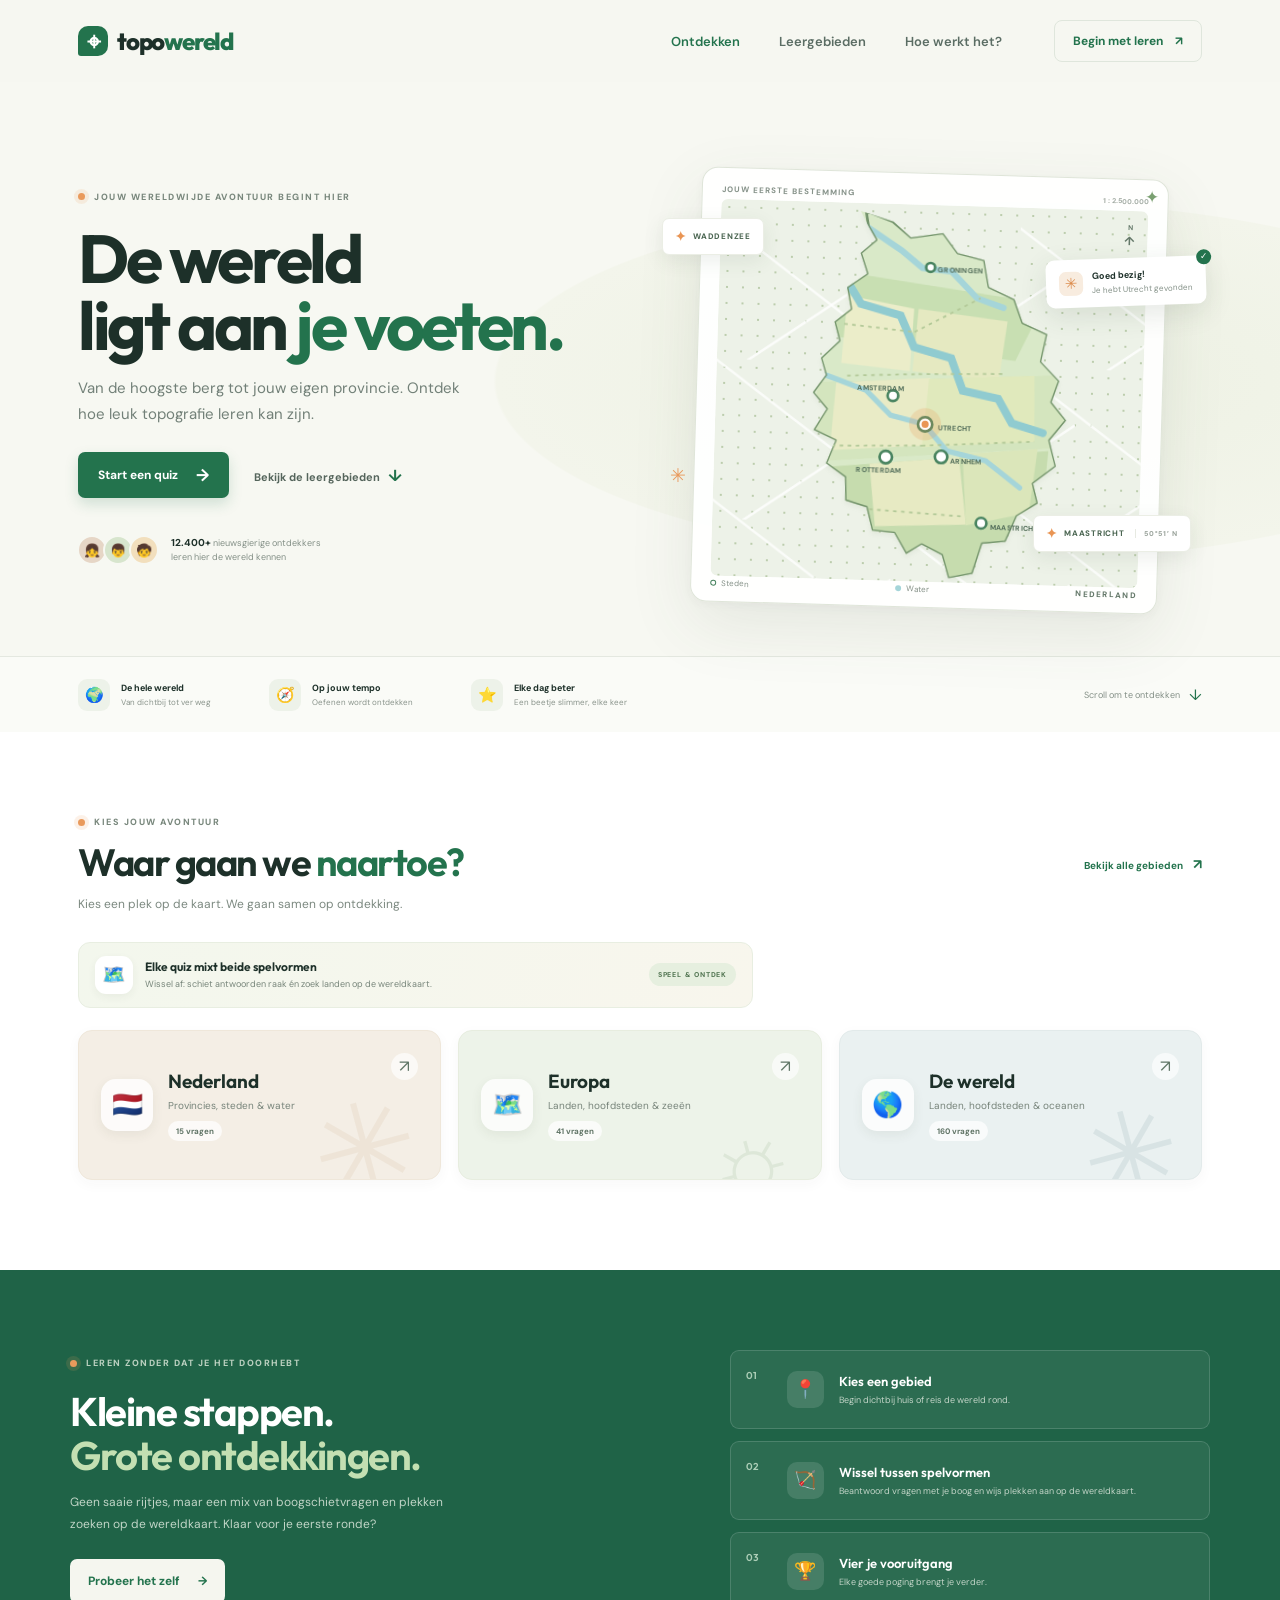
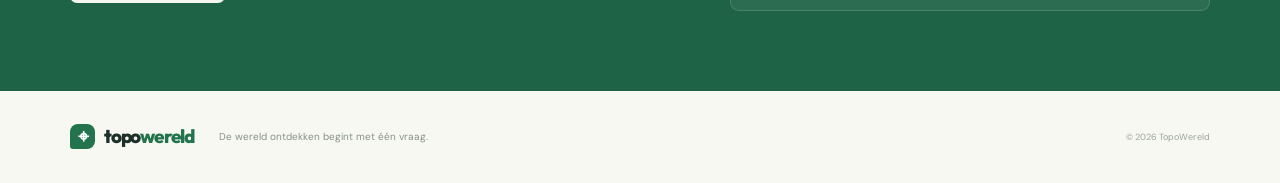
==== index.html @ c114f8fc "Add files via upload" ====
<!doctype html>
<html lang="nl">
  <head>
    <meta charset="utf-8">
    <meta name="viewport" content="width=device-width, initial-scale=1">
    <meta name="theme-color" content="#f7f8f2">
    <meta name="description" content="Leer topografie op een leuke manier. Oefen landen, steden en wateren met TopoWereld.">
    <title>TopoWereld — Ontdek de wereld, stukje voor stukje</title>
    <link rel="preconnect" href="https://fonts.googleapis.com">
    <link rel="preconnect" href="https://fonts.gstatic.com" crossorigin>
    <link href="https://fonts.googleapis.com/css2?family=DM+Sans:wght@400;500;600;700;800&family=Outfit:wght@400;500;600;700;800&display=swap" rel="stylesheet">
    <style>
:root {
  color-scheme: light;
  --ink: #1d3029;
  --muted: #718078;
  --green: #23734d;
  --green-dark: #1c6040;
  --mint: #e8f0e2;
  --paper: #f7f8f2;
  --orange: #e99554;
  --line: #e7eae2;
  font-family: "DM Sans", sans-serif;
}

* { box-sizing: border-box; }
html { scroll-behavior: smooth; }
body { margin: 0; color: var(--ink); background: var(--paper); }
button, a { font: inherit; }
a { color: inherit; text-decoration: none; }
button { cursor: pointer; }
.site-header { height: 82px; padding: 0 max(calc((100vw - 1200px) / 2), 6.1vw); display: flex; align-items: center; justify-content: space-between; gap: 30px; background: rgba(247,248,242,.93); position: relative; z-index: 4; }
.brand { display: inline-flex; align-items: center; gap: 9px; font: 800 24px/1 "Outfit", sans-serif; letter-spacing: -1.2px; white-space: nowrap; }
.brand-mark { width: 30px; height: 30px; display: grid; place-items: center; border-radius: 10px 10px 10px 3px; background: var(--green); color: #fff; font-size: 24px; line-height: 1; }
.brand-highlight { color: var(--green); }
.main-nav { display: flex; align-items: center; gap: 39px; margin-left: auto; margin-right: 22px; }
.nav-link { color: #5b6d64; font-size: 13px; font-weight: 600; transition: color .2s; }
.nav-link:hover, .nav-link.active { color: var(--green); }
.header-cta { padding: 12px 18px; border: 1px solid #dfe6dc; border-radius: 8px; color: var(--green); font-size: 12px; font-weight: 700; transition: all .2s; }
.header-cta span { padding-left: 9px; }
.header-cta:hover { background: var(--green); border-color: var(--green); color: white; }
.menu-toggle { display: none; }
.hero { position: relative; min-height: 650px; padding: 70px max(calc((100vw - 1200px) / 2), 6.1vw) 104px; display: grid; grid-template-columns: 1fr 1.03fr; gap: 35px; align-items: center; overflow: hidden; background: radial-gradient(ellipse at 79% 46%, #edf1e3 0, #f3f5eb 36%, transparent 36.2%), var(--paper); }
.hero::before { content: ""; position: absolute; inset: 0; background-image: radial-gradient(#8ca886 0.7px, transparent .7px); background-size: 18px 18px; opacity: .14; mask-image: linear-gradient(90deg, transparent 38%, #000 100%); pointer-events: none; }
.hero-copy { position: relative; z-index: 1; max-width: 500px; padding-bottom: 24px; }
.eyebrow { display: flex; align-items: center; gap: 9px; font-size: 9px; font-weight: 800; letter-spacing: 1.5px; color: #78877c; }
.eyebrow-dot { width: 7px; height: 7px; flex: 0 0 auto; border-radius: 50%; background: #e99a5c; box-shadow: 0 0 0 4px rgba(233,154,92,.14); }
h1, h2, h3, p { margin-top: 0; }
.hero h1 { margin: 22px 0 17px; font: 700 clamp(52px, 5.3vw, 72px)/.99 "Outfit", sans-serif; letter-spacing: -3.4px; }
.hero h1 span { color: var(--green); }
.hero-text { max-width: 400px; margin-bottom: 25px; color: #728078; font-size: 15px; line-height: 1.7; }
.hero-actions { display: flex; align-items: center; gap: 25px; }
.button { border: 0; border-radius: 7px; display: inline-flex; align-items: center; justify-content: center; gap: 18px; font-size: 12px; font-weight: 700; transition: transform .18s, background .18s, box-shadow .18s; }
.button:hover { transform: translateY(-2px); }
.button-primary { padding: 15px 20px; color: #fff; background: var(--green); box-shadow: 0 6px 14px rgba(35,115,77,.18); }
.button-primary:hover { background: var(--green-dark); box-shadow: 0 8px 17px rgba(35,115,77,.24); }
.button-primary span { font-size: 17px; line-height: 12px; }
.text-link { color: #55655c; font-size: 11px; font-weight: 700; }
.text-link span { padding-left: 5px; color: var(--green); font-size: 16px; }
.social-proof { display: flex; align-items: center; gap: 12px; margin-top: 37px; }
.avatar-stack { display: flex; padding-left: 3px; }
.avatar-stack span { width: 30px; height: 30px; margin-left: -4px; display: grid; place-items: center; border: 2px solid var(--paper); border-radius: 50%; background: #e6d6c6; font-size: 13px; }
.avatar-stack span:nth-child(2) { background: #d7e5cd; }
.avatar-stack span:nth-child(3) { background: #f2dfbd; }
.social-proof p { margin: 0; color: #849087; font-size: 9px; line-height: 1.55; }
.social-proof strong { color: var(--ink); font-size: 10px; }
.hero-art { position: relative; justify-self: center; width: min(100%, 530px); padding: 0 28px 0 35px; z-index: 1; }
.map-card { position: relative; padding: 16px 19px 13px; border: 1px solid rgba(220,227,213,.9); border-radius: 16px; background: rgba(255,255,255,.92); box-shadow: 0 22px 65px rgba(68,88,68,.1), 0 3px 8px rgba(68,88,68,.04); transform: rotate(1.7deg); }
.map-topline, .map-footer { display: flex; align-items: center; justify-content: space-between; }
.map-topline { color: #88948b; font-size: 8px; font-weight: 800; letter-spacing: 1px; }
.map-scale { color: #a4ada5; font-size: 7px; letter-spacing: 0; }
.map-scene { height: 377px; position: relative; overflow: hidden; margin: 5px 0 2px; border-radius: 7px; background-color: #edf2e8; background-image: linear-gradient(36deg, transparent 47%, rgba(255,255,255,.75) 47.4%, rgba(255,255,255,.75) 48.2%, transparent 48.6%), linear-gradient(145deg, transparent 63%, rgba(255,255,255,.8) 63.3%, rgba(255,255,255,.8) 64%, transparent 64.4%), radial-gradient(#bccdad 1px, transparent 1px); background-size: 150px 140px, 180px 160px, 16px 16px; }
.netherlands-map { position: absolute; width: 94%; height: 113%; left: 3%; top: -4%; filter: drop-shadow(0 3px 2px rgba(97,129,91,.08)); }
.map-city circle { fill: #fff; stroke: #498460; stroke-width: 3; }
.map-city text { font-family: "DM Sans", sans-serif; font-size: 8px; font-weight: 800; letter-spacing: .3px; fill: #55705c; }
.you-are-here circle:first-child { fill: rgba(233,149,84,.22); animation: pulse 2s infinite; }
.you-are-here circle:last-child { fill: #e99554; stroke: #fff; stroke-width: 2px; }
.map-compass { position: absolute; right: 12px; top: 12px; display: grid; place-items: center; gap: 1px; color: #65796a; font-size: 12px; font-weight: 700; }
.map-compass span { font-size: 7px; }
.map-footer { color: #849087; font-size: 8px; }
.map-footer > span { display: flex; align-items: center; gap: 5px; }
.legend-dot { display: inline-block; width: 6px; height: 6px; border-radius: 50%; background: #fff; border: 1.5px solid #498460; }
.water-dot { background: #a5d5d9; border: 0; }
.map-footer .map-country { font-size: 8px; font-weight: 800; letter-spacing: 1.3px; color: #65796a; }
.art-label { position: absolute; z-index: 2; display: flex; align-items: center; gap: 7px; padding: 9px 12px; border: 1px solid #ebeee5; border-radius: 7px; background: #fff; box-shadow: 0 6px 20px rgba(59,83,60,.09); color: #4a6551; font-size: 8px; font-weight: 800; letter-spacing: .7px; }
.label-north { top: 45px; left: 1px; }
.label-south { bottom: 56px; right: 0; }
.label-pin { color: var(--orange); font-size: 13px; }
.label-distance { margin-left: 4px; padding-left: 8px; border-left: 1px solid var(--line); color: #9aa39b; font-size: 7px; }
.floating-note { position: absolute; z-index: 3; right: -15px; top: 85px; display: flex; align-items: center; gap: 9px; padding: 11px 13px; border-radius: 9px; background: white; box-shadow: 0 8px 28px rgba(48,72,48,.12); color: #839087; font-size: 8px; line-height: 1.5; transform: rotate(-2deg); }
.floating-note strong { color: var(--ink); font-size: 9px; }
.note-icon { width: 24px; height: 24px; display: grid; place-items: center; border-radius: 7px; background: #f8ecdf; color: #dc8c4d; font-size: 15px; }
.note-check { position: absolute; top: -6px; right: -6px; width: 15px; height: 15px; display: grid; place-items: center; border-radius: 50%; background: var(--green); color: white; font-size: 9px; }
.art-sparkle { position: absolute; color: #e99a5c; }
.sparkle-one { left: 9px; bottom: 120px; font-size: 19px; }
.sparkle-two { right: 32px; top: 13px; font-size: 17px; color: #7aa071; }
.hero-bottom { position: absolute; bottom: 0; left: 0; right: 0; height: 76px; padding: 0 max(calc((100vw - 1200px) / 2), 6.1vw); display: flex; align-items: center; gap: 58px; border-top: 1px solid rgba(225,230,220,.85); background: rgba(255,255,255,.35); }
.hero-stat { display: flex; align-items: center; gap: 11px; }
.stat-icon { width: 32px; height: 32px; display: grid; place-items: center; border-radius: 9px; background: #edf2e9; font-size: 15px; }
.hero-stat div { display: grid; gap: 3px; }
.hero-stat strong { font-size: 9px; }
.hero-stat small { color: #89938b; font-size: 8px; }
.scroll-hint { display: flex; align-items: center; gap: 9px; margin-left: auto; color: #849087; font-size: 9px; }
.scroll-hint span { color: var(--green); font-size: 15px; }
.section-wrap { max-width: 1200px; margin: 0 auto; padding: 84px 30px 90px; }
.learning-section { background: white; max-width: none; padding-left: max(calc((100vw - 1140px) / 2), 6.1vw); padding-right: max(calc((100vw - 1140px) / 2), 6.1vw); }
.section-heading { display: flex; justify-content: space-between; align-items: end; }
.section-eyebrow { margin-bottom: 14px; }
.section-heading h2, .how-copy h2 { margin: 0; font: 650 38px/1.1 "Outfit", sans-serif; letter-spacing: -1.5px; }
.section-heading h2 span { color: var(--green); }
.section-intro { margin: 12px 0 30px; color: #7c8980; font-size: 12px; }
.view-all { padding: 11px 0; color: var(--green); font-size: 10px; font-weight: 700; }
.view-all span { margin-left: 8px; font-size: 14px; }
.area-grid { display: grid; grid-template-columns: repeat(3, 1fr); gap: 17px; }
.area-card { min-height: 135px; position: relative; overflow: hidden; display: flex; align-items: center; gap: 15px; padding: 22px; border: 1px solid transparent; border-radius: 11px; text-align: left; color: var(--ink); transition: transform .2s, box-shadow .2s; }
.area-card:hover { transform: translateY(-4px); box-shadow: 0 12px 27px rgba(40,70,45,.11); }
.area-netherlands { background: #f4eee5; border-color: #efe7da; }
.area-europe { background: #edf3e9; border-color: #e7eddf; }
.area-world { background: #eaf1f1; border-color: #e2eaea; }
.area-icon { width: 46px; height: 46px; display: grid; place-items: center; z-index: 1; border-radius: 12px; background: rgba(255,255,255,.8); font-size: 25px; }
.area-content { display: grid; gap: 5px; z-index: 1; }
.area-content strong { font: 650 18px "Outfit", sans-serif; }
.area-content small { color: #77847a; font-size: 10px; }
.area-arrow { z-index: 1; margin-left: auto; align-self: flex-start; color: #607767; font-size: 17px; }
.area-decoration { position: absolute; right: 22px; bottom: -34px; font-size: 125px; line-height: 1; color: rgba(187,151,108,.11); transform: rotate(-15deg); }
.decoration-sun { color: rgba(109,147,98,.12); font-size: 105px; }
.decoration-star { color: rgba(87,131,137,.12); font-size: 115px; }
.how-section { padding: 80px 30px; background: #1f6347; color: white; }
.how-inner { max-width: 1140px; margin: 0 auto; display: grid; grid-template-columns: 1fr .85fr; align-items: center; gap: 95px; }
.how-copy .eyebrow { color: #bbd0c0; }
.how-copy h2 { margin: 20px 0 15px; font-size: 40px; }
.how-copy h2 span { color: #c3dfb2; }
.how-copy p { max-width: 400px; margin-bottom: 24px; color: #c1d5c7; font-size: 12px; line-height: 1.8; }
.button-light { padding: 14px 18px; background: #f5f6ef; color: var(--green); }
.button-light:hover { background: white; }
.steps { display: grid; gap: 12px; }
.step { display: grid; grid-template-columns: 27px 38px 1fr; gap: 14px; align-items: center; min-height: 79px; padding: 13px 15px; border: 1px solid rgba(255,255,255,.15); border-radius: 9px; background: rgba(255,255,255,.06); }
.step-number { align-self: start; padding-top: 5px; color: #adceb7; font: 600 10px "Outfit", sans-serif; }
.step-emoji { width: 37px; height: 37px; display: grid; place-items: center; border-radius: 10px; background: rgba(255,255,255,.12); font-size: 18px; }
.step h3 { margin: 0 0 5px; font: 600 13px "Outfit", sans-serif; }
.step p { margin: 0; color: #c2d4c7; font-size: 9px; }
.site-footer { max-width: 1200px; min-height: 92px; margin: 0 auto; padding: 24px 30px; display: flex; align-items: center; gap: 25px; }
.footer-brand { font-size: 19px; }
.footer-brand .brand-mark { width: 25px; height: 25px; font-size: 19px; border-radius: 8px 8px 8px 3px; }
.site-footer p { margin: 0; color: #879188; font-size: 10px; }
.footer-copyright { margin-left: auto; color: #9ba49c; font-size: 9px; }

.quiz-dialog { width: min(470px, calc(100vw - 30px)); max-width: none; padding: 0; border: 0; border-radius: 18px; color: var(--ink); background: #fbfcf8; box-shadow: 0 22px 80px rgba(20,43,29,.28); }
.quiz-dialog::backdrop { background: rgba(22,39,30,.55); backdrop-filter: blur(3px); }
.dialog-close { position: absolute; z-index: 2; top: 15px; right: 16px; width: 30px; height: 30px; border: 0; border-radius: 50%; color: #6f7d73; background: #eef1eb; font-size: 21px; line-height: 1; }
.quiz-content { padding: 29px 35px 32px; text-align: center; }
.quiz-kicker { display: flex; align-items: center; gap: 9px; text-align: left; color: #809086; font-size: 9px; font-weight: 800; letter-spacing: 1px; }
.quiz-kicker .eyebrow-dot { width: 6px; height: 6px; }
.quiz-area-name { margin-left: 7px; color: var(--green); }
.quiz-progress-label { margin-left: auto; color: #8e9b91; font-size: 9px; letter-spacing: 0; }
.quiz-content > h2 { margin-bottom: 11px; }
.archery-arena { height: 282px; position: relative; overflow: hidden; margin: 0 0 9px; border: 1px solid #dfe8d9; border-radius: 16px; background: linear-gradient(180deg, #c9e6e9 0%, #e7f0df 57%, #a5c78b 57.5%, #729b62 100%); }
.archery-arena::before, .archery-arena::after { position: absolute; right: -5%; bottom: 69px; left: -5%; height: 75px; border-radius: 50% 50% 0 0; background: #9ab982; content: ""; }
.archery-arena::after { right: 35%; bottom: 44px; left: -15%; height: 58px; background: #7da16d; }
.archery-arena[hidden] { display: none; }
.arena-hint { position: absolute; z-index: 1; top: 10px; right: 12px; left: 12px; color: #47624d; font-size: 9px; font-weight: 700; text-shadow: 0 1px 3px rgba(255,255,255,.7); }
.arena-targets { position: absolute; z-index: 2; top: 39px; right: 18px; left: 18px; display: grid; grid-template-columns: repeat(4, minmax(0, 1fr)); gap: 8px; align-items: start; }
.answer-option.target-option { min-width: 0; min-height: 0; position: relative; display: grid; justify-items: center; gap: 5px; padding: 0 3px 6px; border: 0; border-radius: 10px; background: transparent; color: #294536; text-align: center; font-size: 11px; transition: transform .18s, filter .18s; }
.answer-option.target-option:hover:not(:disabled), .answer-option.target-option:focus-visible { border: 0; outline: 2px solid rgba(255,255,255,.9); outline-offset: 3px; background: rgba(255,255,255,.2); transform: translateY(-3px); }
.answer-option.target-option:disabled { opacity: 1; }
.target-board { width: 76px; height: 76px; display: grid; place-items: center; border: 5px solid #f8f2dc; border-radius: 50%; background: repeating-radial-gradient(circle, #f8f2dc 0 8px, #dd7454 9px 16px, #f8f2dc 17px 24px, #457b5a 25px 32px); box-shadow: 0 5px 12px rgba(34,68,42,.25); transition: transform .2s, box-shadow .2s; }
.target-board > span { width: 13px; height: 13px; border: 3px solid #fff4d6; border-radius: 50%; background: #dd7454; }
.target-option:hover .target-board, .target-option:focus-visible .target-board { transform: scale(1.08); box-shadow: 0 7px 17px rgba(34,68,42,.32); }
.target-option.correct .target-board { box-shadow: 0 0 0 4px #75ae71, 0 5px 12px rgba(34,68,42,.25); }
.target-option.incorrect .target-board { filter: grayscale(.5); }
.target-answer { max-width: 100%; padding: 4px 8px; border: 1px solid rgba(255,255,255,.8); border-radius: 20px; background: rgba(255,255,255,.88); font-size: 10px; font-weight: 800; line-height: 1.2; overflow-wrap: anywhere; }
.target-key { position: absolute; top: 63px; left: calc(50% + 24px); width: 18px; height: 18px; display: grid; place-items: center; border: 1px solid white; border-radius: 50%; background: #335f47; color: white; font-size: 9px; font-weight: 800; }
.arena-archer { position: absolute; z-index: 3; bottom: -3px; left: calc(50% - 65px); width: 130px; height: 90px; overflow: visible; pointer-events: none; }
.aiming-bow { transform-box: view-box; transform-origin: 60px 45px; transition: transform .12s ease-out; }
.bow-limb { fill: none; stroke: #76502c; stroke-width: 5; stroke-linecap: round; }
.bow-string { fill: none; stroke: #f5e5bb; stroke-width: 1.5; }
.aiming-arrow { fill: none; stroke: #54391f; stroke-width: 3; stroke-linecap: round; stroke-linejoin: round; }
.archer-head { fill: #f1c99b; stroke: #415b42; stroke-width: 3; }
.archer-body { fill: none; stroke: #415b42; stroke-width: 6; stroke-linecap: round; stroke-linejoin: round; }
.flying-arrow { position: absolute; z-index: 4; width: 36px; height: 12px; overflow: visible; color: #50391f; pointer-events: none; }
.flying-arrow path { fill: none; stroke: currentColor; stroke-width: 3; stroke-linecap: round; stroke-linejoin: round; }
.progress-track { height: 4px; margin: 13px 0 19px; overflow: hidden; border-radius: 5px; background: #e9eee6; }
.progress-fill { width: 20%; height: 100%; display: block; border-radius: inherit; background: #75a36e; transition: width .3s; }
.quiz-map-icon { width: 55px; height: 55px; display: grid; place-items: center; margin: 0 auto 13px; border-radius: 17px; background: #edf3e8; font-size: 27px; }
.quiz-prompt { margin: 0 0 7px; color: #849187; font-size: 10px; }
.quiz-content h2 { margin: 0 auto 22px; font: 650 23px/1.25 "Outfit", sans-serif; letter-spacing: -.5px; }
.answer-list { display: grid; gap: 9px; }
.answer-option { width: 100%; min-height: 45px; padding: 10px 14px; border: 1px solid #e3e9df; border-radius: 8px; background: white; color: #415349; text-align: left; font-size: 12px; transition: border-color .2s, background .2s; }
.answer-option:hover:not(:disabled) { border-color: #84ad83; background: #f5f9f2; }
.answer-option.correct { border-color: #78a875; background: #eef6eb; color: #34704a; }
.answer-option.incorrect { border-color: #e7a18a; background: #fff1eb; color: #a8563b; }
.answer-option:disabled { cursor: default; }
.quiz-feedback { min-height: 28px; padding-top: 11px; color: #45835b; font-size: 11px; font-weight: 700; }
.quiz-feedback.wrong { color: #b7674c; }
.quiz-next { width: 100%; margin-top: 5px; padding: 13px; }
.quiz-next:disabled { cursor: not-allowed; opacity: .45; transform: none; }
.quiz-result-score { margin: 8px auto 16px; color: var(--green); font: 700 48px "Outfit", sans-serif; }
.quiz-result-score small { display: block; color: #7b897f; font: 500 12px "DM Sans", sans-serif; }
.quiz-result-message { color: #617168; font-size: 12px; line-height: 1.6; }
@keyframes pulse { 0%, 100% { r: 18px; opacity: 1; } 50% { r: 22px; opacity: .55; } }

@media (max-width: 900px) {
  .site-header { padding: 0 5vw; }
  .main-nav { gap: 20px; }
  .hero { padding-left: 5vw; padding-right: 5vw; grid-template-columns: .9fr 1fr; min-height: 620px; gap: 8px; }
  .hero h1 { font-size: 58px; }
  .hero-art { padding-left: 12px; padding-right: 16px; }
  .map-scene { height: 330px; }
  .hero-bottom { padding: 0 5vw; gap: 30px; }
  .learning-section { padding-left: 5vw; padding-right: 5vw; }
  .how-inner { gap: 45px; }
}
@media (max-width: 650px) {
  .site-header { height: 68px; padding: 0 20px; }
  .brand { font-size: 22px; }
  .header-cta { margin-left: auto; padding: 10px 11px; font-size: 10px; }
  .header-cta span { padding-left: 4px; }
  .menu-toggle { width: 34px; height: 34px; order: 3; display: grid; place-content: center; gap: 5px; border: 0; border-radius: 7px; background: #edf2e9; }
  .menu-toggle span { display: block; width: 16px; height: 2px; border-radius: 3px; background: var(--green); }
  .main-nav { position: absolute; display: none; top: 59px; left: 14px; right: 14px; padding: 12px; flex-direction: column; align-items: stretch; gap: 0; border: 1px solid var(--line); border-radius: 10px; background: white; box-shadow: 0 10px 25px rgba(40,60,40,.12); }
  .main-nav.open { display: flex; }
  .nav-link { padding: 12px 10px; }
  .hero { min-height: auto; display: flex; flex-direction: column; align-items: stretch; gap: 10px; padding: 55px 22px 132px; background: radial-gradient(ellipse at 50% 77%, #edf1e3 0, #f3f5eb 48%, transparent 48.2%), var(--paper); }
  .hero-copy { padding: 0; }
  .eyebrow { font-size: 8px; letter-spacing: 1.2px; }
  .hero h1 { margin: 19px 0 14px; font-size: clamp(52px, 14vw, 67px); letter-spacing: -2.7px; }
  .hero-text { max-width: 340px; font-size: 13px; }
  .hero-actions { gap: 16px; }
  .button-primary { padding: 14px 16px; }
  .text-link { font-size: 9px; }
  .social-proof { margin-top: 23px; }
  .hero-art { width: min(100%, 410px); margin: 19px auto 0; padding: 0 13px; }
  .map-card { padding: 12px 13px 11px; border-radius: 12px; }
  .map-scene { height: min(78vw, 310px); }
  .map-topline { font-size: 7px; }
  .netherlands-map { width: 100%; left: 0; }
  .map-city text { font-size: 8px; }
  .label-north { left: -4px; top: 20px; }
  .label-south { right: -6px; bottom: 40px; }
  .floating-note { right: -3px; top: 42px; transform: scale(.9) rotate(-2deg); transform-origin: right center; }
  .sparkle-one { left: 0; bottom: 85px; }
  .sparkle-two { right: 12px; top: 1px; }
  .hero-bottom { height: 91px; padding: 0 22px; gap: 0; justify-content: space-between; }
  .hero-stat { gap: 7px; }
  .stat-icon { width: 28px; height: 28px; font-size: 13px; }
  .hero-stat strong { font-size: 8px; }
  .hero-stat small { display: none; }
  .scroll-hint { display: none; }
  .section-wrap, .learning-section { padding: 63px 22px; }
  .section-heading { align-items: start; gap: 10px; }
  .section-heading h2 { font-size: 31px; }
  .view-all { white-space: nowrap; padding-top: 24px; font-size: 9px; }
  .section-intro { font-size: 11px; }
  .area-grid { grid-template-columns: 1fr; gap: 11px; }
  .area-card { min-height: 106px; padding: 17px; }
  .area-content strong { font-size: 17px; }
  .how-section { padding: 60px 22px; }
  .how-inner { grid-template-columns: 1fr; gap: 35px; }
  .how-copy h2 { font-size: 36px; }
  .steps { gap: 9px; }
  .site-footer { min-height: 80px; padding: 18px 22px; gap: 12px; flex-wrap: wrap; }
  .footer-brand { font-size: 17px; }
  .footer-brand .brand-mark { width: 22px; height: 22px; }
  .site-footer p { display: none; }
  .footer-copyright { font-size: 8px; }
  .quiz-content { padding: 27px 22px 24px; }
  .quiz-content h2 { font-size: 21px; }
}

/* Spelinterface */
.learning-section { position: relative; }
.game-callout { max-width: 675px; min-height: 66px; margin: 0 0 22px; padding: 11px 16px; display: flex; align-items: center; gap: 12px; border: 1px solid #e8eee1; border-radius: 12px; background: linear-gradient(110deg, #f3f7ed, #f8f6ed); }
.game-callout-icon { width: 38px; height: 38px; flex: 0 0 auto; display: grid; place-items: center; border-radius: 11px; background: white; font-size: 19px; box-shadow: 0 3px 8px rgba(48,72,48,.06); }
.game-callout > span:nth-child(2) { display: grid; gap: 4px; }
.game-callout strong { font: 650 12px "Outfit", sans-serif; }
.game-callout small { color: #78867b; font-size: 9px; }
.game-callout-badge { margin-left: auto; padding: 7px 9px; border-radius: 20px; background: #e6efdf; color: #537653; font-size: 7px; font-weight: 800; letter-spacing: .8px; white-space: nowrap; }
.area-card { min-height: 150px; border-radius: 14px; box-shadow: 0 4px 14px rgba(46,66,45,.035); }
.area-card:hover { box-shadow: 0 13px 28px rgba(46,66,45,.12); }
.area-icon { width: 52px; height: 52px; border-radius: 15px; box-shadow: 0 4px 12px rgba(50,65,48,.07); }
.area-content { gap: 6px; }
.area-content strong { font-size: 19px; }
.area-count { width: fit-content; margin-top: 3px; padding: 5px 8px; border-radius: 20px; background: rgba(255,255,255,.72); color: #607466; font-size: 8px; font-weight: 700; }
.area-arrow { width: 27px; height: 27px; display: grid; place-items: center; border-radius: 50%; background: rgba(255,255,255,.65); transition: transform .2s, color .2s, background .2s; }
.area-card:hover .area-arrow { transform: translate(2px,-2px); background: var(--green); color: white; }
.quiz-dialog { width: min(800px, calc(100vw - 28px)); max-height: min(92vh, 850px); overflow-y: auto; border-radius: 22px; background: #f9fbf7; }
.quiz-content { padding: 22px 34px 23px; }
.dialog-close { top: 17px; right: 18px; width: 32px; height: 32px; background: #eef2ea; transition: background .2s, transform .2s; }
.dialog-close:hover { transform: rotate(90deg); background: #e3ebdf; }
.quiz-kicker { padding-right: 42px; }
.game-stats { display: grid; grid-template-columns: repeat(4, minmax(0, 1fr)); gap: 9px; margin-top: 13px; }
.game-stat { min-height: 49px; display: flex; align-items: center; justify-content: center; gap: 8px; border: 1px solid #e9eee5; border-radius: 10px; background: white; text-align: left; }
.game-stat-icon { font-size: 15px; }
.game-stat > span:last-child { display: grid; gap: 2px; }
.game-stat small { color: #99a49b; font-size: 7px; font-weight: 800; letter-spacing: .8px; }
.game-stat strong { color: #304b3b; font: 700 14px "Outfit", sans-serif; }
.game-stat:nth-child(1) strong { color: #c17d38; }
.game-stat:nth-child(2) strong { color: #d66e49; }
.game-stat--timer strong { color: #d98d46; }
.progress-track { height: 6px; margin: 11px 0 14px; background: #e9eee5; }
.progress-fill { background: linear-gradient(90deg, #71a56a, #a4c87e); }
.quiz-map-icon { width: 43px; height: 43px; margin-bottom: 8px; border-radius: 15px; background: linear-gradient(145deg, #eaf2e3, #f8eee0); box-shadow: 0 5px 14px rgba(69,92,59,.07); }
.quiz-prompt { margin-bottom: 5px; font-size: 10px; }
.quiz-content h2 { max-width: 390px; margin-bottom: 13px; font-size: 23px; }
.answer-list { gap: 7px; }
.answer-option { position: relative; min-height: 43px; padding: 9px 15px 9px 43px; border-radius: 10px; font-weight: 600; }
.answer-option::before { content: ""; position: absolute; top: 50%; left: 14px; width: 17px; height: 17px; border: 1px solid #dfe7dd; border-radius: 6px; transform: translateY(-50%); }
.answer-option:hover:not(:disabled)::before { border-color: #82a881; }
.answer-option.correct::before { content: "✓"; display: grid; place-items: center; border-color: #78a875; background: #78a875; color: white; font-size: 11px; }
.answer-option.incorrect::before { content: "×"; display: grid; place-items: center; border-color: #d78468; background: #d78468; color: white; font-size: 13px; }
.quiz-feedback { min-height: 25px; padding: 7px 4px 2px; line-height: 1.45; }
.quiz-feedback.wrong { color: #b7674c; }
.quiz-hint { display: block; margin: 0 auto 8px; padding: 6px 12px; border: 1px solid #f0dfc4; border-radius: 20px; background: #fff8eb; color: #a8793e; font-size: 9px; font-weight: 700; transition: background .2s; }
.quiz-hint:hover:not(:disabled) { background: #fff0d4; }
.quiz-hint:disabled { opacity: .55; cursor: default; }
.quiz-hint[hidden], .quiz-next[hidden] { display: none; }
.quiz-next { border-radius: 9px; }
.quiz-result-medal { margin: 0 auto 4px; font-size: 37px; animation: medal-pop .5s both; }
.quiz-result-score { margin: 0 auto 8px; font-size: 42px; }
.quiz-result-score small { margin-top: -1px; }
.quiz-result-message { margin-bottom: 4px; }
.quiz-result-accuracy { margin: 9px 0 0; color: #839087; font-size: 10px; font-weight: 500; }
@keyframes medal-pop { from { opacity: 0; transform: scale(.6) rotate(-12deg); } to { opacity: 1; transform: scale(1) rotate(0); } }
.answer-option.target-option::before, .answer-option.target-option.correct::before, .answer-option.target-option.incorrect::before { display: none; content: none; }
@media (max-width: 650px) {
  .game-callout { min-height: 62px; padding: 9px; gap: 8px; }
  .game-callout-icon { width: 33px; height: 33px; }
  .game-callout strong { font-size: 10px; }
  .game-callout small { max-width: 205px; font-size: 8px; line-height: 1.4; }
  .game-callout-badge { padding: 6px; font-size: 6px; }
  .area-card { min-height: 111px; }
  .area-count { font-size: 7px; }
  .quiz-content { padding: 22px 19px 20px; }
    .game-stats { grid-template-columns: repeat(2, minmax(0, 1fr)); gap: 5px; }
  .game-stat { min-height: 50px; gap: 5px; }
  .game-stat-icon { font-size: 13px; }
  .game-stat small { font-size: 6px; }
  .game-stat strong { font-size: 12px; }
  .quiz-content h2 { font-size: 21px; }
  .archery-arena { height: 300px; }
  .arena-targets { top: 43px; right: 12px; left: 12px; grid-template-columns: repeat(2, minmax(0, 1fr)); gap: 7px 4px; }
  .target-board { width: 65px; height: 65px; }
  .target-key { top: 54px; left: calc(50% + 20px); }
  .target-answer { font-size: 9px; }
  .arena-archer { width: 110px; height: 78px; left: calc(50% - 55px); }
  .aiming-bow { transform-box: view-box; transform-origin: 60px 45px; }
}

.quiz-dialog {
  position: fixed;
  inset: 0;
  width: 100vw;
  height: 100vh;
  height: 100dvh;
  max-width: none;
  max-height: none;
  margin: 0;
  overflow-y: auto;
  border: 0;
  border-radius: 0;
  background: #f9fbf7;
}
.quiz-dialog::backdrop { background: rgba(22,39,30,.82); backdrop-filter: blur(5px); }
.quiz-content {
  width: 100%;
  min-height: 100vh;
  min-height: 100dvh;
  max-width: 1600px;
  margin: 0 auto;
  padding: clamp(18px, 3vh, 38px) clamp(18px, 5vw, 72px);
  display: flex;
  flex-direction: column;
}
.quiz-content > h2 { width: min(100%, 900px); max-width: none; }
.quiz-kicker { font-size: 11px; }
.quiz-kicker { padding-right: 100px; flex-wrap: wrap; }
.map-selector { display: inline-flex; align-items: center; gap: 8px; margin-left: auto; color: #8e9b91; font-size: 9px; font-weight: 800; letter-spacing: .8px; white-space: nowrap; }
.game-area-select { min-width: 130px; padding: 8px 30px 8px 11px; border: 1px solid #dfe7dc; border-radius: 9px; background: #fff; color: #35523e; font: 700 12px "DM Sans", sans-serif; letter-spacing: 0; cursor: pointer; }
.game-area-select:focus-visible { outline: 3px solid rgba(71,130,86,.28); outline-offset: 2px; }
.quiz-mix-label { padding: 8px 11px; border: 1px solid #dce9d7; border-radius: 9px; background: #edf4e9; color: #426b4c; font-size: 9px; font-weight: 800; letter-spacing: .45px; white-space: nowrap; }
.quiz-kicker .quiz-progress-label { margin-left: 0; }
.game-stats { width: 100%; }
.progress-track { flex: 0 0 6px; width: 100%; }
.archery-arena { flex: 1 0 240px; min-height: 240px; height: auto; margin: 0 0 9px; }
.world-map-arena { flex: 0 0 auto; width: min(100%, 900px, 90vh); aspect-ratio: 1043 / 681; min-height: 0; align-self: center; position: relative; display: flex; flex-direction: column; margin: 0 0 9px; overflow: hidden; border: 1px solid #dfe8d9; border-radius: 16px; background: #a9dce1; }
.world-map-arena[hidden] { display: none; }
.world-map-hint { position: absolute; z-index: 1; top: 12px; left: 16px; padding: 7px 11px; border: 1px solid rgba(255,255,255,.75); border-radius: 20px; background: rgba(255,255,255,.88); color: #355a4a; font-size: 11px; font-weight: 700; pointer-events: none; }
.world-map { width: 100%; height: 100%; display: block; cursor: crosshair; touch-action: manipulation; }
.map-feedback-markers { pointer-events: none; }
.map-feedback-marker { stroke: #fff; stroke-width: 4; }
.map-feedback-marker--choice { fill: #e99554; }
.map-feedback-marker--answer { fill: #23734d; stroke-width: 3; filter: drop-shadow(0 1px 3px rgba(20,50,30,.4)); }
.world-map-legend { position: absolute; right: 12px; bottom: 12px; display: flex; gap: 12px; padding: 7px 10px; border: 1px solid rgba(255,255,255,.8); border-radius: 18px; background: rgba(255,255,255,.9); color: #607466; font-size: 10px; font-weight: 700; pointer-events: none; }
.world-map-legend span { display: inline-flex; align-items: center; gap: 5px; }
.map-legend-dot { width: 10px; height: 10px; border-radius: 50%; background: #e99554; }
.map-legend-answer { background: #23734d; }
.arena-targets { top: clamp(39px, 12%, 110px); }
.target-board { width: clamp(76px, 10vh, 120px); height: clamp(76px, 10vh, 120px); }
.target-key { top: calc(clamp(76px, 10vh, 120px) - 13px); }
.arena-archer { width: 150px; height: 104px; left: calc(50% - 75px); }
.quiz-feedback { flex: 0 0 auto; }
.quiz-hint { flex: 0 0 auto; }
.quiz-next { flex: 0 0 auto; width: min(100%, 520px); align-self: center; margin-top: 6px; }
.dialog-close, .fullscreen-toggle {
  position: fixed;
  z-index: 5;
  top: max(16px, env(safe-area-inset-top));
  width: 42px;
  height: 42px;
  border: 1px solid #e3e9df;
  border-radius: 50%;
  background: rgba(255,255,255,.94);
  color: #435b4a;
  box-shadow: 0 3px 14px rgba(30,50,35,.12);
}
.dialog-close { right: max(18px, env(safe-area-inset-right)); font-size: 25px; }
.fullscreen-toggle { right: max(70px, calc(env(safe-area-inset-right) + 70px)); font-size: 20px; }
.fullscreen-toggle:hover, .dialog-close:hover { background: white; }
@media (max-width: 650px) {
  .quiz-content { padding: max(16px, env(safe-area-inset-top)) 16px max(16px, env(safe-area-inset-bottom)); }
  .quiz-kicker { padding-right: 84px; gap: 7px; }
  .map-selector { gap: 5px; font-size: 8px; }
  .game-area-select { min-width: 115px; padding: 7px 25px 7px 9px; font-size: 11px; }
  .quiz-mix-label { font-size: 8px; }
  .game-stats { grid-template-columns: repeat(2, minmax(0, 1fr)); }
  .quiz-content > h2 { font-size: clamp(19px, 5vw, 24px); }
  .archery-arena { flex-basis: 220px; min-height: 220px; }
  .arena-targets { top: 12%; }
  .target-board { width: clamp(62px, 9vh, 84px); height: clamp(62px, 9vh, 84px); }
  .target-key { top: calc(clamp(62px, 9vh, 84px) - 13px); }
  .arena-archer { width: 110px; height: 78px; left: calc(50% - 55px); }
  .fullscreen-toggle { right: max(64px, calc(env(safe-area-inset-right) + 64px)); }
}

    </style>
  </head>
  <body>
    <header class="site-header">
      <a class="brand" href="#" aria-label="TopoWereld startpagina">
        <span class="brand-mark" aria-hidden="true">⌖</span>
        <span>topo<span class="brand-highlight">wereld</span></span>
      </a>
      <button class="menu-toggle" type="button" aria-label="Menu openen" aria-expanded="false">
        <span></span><span></span>
      </button>
      <nav class="main-nav" aria-label="Hoofdnavigatie">
        <a class="nav-link active" href="#ontdekken">Ontdekken</a>
        <a class="nav-link" href="#gebieden">Leergebieden</a>
        <a class="nav-link" href="#hoe-werkt-het">Hoe werkt het?</a>
      </nav>
      <a class="header-cta" href="#gebieden">Begin met leren <span aria-hidden="true">↗</span></a>
    </header>

    <main>
      <section class="hero" id="ontdekken">
        <div class="hero-copy">
          <div class="eyebrow"><span class="eyebrow-dot"></span> JOUW WERELDWIJDE AVONTUUR BEGINT HIER</div>
          <h1>De wereld<br>ligt aan <span>je voeten.</span></h1>
          <p class="hero-text">Van de hoogste berg tot jouw eigen provincie. Ontdek hoe leuk topografie leren kan zijn.</p>
          <div class="hero-actions">
            <button class="button button-primary" type="button" data-start-quiz>Start een quiz <span aria-hidden="true">→</span></button>
            <a class="text-link" href="#gebieden">Bekijk de leergebieden <span aria-hidden="true">↓</span></a>
          </div>
          <div class="social-proof">
            <div class="avatar-stack" aria-hidden="true"><span>👧</span><span>👦</span><span>🧒</span></div>
            <p><strong>12.400+</strong> nieuwsgierige ontdekkers<br>leren hier de wereld kennen</p>
          </div>
        </div>

        <div class="hero-art" aria-label="Kaart van Nederland met steden en wateren">
          <div class="art-label label-north"><span class="label-pin">✦</span> WADDENZEE</div>
          <div class="map-card">
            <div class="map-topline"><span>JOUW EERSTE BESTEMMING</span><span class="map-scale">1 : 2.500.000</span></div>
            <div class="map-scene">
              <svg class="netherlands-map" viewBox="0 0 450 460" role="img" aria-label="Illustratie van Nederland">
                <defs>
                  <clipPath id="country-shape">
                    <path d="M142 17 179 28 199 45 235 39 252 61 282 68 288 98 317 111 327 137 355 149 349 180 370 201 362 225 379 245 361 268 369 297 344 317 350 339 327 354 315 383 289 386 279 420 252 426 244 400 221 389 204 400 190 377 165 375 158 349 134 342 133 316 111 301 121 275 96 264 110 240 94 222 108 202 102 183 122 163 116 142 134 127 129 103 151 87 143 64 160 49 151 34Z"/>
                  </clipPath>
                </defs>
                <g clip-path="url(#country-shape)">
                  <rect x="80" y="0" width="330" height="455" fill="#d9e9c8"/>
                  <path d="M80 80 350 115 320 180 85 155Z" fill="#c8dfb2"/>
                  <path d="M100 210 365 195 385 275 90 300Z" fill="#d4e5be"/>
                  <path d="M110 305 360 280 350 420 120 430Z" fill="#c6dcae"/>
                  <path d="M130 112 205 125 202 195 125 188Z" fill="#ebedc9"/>
                  <path d="M210 125 310 136 302 203 205 195Z" fill="#e5e9c1"/>
                  <path d="M120 210 225 202 220 278 115 286Z" fill="#e9ebc6"/>
                  <path d="M224 203 342 196 344 270 218 280Z" fill="#e0e9bc"/>
                  <path d="M160 300 260 290 270 365 168 370Z" fill="#e7eac3"/>
                  <path d="M264 286 348 278 340 350 270 366Z" fill="#dbe6ba"/>
                  <path d="M122 85 145 121 190 133 206 168 248 179 262 215 302 223 318 250 353 260" fill="none" stroke="#90cbd0" stroke-width="9" stroke-linecap="round"/>
                  <path d="M144 31 189 60 213 79 246 82 275 111 305 121" fill="none" stroke="#a5d5d9" stroke-width="7" stroke-linecap="round"/>
                  <path d="M105 201 154 218 182 245 220 254 246 283 290 293 329 322" fill="none" stroke="#a5d5d9" stroke-width="6" stroke-linecap="round"/>
                  <path d="M148 17 178 28 199 45 235 39 252 61 282 68 288 98 317 111 327 137 355 149 349 180 370 201 362 225 379 245 361 268 369 297 344 317 350 339 327 354 315 383 289 386 279 420 252 426 244 400 221 389 204 400 190 377 165 375 158 349 134 342 133 316 111 301 121 275 96 264 110 240 94 222 108 202 102 183 122 163 116 142 134 127 129 103 151 87 143 64 160 49 151 34Z" fill="none" stroke="#73936c" stroke-width="3" stroke-linejoin="round"/>
                  <path d="M127 144 205 151M206 151 279 111M132 202 212 198M212 198 308 195M117 281 218 278M218 278 344 270M161 351 264 356" stroke="#b3c998" stroke-width="2" stroke-dasharray="4 5"/>
                </g>
                <g class="map-city">
                  <circle cx="221" cy="254" r="8"/><text x="235" y="260">UTRECHT</text>
                  <circle cx="178" cy="292" r="7"/><text x="145" y="310">ROTTERDAM</text>
                  <circle cx="240" cy="290" r="7"/><text x="250" y="297">ARNHEM</text>
                  <circle cx="184" cy="223" r="6"/><text x="144" y="218">AMSTERDAM</text>
                  <circle cx="287" cy="363" r="6"/><text x="297" y="370">MAASTRICHT</text>
                  <circle cx="222" cy="78" r="5"/><text x="230" y="83">GRONINGEN</text>
                </g>
                <g class="you-are-here">
                  <circle cx="221" cy="254" r="18"/><circle cx="221" cy="254" r="5"/>
                </g>
              </svg>
              <div class="map-compass" aria-hidden="true"><span>N</span>↑</div>
            </div>
            <div class="map-footer"><span><i class="legend-dot city-dot"></i> Steden</span><span><i class="legend-dot water-dot"></i> Water</span><span class="map-country">NEDERLAND</span></div>
          </div>
          <div class="art-label label-south"><span class="label-pin">✦</span> MAASTRICHT <span class="label-distance">50°51′ N</span></div>
          <div class="floating-note"><span class="note-icon">✳</span><span><strong>Goed bezig!</strong><br>Je hebt Utrecht gevonden</span><span class="note-check">✓</span></div>
          <div class="art-sparkle sparkle-one">✳</div><div class="art-sparkle sparkle-two">✦</div>
        </div>
        <div class="hero-bottom">
          <div class="hero-stat"><span class="stat-icon">🌍</span><div><strong>De hele wereld</strong><small>Van dichtbij tot ver weg</small></div></div>
          <div class="hero-stat"><span class="stat-icon">🧭</span><div><strong>Op jouw tempo</strong><small>Oefenen wordt ontdekken</small></div></div>
          <div class="hero-stat"><span class="stat-icon">⭐</span><div><strong>Elke dag beter</strong><small>Een beetje slimmer, elke keer</small></div></div>
          <a class="scroll-hint" href="#gebieden">Scroll om te ontdekken <span aria-hidden="true">↓</span></a>
        </div>
      </section>

      <section class="learning-section section-wrap" id="gebieden">
        <div class="section-heading">
          <div><div class="eyebrow section-eyebrow"><span class="eyebrow-dot"></span> KIES JOUW AVONTUUR</div><h2>Waar gaan we <span>naartoe?</span></h2></div>
          <a href="#quiz" class="view-all" data-start-quiz>Bekijk alle gebieden <span aria-hidden="true">↗</span></a>
        </div>
        <p class="section-intro">Kies een plek op de kaart. We gaan samen op ontdekking.</p>
        <div class="game-callout"><span class="game-callout-icon">🗺️</span><span><strong>Elke quiz mixt beide spelvormen</strong><small>Wissel af: schiet antwoorden raak én zoek landen op de wereldkaart.</small></span><span class="game-callout-badge">SPEEL &amp; ONTDEK</span></div>
        <div class="area-grid">
          <button class="area-card area-netherlands" type="button" data-area="Nederland">
            <span class="area-icon">🇳🇱</span><span class="area-content"><strong>Nederland</strong><small>Provincies, steden &amp; water</small><span class="area-count">15 vragen</span></span><span class="area-arrow">↗</span>
            <span class="area-decoration decoration-windmill">✳</span>
          </button>
          <button class="area-card area-europe" type="button" data-area="Europa">
            <span class="area-icon">🗺️</span><span class="area-content"><strong>Europa</strong><small>Landen, hoofdsteden &amp; zeeën</small><span class="area-count">41 vragen</span></span><span class="area-arrow">↗</span>
            <span class="area-decoration decoration-sun">☼</span>
          </button>
          <button class="area-card area-world" type="button" data-area="De wereld">
            <span class="area-icon">🌎</span><span class="area-content"><strong>De wereld</strong><small>Landen, hoofdsteden &amp; oceanen</small><span class="area-count">160 vragen</span></span><span class="area-arrow">↗</span>
            <span class="area-decoration decoration-star">✳</span>
          </button>
        </div>
      </section>

      <section class="how-section" id="hoe-werkt-het">
        <div class="how-inner">
          <div class="how-copy"><div class="eyebrow"><span class="eyebrow-dot"></span> LEREN ZONDER DAT JE HET DOORHEBT</div><h2>Kleine stappen.<br><span>Grote ontdekkingen.</span></h2><p>Geen saaie rijtjes, maar een mix van boogschietvragen en plekken zoeken op de wereldkaart. Klaar voor je eerste ronde?</p><button class="button button-light" type="button" data-start-quiz>Probeer het zelf <span aria-hidden="true">→</span></button></div>
          <div class="steps">
            <article class="step"><span class="step-number">01</span><span class="step-emoji">📍</span><div><h3>Kies een gebied</h3><p>Begin dichtbij huis of reis de wereld rond.</p></div></article>
            <article class="step"><span class="step-number">02</span><span class="step-emoji">🏹</span><div><h3>Wissel tussen spelvormen</h3><p>Beantwoord vragen met je boog en wijs plekken aan op de wereldkaart.</p></div></article>
            <article class="step"><span class="step-number">03</span><span class="step-emoji">🏆</span><div><h3>Vier je vooruitgang</h3><p>Elke goede poging brengt je verder.</p></div></article>
          </div>
        </div>
      </section>
    </main>
    <footer class="site-footer"><a class="brand footer-brand" href="#"><span class="brand-mark" aria-hidden="true">⌖</span><span>topo<span class="brand-highlight">wereld</span></span></a><p>De wereld ontdekken begint met één vraag.</p><span class="footer-copyright">© 2026 TopoWereld</span></footer>

    <dialog class="quiz-dialog" aria-labelledby="quiz-title">
      <button class="fullscreen-toggle" type="button" aria-label="Volledig scherm openen" title="Volledig scherm">⛶</button>
      <button class="dialog-close" type="button" aria-label="Quiz sluiten">×</button>
      <div class="quiz-content">
        <div class="quiz-kicker"><span class="eyebrow-dot"></span><span>TOPOQUIZ <span class="quiz-area-name">NEDERLAND</span></span><label class="map-selector">LEERKAART <select class="game-area-select" aria-label="Kies een kaart om te leren"><option value="Nederland">Nederland</option><option value="Europa">Europa</option><option value="De wereld">De wereld</option></select></label><span class="quiz-mix-label">BOOGSCHIETEN + WERELDKAART</span><span class="quiz-progress-label">1 / 10</span></div>
        <div class="game-stats" aria-label="Spelstatistieken">
          <div class="game-stat"><span class="game-stat-icon">⭐</span><span><small>PUNTEN</small><strong class="game-points">0</strong></span></div>
          <div class="game-stat"><span class="game-stat-icon">🔥</span><span><small>REEKS</small><strong class="game-streak">0x</strong></span></div>
          <div class="game-stat"><span class="game-stat-icon">🏆</span><span><small>RECORD</small><strong class="game-record">0</strong></span></div>
          <div class="game-stat game-stat--timer"><span class="game-stat-icon">⏱️</span><span><small>TIJD</small><strong class="game-timer">15s</strong></span></div>
        </div>
        <div class="progress-track"><span class="progress-fill"></span></div>
        <p class="quiz-prompt">Op ontdekking in Nederland</p>
        <h2 id="quiz-title">Wat is de hoofdstad van Nederland?</h2>
        <div class="archery-arena" aria-label="Boogschietspel">
          <div class="arena-hint">Richt en klik · of gebruik ← → en spatie (1–4 schiet direct)</div>
          <div class="arena-targets answer-list"></div>
          <svg class="arena-archer" viewBox="0 0 130 90" aria-hidden="true">
            <g class="aiming-bow">
              <path class="bow-limb" d="M60 13 Q25 45 60 78"/>
              <path class="bow-string" d="M60 13 60 78"/>
              <path class="aiming-arrow" d="M48 45 124 45m-12-9 12 9-12 9"/>
            </g>
            <circle class="archer-head" cx="39" cy="40" r="8"/>
            <path class="archer-body" d="m39 50-2 17m0-10-12 8m12-8 12 7m-12 3-9 15m9-15 9 15"/>
          </svg>
        </div>
        <div class="world-map-arena" hidden>
          <div class="world-map-hint">Klik op de kaart waar je denkt dat de plek ligt.</div>
          <svg class="world-map" viewBox="0 0 1043 681" role="img" aria-label="Wereldkaart met landen en oceanen, klik om een plek aan te wijzen">
            <image href="[data-uri]" x="0" y="0" width="1043" height="681" preserveAspectRatio="none"/>
            <g class="map-feedback-markers" aria-hidden="true"></g>
          </svg>
          <div class="world-map-legend"><span><i class="map-legend-dot"></i> Jouw keuze</span><span><i class="map-legend-dot map-legend-answer"></i> Juiste plek</span></div>
        </div>
        <div class="quiz-feedback" aria-live="polite"></div>
        <button class="quiz-hint" type="button">💡 Hint (2)</button>
        <button class="button button-primary quiz-next" type="button" disabled>Volgende vraag <span aria-hidden="true">→</span></button>
      </div>
    </dialog>
    <script>
function vraag(question, correct, wrong, hint) {
  const answers = [correct, ...wrong];
  for (let i = answers.length - 1; i > 0; i -= 1) {
    const j = Math.floor(Math.random() * (i + 1));
    [answers[i], answers[j]] = [answers[j], answers[i]];
  }
  return { question, answers, correct: answers.indexOf(correct), hint };
}

const questions = {
  Nederland: [
    vraag("Wat is de hoofdstad van Nederland?", "Amsterdam", ["Rotterdam", "Utrecht", "Den Haag"], "De stad heeft grachten en staat bekend om haar fietsen."),
    vraag("Welke rivier stroomt langs Rotterdam?", "De Maas", ["De IJssel", "De Eems", "De Vecht"], "Deze rivier komt vanuit Frankrijk en België."),
    vraag("Hoeveel provincies heeft Nederland?", "12", ["10", "11", "13"], "Tel ze maar eens op de kaart!"),
    vraag("Op welk eiland ligt Den Burg?", "Texel", ["Ameland", "Terschelling", "Schiermonnikoog"], "Het is het grootste Nederlandse Waddeneiland."),
    vraag("Welke provincie ligt het meest zuidelijk?", "Limburg", ["Noord-Brabant", "Zeeland", "Gelderland"], "Maastricht ligt in deze provincie."),
    vraag("Wat is de hoofdstad van Friesland?", "Leeuwarden", ["Sneek", "Harlingen", "Drachten"], "Deze stad was in 2018 Culturele Hoofdstad van Europa."),
    vraag("Welke provincie heeft Assen als hoofdstad?", "Drenthe", ["Overijssel", "Groningen", "Flevoland"], "TT Circuit Assen ligt hier ook."),
    vraag("Wat is de hoofdstad van Zeeland?", "Middelburg", ["Vlissingen", "Goes", "Zierikzee"], "De naam begint met 'Middel'."),
    vraag("Welke zee ligt ten westen van Nederland?", "Noordzee", ["Waddenzee", "Oostzee", "Ierse Zee"], "Deze zee ligt ook naast Engeland."),
    vraag("Welke provincie is in 1986 als laatste toegevoegd?", "Flevoland", ["Drenthe", "Limburg", "Zeeland"], "Een groot deel van deze provincie is op de zee gewonnen."),
    vraag("Wat is de hoofdstad van Noord-Brabant?", "Den Bosch", ["Eindhoven", "Tilburg", "Breda"], "De volledige naam is 's-Hertogenbosch."),
    vraag("Welke rivier stroomt door Maastricht?", "De Maas", ["De Rijn", "De Waal", "De Lek"], "De rivier loopt ook door Luik."),
    vraag("In welke provincie ligt de stad Zwolle?", "Overijssel", ["Gelderland", "Drenthe", "Flevoland"], "Het is de hoofdstad van deze provincie."),
    vraag("Wat is de hoofdstad van Groningen?", "Groningen", ["Delfzijl", "Veendam", "Stadskanaal"], "De provincie en de hoofdstad hebben dezelfde naam."),
    vraag("Welke stad ligt op het eiland Walcheren?", "Middelburg", ["Dordrecht", "Hoorn", "Alkmaar"], "Het is ook de hoofdstad van Zeeland.")
  ],
  Europa: [
    vraag("Wat is de hoofdstad van Frankrijk?", "Parijs", ["Lyon", "Marseille", "Nice"], "De Eiffeltoren staat in deze stad."),
    vraag("Welk land heeft de vorm van een laars?", "Italië", ["Griekenland", "Portugal", "Kroatië"], "Rome ligt in dit land."),
    vraag("Wat is de hoofdstad van Spanje?", "Madrid", ["Barcelona", "Sevilla", "Valencia"], "Deze stad ligt midden in Spanje."),
    vraag("Welke zee ligt tussen Europa en Afrika?", "Middellandse Zee", ["Noordzee", "Zwarte Zee", "Oostzee"], "Griekenland en Italië grenzen eraan."),
    vraag("In welk land ligt Berlijn?", "Duitsland", ["Oostenrijk", "Zwitserland", "België"], "De Brandenburger Tor staat in de hoofdstad."),
    vraag("Wat is de hoofdstad van Portugal?", "Lissabon", ["Porto", "Coimbra", "Faro"], "Deze stad ligt aan de rivier de Taag."),
    vraag("Wat is de hoofdstad van België?", "Brussel", ["Antwerpen", "Brugge", "Gent"], "Hier zetelt ook het Europees Parlement."),
    vraag("Wat is de hoofdstad van Griekenland?", "Athene", ["Thessaloniki", "Patras", "Heraklion"], "De Akropolis torent boven deze stad uit."),
    vraag("Welke rivier stroomt door Londen?", "De Theems", ["De Seine", "De Rijn", "De Donau"], "De Tower Bridge overspant deze rivier."),
    vraag("In welk land ligt Kopenhagen?", "Denemarken", ["Zweden", "Noorwegen", "Finland"], "Dit land bestaat uit een schiereiland en veel eilanden."),
    vraag("Wat is de hoofdstad van Noorwegen?", "Oslo", ["Bergen", "Trondheim", "Stavanger"], "Deze stad ligt aan het Oslofjord."),
    vraag("Wat is de hoofdstad van Zweden?", "Stockholm", ["Göteborg", "Malmö", "Uppsala"], "Deze stad is gebouwd op veertien eilanden."),
    vraag("Wat is de hoofdstad van Finland?", "Helsinki", ["Turku", "Tampere", "Oulu"], "Deze stad ligt aan de Finse Golf."),
    vraag("Wat is de hoofdstad van Ierland?", "Dublin", ["Cork", "Galway", "Limerick"], "De rivier de Liffey stroomt door deze stad."),
    vraag("Wat is de hoofdstad van Polen?", "Warschau", ["Krakau", "Gdańsk", "Wrocław"], "De rivier de Wisła stroomt door deze stad."),
    vraag("Wat is de hoofdstad van Tsjechië?", "Praag", ["Brno", "Ostrava", "Plzeň"], "De Karelsbrug steekt hier de Moldau over."),
    vraag("Wat is de hoofdstad van Oostenrijk?", "Wenen", ["Salzburg", "Graz", "Innsbruck"], "Mozart woonde in deze stad."),
    vraag("Wat is de hoofdstad van Zwitserland?", "Bern", ["Zürich", "Genève", "Basel"], "Deze stad staat bekend om haar berenpark."),
    vraag("Wat is de hoofdstad van Hongarije?", "Boedapest", ["Debrecen", "Szeged", "Pécs"], "De Donau deelt deze stad in tweeën."),
    vraag("Wat is de hoofdstad van Kroatië?", "Zagreb", ["Split", "Dubrovnik", "Zadar"], "Deze stad ligt in het noorden van het land."),
    vraag("Wat is de hoofdstad van Roemenië?", "Boekarest", ["Cluj-Napoca", "Timișoara", "Iași"], "Deze stad wordt soms 'Klein Parijs' genoemd."),
    vraag("Wat is de hoofdstad van Bulgarije?", "Sofia", ["Varna", "Plovdiv", "Burgas"], "De Vitosjaberg ligt vlak bij deze stad."),
    vraag("Wat is de hoofdstad van IJsland?", "Reykjavik", ["Akureyri", "Keflavík", "Selfoss"], "Deze stad is de noordelijkste hoofdstad van Europa."),
    vraag("Wat is de hoofdstad van Estland?", "Tallinn", ["Tartu", "Riga", "Vilnius"], "De oude binnenstad staat op de Werelderfgoedlijst."),
    vraag("Wat is de hoofdstad van Letland?", "Riga", ["Tallinn", "Vilnius", "Kaunas"], "Art-nouveaugebouwen zijn hier volop te zien."),
    vraag("Wat is de hoofdstad van Litouwen?", "Vilnius", ["Riga", "Tallinn", "Klaipėda"], "De oude binnenstad is een van de grootste van Europa."),
    vraag("Wat is de hoofdstad van Slowakije?", "Bratislava", ["Košice", "Praag", "Ljubljana"], "Deze stad ligt aan de Donau, vlak bij Wenen."),
    vraag("Wat is de hoofdstad van Slovenië?", "Ljubljana", ["Maribor", "Zagreb", "Sarajevo"], "Een groene draak is het symbool van deze stad."),
    vraag("Wat is de hoofdstad van Servië?", "Belgrado", ["Novi Sad", "Niš", "Skopje"], "De Sava en de Donau komen hier samen."),
    vraag("Wat is de hoofdstad van Albanië?", "Tirana", ["Durrës", "Vlora", "Shkodër"], "Deze stad ligt in het midden van het land."),
    vraag("Wat is de hoofdstad van Noord-Macedonië?", "Skopje", ["Ohrid", "Bitola", "Tirana"], "De rivier de Vardar stroomt door deze stad."),
    vraag("Wat is de hoofdstad van Montenegro?", "Podgorica", ["Kotor", "Budva", "Cetinje"], "De naam betekent ongeveer 'onder de kleine berg'."),
    vraag("Wat is de hoofdstad van Luxemburg?", "Luxemburg", ["Esch-sur-Alzette", "Luik", "Namen"], "Het land en de hoofdstad hebben dezelfde naam."),
    vraag("Welk land ligt ten westen van Spanje?", "Portugal", ["Frankrijk", "Italië", "Andorra"], "Porto en Lissabon liggen in dit land."),
    vraag("Welke rivier stroomt door Parijs?", "De Seine", ["De Loire", "De Rhône", "De Garonne"], "De Notre-Dame staat op een eiland in deze rivier."),
    vraag("Welke rivier stroomt door Boedapest?", "De Donau", ["De Rijn", "De Elbe", "De Po"], "Deze rivier stroomt door veel hoofdsteden."),
    vraag("Wat is de hoogste berg van de Alpen?", "Mont Blanc", ["Matterhorn", "Zugspitze", "Grossglockner"], "De naam betekent 'witte berg'."),
    vraag("Welk gebergte vormt een grens tussen Frankrijk en Spanje?", "De Pyreneeën", ["De Alpen", "De Karpaten", "De Apennijnen"], "Andorra ligt midden in dit gebergte."),
    vraag("Welke zee ligt tussen Zweden en Finland?", "Botnische Golf", ["Noordzee", "Adriatische Zee", "Golf van Biskaje"], "Dit noordelijke deel hoort bij de Oostzee."),
    vraag("Op welk eiland ligt de stad Palma?", "Mallorca", ["Kreta", "Sicilië", "Corsica"], "Dit Spaanse eiland is populair bij vakantiegangers."),
    vraag("Welk land grenst aan zowel Spanje als Frankrijk?", "Andorra", ["Monaco", "België", "San Marino"], "Dit kleine land ligt in de Pyreneeën.")
  ],
  "De wereld": [
    vraag("Wat is het grootste continent?", "Azië", ["Afrika", "Europa", "Zuid-Amerika"], "China en India liggen op dit continent."),
    vraag("Welke oceaan is het grootst?", "Grote Oceaan", ["Atlantische Oceaan", "Indische Oceaan", "Noordelijke IJszee"], "De oceaan ligt tussen Azië en Amerika."),
    vraag("Op welk continent ligt de Sahara?", "Afrika", ["Azië", "Australië", "Zuid-Amerika"], "Het is de grootste hete woestijn ter wereld."),
    vraag("Wat is de hoofdstad van Japan?", "Tokio", ["Kyoto", "Osaka", "Hiroshima"], "Deze miljoenenstad ligt op het eiland Honshu."),
    vraag("Welk continent ligt helemaal op het zuidelijk halfrond?", "Antarctica", ["Europa", "Noord-Amerika", "Azië"], "Pinguïns leven op dit ijzige continent."),
    vraag("Wat is de hoofdstad van Canada?", "Ottawa", ["Toronto", "Vancouver", "Montreal"], "Deze stad ligt in de provincie Ontario."),
    vraag("Wat is de hoofdstad van Brazilië?", "Brasília", ["Rio de Janeiro", "São Paulo", "Salvador"], "Deze geplande stad werd in 1960 de hoofdstad."),
    vraag("Welke rivier stroomt door Egypte?", "De Nijl", ["De Amazone", "De Ganges", "De Mekong"], "Deze rivier stroomt noordwaarts naar de Middellandse Zee."),
    vraag("Op welk continent ligt Peru?", "Zuid-Amerika", ["Afrika", "Azië", "Noord-Amerika"], "De Inca-stad Machu Picchu ligt hier."),
    vraag("Wat is de hoofdstad van Australië?", "Canberra", ["Sydney", "Melbourne", "Perth"], "Deze stad ligt tussen Sydney en Melbourne.")
  ]
};

const extraCapitalQuestions = [
  ["Afghanistan", "Kabul"],
  ["Algerije", "Algiers"],
  ["Angola", "Luanda"],
  ["Antigua en Barbuda", "Saint John's"],
  ["Argentinië", "Buenos Aires"],
  ["Armenië", "Jerevan"],
  ["Azerbeidzjan", "Bakoe"],
  ["Bahama's", "Nassau"],
  ["Bahrein", "Manama"],
  ["Bangladesh", "Dhaka"],
  ["Barbados", "Bridgetown"],
  ["Belarus", "Minsk"],
  ["Belize", "Belmopan"],
  ["Benin", "Porto-Novo"],
  ["Bhutan", "Thimphu"],
  ["Bolivia", "Sucre"],
  ["Bosnië en Herzegovina", "Sarajevo"],
  ["Botswana", "Gaborone"],
  ["Brunei", "Bandar Seri Begawan"],
  ["Burkina Faso", "Ouagadougou"],
  ["Burundi", "Gitega"],
  ["Cambodja", "Phnom Penh"],
  ["Kameroen", "Yaoundé"],
  ["Kaapverdië", "Praia"],
  ["Centraal-Afrikaanse Republiek", "Bangui"],
  ["Tsjaad", "N'Djamena"],
  ["Chili", "Santiago"],
  ["China", "Beijing"],
  ["Colombia", "Bogotá"],
  ["Comoren", "Moroni"],
  ["Republiek Congo", "Brazzaville"],
  ["Costa Rica", "San José"],
  ["Ivoorkust", "Yamoussoukro"],
  ["Cuba", "Havana"],
  ["Cyprus", "Nicosia"],
  ["Democratische Republiek Congo", "Kinshasa"],
  ["Djibouti", "Djibouti"],
  ["Dominica", "Roseau"],
  ["Dominicaanse Republiek", "Santo Domingo"],
  ["Ecuador", "Quito"],
  ["Egypte", "Caïro"],
  ["El Salvador", "San Salvador"],
  ["Equatoriaal-Guinea", "Malabo"],
  ["Eritrea", "Asmara"],
  ["Eswatini", "Mbabane"],
  ["Ethiopië", "Addis Abeba"],
  ["Fiji", "Suva"],
  ["Gabon", "Libreville"],
  ["Gambia", "Banjul"],
  ["Georgië", "Tbilisi"],
  ["Ghana", "Accra"],
  ["Grenada", "Saint George's"],
  ["Guatemala", "Guatemala-Stad"],
  ["Guinee", "Conakry"],
  ["Guinee-Bissau", "Bissau"],
  ["Guyana", "Georgetown"],
  ["Haïti", "Port-au-Prince"],
  ["Honduras", "Tegucigalpa"],
  ["India", "New Delhi"],
  ["Indonesië", "Jakarta"],
  ["Iran", "Teheran"],
  ["Irak", "Bagdad"],
  ["Jamaica", "Kingston"],
  ["Jordanië", "Amman"],
  ["Kazachstan", "Astana"],
  ["Kenia", "Nairobi"],
  ["Kiribati", "Zuid-Tarawa"],
  ["Koeweit", "Koeweit-Stad"],
  ["Kirgizië", "Bisjkek"],
  ["Laos", "Vientiane"],
  ["Libanon", "Beiroet"],
  ["Lesotho", "Maseru"],
  ["Liberia", "Monrovia"],
  ["Libië", "Tripoli"],
  ["Liechtenstein", "Vaduz"],
  ["Madagaskar", "Antananarivo"],
  ["Malawi", "Lilongwe"],
  ["Maleisië", "Kuala Lumpur"],
  ["Maldiven", "Malé"],
  ["Mali", "Bamako"],
  ["Malta", "Valletta"],
  ["Marshalleilanden", "Majuro"],
  ["Mauritanië", "Nouakchott"],
  ["Mauritius", "Port Louis"],
  ["Mexico", "Mexico-Stad"],
  ["Micronesië", "Palikir"],
  ["Moldavië", "Chișinău"],
  ["Monaco", "Monaco"],
  ["Mongolië", "Ulaanbaatar"],
  ["Marokko", "Rabat"],
  ["Mozambique", "Maputo"],
  ["Myanmar", "Naypyidaw"],
  ["Namibië", "Windhoek"],
  ["Zimbabwe", "Harare"],
  ["Nepal", "Kathmandu"],
  ["Nieuw-Zeeland", "Wellington"],
  ["Nicaragua", "Managua"],
  ["Niger", "Niamey"],
  ["Nigeria", "Abuja"],
  ["Noord-Korea", "Pyongyang"],
  ["Oman", "Muscat"],
  ["Pakistan", "Islamabad"],
  ["Palau", "Ngerulmud"],
  ["Panama", "Panama-Stad"],
  ["Papoea-Nieuw-Guinea", "Port Moresby"],
  ["Paraguay", "Asunción"],
  ["Peru", "Lima"],
  ["Filipijnen", "Manilla"],
  ["Qatar", "Doha"],
  ["Rusland", "Moskou"],
  ["Rwanda", "Kigali"],
  ["Samoa", "Apia"],
  ["San Marino", "San Marino"],
  ["São Tomé en Principe", "São Tomé"],
  ["Saoedi-Arabië", "Riyad"],
  ["Senegal", "Dakar"],
  ["Seychellen", "Victoria"],
  ["Sierra Leone", "Freetown"],
  ["Singapore", "Singapore"],
  ["Salomonseilanden", "Honiara"],
  ["Somalië", "Mogadishu"],
  ["Zuid-Afrika", "Pretoria"],
  ["Zuid-Korea", "Seoul"],
  ["Zuid-Soedan", "Juba"],
  ["Sri Lanka", "Sri Jayewardenepura Kotte"],
  ["Soedan", "Khartoem"],
  ["Suriname", "Paramaribo"],
  ["Syrië", "Damascus"],
  ["Tadzjikistan", "Doesjanbe"],
  ["Tanzania", "Dodoma"],
  ["Thailand", "Bangkok"],
  ["Oost-Timor", "Dili"],
  ["Togo", "Lomé"],
  ["Tonga", "Nuku'alofa"],
  ["Trinidad en Tobago", "Port of Spain"],
  ["Tunesië", "Tunis"],
  ["Turkije", "Ankara"],
  ["Turkmenistan", "Asjchabad"],
  ["Tuvalu", "Funafuti"],
  ["Oeganda", "Kampala"],
  ["Oekraïne", "Kyiv"],
  ["Verenigde Arabische Emiraten", "Abu Dhabi"],
  ["Verenigd Koninkrijk", "Londen"],
  ["Verenigde Staten", "Washington D.C."],
  ["Uruguay", "Montevideo"],
  ["Oezbekistan", "Tasjkent"],
  ["Vanuatu", "Port Vila"],
  ["Venezuela", "Caracas"],
  ["Vietnam", "Hanoi"],
  ["Zambia", "Lusaka"]
];

if (extraCapitalQuestions.length !== 150) {
  throw new Error(`Verwacht 150 extra topografievragen, kreeg ${extraCapitalQuestions.length}.`);
}

const extraCapitals = extraCapitalQuestions.map(([, capital]) => capital);
questions["De wereld"].push(...extraCapitalQuestions.map(([country, capital]) => {
  const wrongAnswers = shuffled(extraCapitals.filter((answer) => answer !== capital)).slice(0, 3);
  return vraag(
    country === "Zuid-Afrika"
      ? "Wat is de bestuurlijke hoofdstad van Zuid-Afrika?"
      : `Wat is de hoofdstad van ${country}?`,
    capital,
    wrongAnswers,
    `Zoek ${country} op de kaart en ontdek waar de hoofdstad ligt.`
  );
}));

const mapLocations = [
  { place: "Nederland", x: 558, y: 238, hint: "In Noordwest-Europa, aan de Noordzee." },
  { place: "Canada", x: 220, y: 198, hint: "In Noord-Amerika, boven de Verenigde Staten." },
  { place: "Brazilië", x: 358, y: 456, hint: "Het grootste land van Zuid-Amerika." },
  { place: "Japan", x: 884, y: 303, hint: "Een eilandengroep ten oosten van China en Korea." },
  { place: "Egypte", x: 614, y: 364, hint: "In Noordoost-Afrika, bij de Middellandse Zee." },
  { place: "India", x: 712, y: 364, hint: "Een groot land in Zuid-Azië." },
  { place: "Australië", x: 863, y: 490, hint: "Een eilandcontinent ten zuidoosten van Azië." },
  { place: "Mexico", x: 269, y: 349, hint: "Ten zuiden van de Verenigde Staten." },
  { place: "Zuid-Afrika", x: 569, y: 518, hint: "Helemaal in het zuiden van Afrika." },
  { place: "Noorwegen", x: 509, y: 202, hint: "Een lang land in het noorden van Europa." },
  { place: "Spanje", x: 491, y: 260, hint: "In het zuidwesten van Europa." },
  { place: "Argentinië", x: 312, y: 540, hint: "Een lang land aan de zuidkant van Zuid-Amerika." },
  { place: "China", x: 776, y: 319, hint: "Een enorm land in Oost-Azië." },
  { place: "Madagaskar", x: 626, y: 476, hint: "Een groot eiland voor de zuidoostkust van Afrika." },
  { place: "Nieuw-Zeeland", x: 978, y: 557, hint: "Eilanden ten zuidoosten van Australië." },
  { place: "Kenia", x: 590, y: 421, hint: "In Oost-Afrika, bij de evenaar." },
  { place: "Verenigde Staten", x: 229, y: 303, hint: "In Noord-Amerika, ten zuiden van Canada." },
  { place: "Italië", x: 557, y: 281, hint: "Het laarsvormige land in Zuid-Europa." },
  { place: "Indonesië", x: 816, y: 435, hint: "Een uitgestrekte eilandengroep tussen Azië en Australië." },
  { place: "Peru", x: 278, y: 411, hint: "Aan de westkant van Zuid-Amerika." }
];

const ROUND_LENGTH = 10;
const QUESTION_TIME = 15;
const STORAGE_KEY = "topowereld-records-v1";
const dialog = document.querySelector(".quiz-dialog");
const fullscreenButton = document.querySelector(".fullscreen-toggle");
const areaSelect = document.querySelector(".game-area-select");
const questionTitle = document.querySelector("#quiz-title");
const answerList = document.querySelector(".answer-list");
const nextButton = document.querySelector(".quiz-next");
const feedback = document.querySelector(".quiz-feedback");
const progressFill = document.querySelector(".progress-fill");
const progressLabel = document.querySelector(".quiz-progress-label");
const areaName = document.querySelector(".quiz-area-name");
const quizPrompt = document.querySelector(".quiz-prompt");
const pointsLabel = document.querySelector(".game-points");
const streakLabel = document.querySelector(".game-streak");
const recordLabel = document.querySelector(".game-record");
const timerLabel = document.querySelector(".game-timer");
const hintButton = document.querySelector(".quiz-hint");
const arena = document.querySelector(".archery-arena");
const mapArena = document.querySelector(".world-map-arena");
const worldMap = document.querySelector(".world-map");
const mapMarkers = document.querySelector(".map-feedback-markers");
const aimingBow = document.querySelector(".aiming-bow");
let activeArea = "Nederland";
let roundQuestions = [];
let questionIndex = 0;
let score = 0;
let streak = 0;
let bestStreak = 0;
let correctAnswers = 0;
let hintsLeft = 2;
let answered = false;
let timeLeft = QUESTION_TIME;
let timerId = null;
let shotTimerId = null;
let aimTargetIndex = 0;
let records = readRecords();

function readRecords() {
  try {
    return JSON.parse(localStorage.getItem(STORAGE_KEY) || "{}");
  } catch (error) {
    console.warn("Topografie-records konden niet worden gelezen.", error);
    return {};
  }
}

function saveRecord(area, value) {
  records[area] = Math.max(records[area] || 0, value);
  try {
    localStorage.setItem(STORAGE_KEY, JSON.stringify(records));
  } catch (error) {
    console.warn("Je record kon niet worden bewaard.", error);
  }
}

function shuffled(items) {
  const copy = [...items];
  for (let i = copy.length - 1; i > 0; i -= 1) {
    const j = Math.floor(Math.random() * (i + 1));
    [copy[i], copy[j]] = [copy[j], copy[i]];
  }
  return copy;
}

function updateGameStats() {
  pointsLabel.textContent = score;
  streakLabel.textContent = `${streak}x`;
  recordLabel.textContent = records[activeArea] || 0;
  timerLabel.textContent = `${Math.max(0, timeLeft)}s`;
}

function startQuestionTimer() {
  clearInterval(timerId);
  timeLeft = QUESTION_TIME;
  updateGameStats();

  timerId = window.setInterval(() => {
    timeLeft -= 1;
    updateGameStats();

    if (timeLeft <= 0) {
      clearInterval(timerId);
      handleTimeout();
    }
  }, 1000);
}

function handleTimeout() {
  if (answered) return;

  answered = true;
  if (roundQuestions[questionIndex].type === "map") {
    showMapMarker(roundQuestions[questionIndex], "answer");
    hintButton.disabled = true;
    streak = 0;
    feedback.textContent = `Tijd op! ${roundQuestions[questionIndex].place} stond op de kaart aangegeven.`;
    feedback.classList.add("wrong");
    updateGameStats();
    nextButton.disabled = false;
    nextButton.innerHTML = questionIndex === ROUND_LENGTH - 1
      ? 'Bekijk je prijs <span aria-hidden="true">🏆</span>'
      : 'Volgende vraag <span aria-hidden="true">→</span>';
    return;
  }

  const question = roundQuestions[questionIndex];
  const options = [...answerList.children];
  options.forEach((option, index) => {
    option.disabled = true;
    if (index === question.correct) option.classList.add("correct");
  });
  hintButton.disabled = true;
  streak = 0;
  feedback.textContent = `Tijd op! Het juiste antwoord was ${question.answers[question.correct]}.`;
  feedback.classList.add("wrong");
  updateGameStats();
  nextButton.disabled = false;
  nextButton.innerHTML = questionIndex === ROUND_LENGTH - 1
    ? 'Bekijk je prijs <span aria-hidden="true">🏆</span>'
    : 'Volgende vraag <span aria-hidden="true">→</span>';
}

function renderQuestion() {
  const question = roundQuestions[questionIndex];
  answered = false;
  const isMapQuestion = question.type === "map";
  arena.hidden = isMapQuestion;
  mapArena.hidden = !isMapQuestion;
  questionTitle.textContent = question.question;
  quizPrompt.textContent = isMapQuestion
    ? `Kaartvraag · zoek ${question.place} op de wereldkaart`
    : `Boogschietvraag · op ontdekking in ${activeArea}`;
  areaName.textContent = activeArea.toUpperCase();
  progressLabel.textContent = `${questionIndex + 1} / ${ROUND_LENGTH}`;
  progressFill.style.width = `${(questionIndex / ROUND_LENGTH) * 100}%`;
  feedback.textContent = "";
  feedback.classList.remove("wrong");
  nextButton.disabled = true;
  nextButton.hidden = false;
  nextButton.innerHTML = 'Volgende vraag <span aria-hidden="true">→</span>';
  hintButton.disabled = hintsLeft === 0;
  hintButton.textContent = hintsLeft > 0 ? `💡 Hint (${hintsLeft})` : "Geen hints meer";
  answerList.replaceChildren();
  mapMarkers.replaceChildren();

  if (isMapQuestion) {
    startQuestionTimer();
    updateGameStats();
    return;
  }

  question.answers.forEach((answer, index) => {
    const option = document.createElement("button");
    option.type = "button";
    option.className = "answer-option target-option";
    option.setAttribute("aria-label", `Doel ${index + 1}: ${answer}`);
    option.innerHTML = `<span class="target-board" aria-hidden="true"><span></span></span><span class="target-answer">${answer}</span><span class="target-key" aria-hidden="true">${index + 1}</span>`;
    option.addEventListener("click", () => shootAnswer(index, option));
    option.addEventListener("focus", () => {
      aimTargetIndex = index;
      aimAtTarget(option);
    });
    answerList.append(option);
  });
  aimTargetIndex = 0;
  aimAtTarget(answerList.firstElementChild);
  startQuestionTimer();
  updateGameStats();
}

function showMapMarker(location, type, x = location.x, y = location.y) {
  const marker = document.createElementNS("http://www.w3.org/2000/svg", "circle");
  marker.setAttribute("cx", x);
  marker.setAttribute("cy", y);
  marker.setAttribute("r", type === "answer" ? "12" : "9");
  marker.setAttribute("class", `map-feedback-marker map-feedback-marker--${type}`);
  marker.setAttribute("aria-label", type === "answer" ? `Juiste plek: ${location.place}` : "Jouw keuze");
  mapMarkers.append(marker);
}

function chooseMapLocation(event) {
  if (roundQuestions[questionIndex]?.type !== "map" || answered) return;

  const point = worldMap.createSVGPoint();
  point.x = event.clientX;
  point.y = event.clientY;
  const mapPoint = point.matrixTransform(worldMap.getScreenCTM().inverse());
  const question = roundQuestions[questionIndex];
  const distance = Math.hypot(mapPoint.x - question.x, mapPoint.y - question.y);
  const isCorrect = distance <= 24;
  answered = true;
  clearInterval(timerId);
  hintButton.disabled = true;
  showMapMarker(question, "choice", mapPoint.x, mapPoint.y);
  if (isCorrect) {
    showMapMarker(question, "answer");
    correctAnswers += 1;
    streak += 1;
    bestStreak = Math.max(bestStreak, streak);
    const earned = 100 + Math.min(streak - 1, 5) * 25 + Math.max(0, 24 - Math.floor(distance));
    const timeBonus = Math.max(0, timeLeft) * 6;
    score += earned + timeBonus;
    feedback.textContent = `Goed gevonden! ${question.place} ligt hier. +${earned + timeBonus} punten`;
  } else {
    streak = 0;
    showMapMarker(question, "answer");
    feedback.textContent = `Nog niet helemaal. ${question.place} staat op de kaart aangegeven.`;
    feedback.classList.add("wrong");
  }

  updateGameStats();
  nextButton.disabled = false;
  nextButton.innerHTML = questionIndex === ROUND_LENGTH - 1
    ? 'Bekijk je prijs <span aria-hidden="true">🏆</span>'
    : 'Volgende vraag <span aria-hidden="true">→</span>';
}

worldMap.addEventListener("click", chooseMapLocation);

function aimAtPoint(clientX, clientY) {
  const arenaRect = arena.getBoundingClientRect();
  const originX = arenaRect.left + arenaRect.width / 2 - 5;
  const originY = arenaRect.top + arenaRect.height - 42;
  const angle = Math.atan2(clientY - originY, clientX - originX) * (180 / Math.PI);
  aimingBow.style.transform = `rotate(${angle}deg)`;
}

function aimAtTarget(target) {
  if (!target) return;
  const rect = target.getBoundingClientRect();
  aimAtPoint(rect.left + rect.width / 2, rect.top + rect.height / 2);
}

arena.addEventListener("pointermove", (event) => {
  if (answered || event.pointerType === "touch") return;
  aimAtPoint(event.clientX, event.clientY);
});

function shootAnswer(selected, button) {
  if (answered) return;
  clearInterval(timerId);
  answered = true;
  hintButton.disabled = true;
  const arenaRect = arena.getBoundingClientRect();
  const targetRect = button.getBoundingClientRect();
  const svgRect = document.querySelector(".arena-archer").getBoundingClientRect();
  const startX = svgRect.left + (48 / 130) * svgRect.width - arenaRect.left;
  const startY = svgRect.top + (45 / 90) * svgRect.height - arenaRect.top;
  const endX = targetRect.left + targetRect.width / 2 - arenaRect.left;
  const endY = targetRect.top + targetRect.height / 2 - arenaRect.top;
  const angle = Math.atan2(endY - startY, endX - startX) * (180 / Math.PI);
  aimAtPoint(targetRect.left + targetRect.width / 2, targetRect.top + targetRect.height / 2);

  const arrow = document.createElementNS("http://www.w3.org/2000/svg", "svg");
  arrow.setAttribute("class", "flying-arrow");
  arrow.setAttribute("viewBox", "0 0 36 12");
  arrow.setAttribute("aria-hidden", "true");
  arrow.innerHTML = '<path d="M1 6h32M26 1l9 5-9 5"/>';
  arrow.style.left = `${startX}px`;
  arrow.style.top = `${startY}px`;
  arrow.style.transform = `rotate(${angle}deg)`;
  arrow.style.transformOrigin = "0 50%";
  arena.append(arrow);

  const unitX = Math.cos(angle * Math.PI / 180);
  const unitY = Math.sin(angle * Math.PI / 180);
  const endLeft = endX - 36 * unitX;
  const endTop = endY - 6 - 36 * unitY;
  if (typeof arrow.animate === "function") {
    arrow.animate(
      [
        { left: `${startX}px`, top: `${startY}px` },
        { left: `${endLeft}px`, top: `${endTop}px` }
      ],
      { duration: 420, easing: "cubic-bezier(.2,.7,.3,1)", fill: "forwards" }
    );
  }

  shotTimerId = window.setTimeout(() => {
    arrow.remove();
    finishShot(selected, button);
  }, 420);
}

function finishShot(selected, button) {
  const question = roundQuestions[questionIndex];
  const options = [...answerList.children];
  options.forEach((option, index) => {
    option.disabled = true;
    if (index === question.correct) option.classList.add("correct");
  });
  if (selected === question.correct) {
    correctAnswers += 1;
    streak += 1;
    bestStreak = Math.max(bestStreak, streak);
    const earned = 100 + Math.min(streak - 1, 5) * 25;
    const timeBonus = Math.max(0, timeLeft) * 6;
    score += earned + timeBonus;
    feedback.textContent = `Helemaal goed! +${earned + timeBonus} punten${streak > 1 ? ` · ${streak} op een rij!` : ""}`;
  } else {
    streak = 0;
    button.classList.add("incorrect");
    feedback.textContent = `Nog niet helemaal. Het goede antwoord is ${question.answers[question.correct]}.`;
    feedback.classList.add("wrong");
  }
  updateGameStats();
  nextButton.disabled = false;
  nextButton.innerHTML = questionIndex === ROUND_LENGTH - 1
    ? 'Bekijk je prijs <span aria-hidden="true">🏆</span>'
    : 'Volgende vraag <span aria-hidden="true">→</span>';
}

function showResult() {
  clearInterval(timerId);
  arena.hidden = true;
  mapArena.hidden = true;
  progressFill.style.width = "100%";
  progressLabel.textContent = "Klaar!";
  const oldRecord = records[activeArea] || 0;
  const newRecord = score > oldRecord;
  saveRecord(activeArea, score);
  const message = newRecord
    ? "Nieuw record! Wat een geweldige ontdekkingsreiziger ben jij."
    : score >= 750
      ? "Fantastisch gespeeld! Jij kent de kaart op je duimpje."
      : "Goed geoefend! Elke ronde ontdek je weer iets nieuws.";
  questionTitle.textContent = newRecord ? "Een nieuw record!" : "Jouw ontdekkingstocht zit erop!";
  quizPrompt.textContent = `Je avontuur in ${activeArea}`;
  answerList.replaceChildren();
  const medal = score >= 900 ? "🥇" : score >= 600 ? "🥈" : score >= 300 ? "🥉" : "🌱";
  feedback.classList.remove("wrong");
  feedback.innerHTML = `<div class="quiz-result-medal">${medal}</div><div class="quiz-result-score">${score}<small>punten verdiend</small></div><p class="quiz-result-message">${message}<br>Langste reeks: ${bestStreak} goed achter elkaar.</p>`;
  nextButton.disabled = false;
  nextButton.hidden = false;
  nextButton.innerHTML = 'Nog een keer spelen <span aria-hidden="true">↻</span>';
  nextButton.dataset.restart = "true";
  hintButton.hidden = true;
  updateGameStats();
  feedback.insertAdjacentHTML("beforeend", `<p class="quiz-result-accuracy">${correctAnswers} van de ${ROUND_LENGTH} vragen goed beantwoord.</p>`);
}

function startQuiz(area = "Nederland") {
  clearInterval(timerId);
  clearTimeout(shotTimerId);
  activeArea = questions[area] ? area : "Nederland";
  areaSelect.value = activeArea;
  const answerQuestions = shuffled(questions[activeArea])
    .slice(0, ROUND_LENGTH / 2)
    .map((question) => {
      const answers = shuffled(question.answers);
      return {
        ...question,
        type: "archery",
        answers,
        correct: answers.indexOf(question.answers[question.correct])
      };
    });
  const mapQuestions = shuffled(mapLocations)
    .slice(0, ROUND_LENGTH / 2)
    .map((location) => ({
      ...location,
      type: "map",
      question: `Waar ligt ${location.place} op de wereldkaart?`,
      hint: location.hint
    }));
  const startsWithMap = Math.random() < 0.5;
  roundQuestions = Array.from({ length: ROUND_LENGTH }, (_, index) => (
    index % 2 === (startsWithMap ? 0 : 1)
      ? mapQuestions[Math.floor(index / 2)]
      : answerQuestions[Math.floor(index / 2)]
  ));
  questionIndex = 0;
  score = 0;
  streak = 0;
  bestStreak = 0;
  correctAnswers = 0;
  hintsLeft = 2;
  timeLeft = QUESTION_TIME;
  delete nextButton.dataset.restart;
  hintButton.hidden = false;
  renderQuestion();
  if (!dialog.open) dialog.showModal();
}

document.querySelectorAll("[data-start-quiz]").forEach((button) => {
  button.addEventListener("click", (event) => {
    event.preventDefault();
    startQuiz();
  });
});
document.querySelectorAll("[data-area]").forEach((button) => {
  button.addEventListener("click", () => startQuiz(button.dataset.area));
});
areaSelect.addEventListener("change", () => startQuiz(areaSelect.value));
nextButton.addEventListener("click", () => {
  if (nextButton.dataset.restart) {
    startQuiz(activeArea);
  } else if (questionIndex < ROUND_LENGTH - 1) {
    questionIndex += 1;
    renderQuestion();
  } else {
    showResult();
  }
});
hintButton.addEventListener("click", () => {
  if (answered || hintsLeft === 0) return;
  hintsLeft -= 1;
  const question = roundQuestions[questionIndex];
  feedback.textContent = `Hint: ${question.hint}`;
  hintButton.disabled = hintsLeft === 0;
  hintButton.textContent = hintsLeft > 0 ? `💡 Hint (${hintsLeft})` : "Geen hints meer";
});
document.querySelector(".dialog-close").addEventListener("click", () => dialog.close());
fullscreenButton.addEventListener("click", async () => {
  if (!document.fullscreenEnabled) {
    feedback.textContent = "Volledig scherm wordt niet ondersteund door deze browser.";
    feedback.classList.add("wrong");
    return;
  }

  try {
    if (document.fullscreenElement) {
      await document.exitFullscreen();
    } else {
      await document.documentElement.requestFullscreen();
    }
  } catch (error) {
    console.warn("Volledig scherm kon niet worden geopend.", error);
    feedback.textContent = "Volledig scherm kon niet worden geopend.";
    feedback.classList.add("wrong");
  }
});
document.addEventListener("fullscreenchange", () => {
  const isFullscreen = Boolean(document.fullscreenElement);
  fullscreenButton.textContent = isFullscreen ? "⤢" : "⛶";
  fullscreenButton.setAttribute("aria-label", isFullscreen ? "Volledig scherm sluiten" : "Volledig scherm openen");
  fullscreenButton.title = isFullscreen ? "Volledig scherm sluiten" : "Volledig scherm";
});
dialog.addEventListener("click", (event) => {
  if (event.target === dialog) dialog.close();
});
dialog.addEventListener("close", () => {
  clearInterval(timerId);
  clearTimeout(shotTimerId);
  if (document.fullscreenElement) {
    document.exitFullscreen().catch((error) => {
      console.warn("Volledig scherm kon niet worden gesloten.", error);
    });
  }
  delete nextButton.dataset.restart;
  answerList.replaceChildren();
  feedback.textContent = "";
});

document.addEventListener("keydown", (event) => {
  if (!dialog.open || answered) return;
  const targets = [...answerList.querySelectorAll(".target-option")];
  if (/^[1-4]$/.test(event.key)) {
    targets[Number(event.key) - 1]?.click();
    return;
  }
  if (event.code === "Space") {
    event.preventDefault();
    targets[aimTargetIndex]?.click();
    return;
  }
  if (["ArrowLeft", "ArrowRight", "a", "d"].includes(event.key)) {
    event.preventDefault();
    const currentIndex = targets.indexOf(document.activeElement);
    const step = event.key === "ArrowLeft" || event.key === "a" ? -1 : 1;
    targets[(currentIndex + step + targets.length) % targets.length]?.focus();
  }
});

const menuToggle = document.querySelector(".menu-toggle");
const mainNav = document.querySelector(".main-nav");
menuToggle.addEventListener("click", () => {
  const isOpen = mainNav.classList.toggle("open");
  menuToggle.setAttribute("aria-expanded", String(isOpen));
});
mainNav.querySelectorAll("a").forEach((link) => {
  link.addEventListener("click", () => {
    mainNav.classList.remove("open");
    menuToggle.setAttribute("aria-expanded", "false");
  });
});

</script>
  </body>
</html>
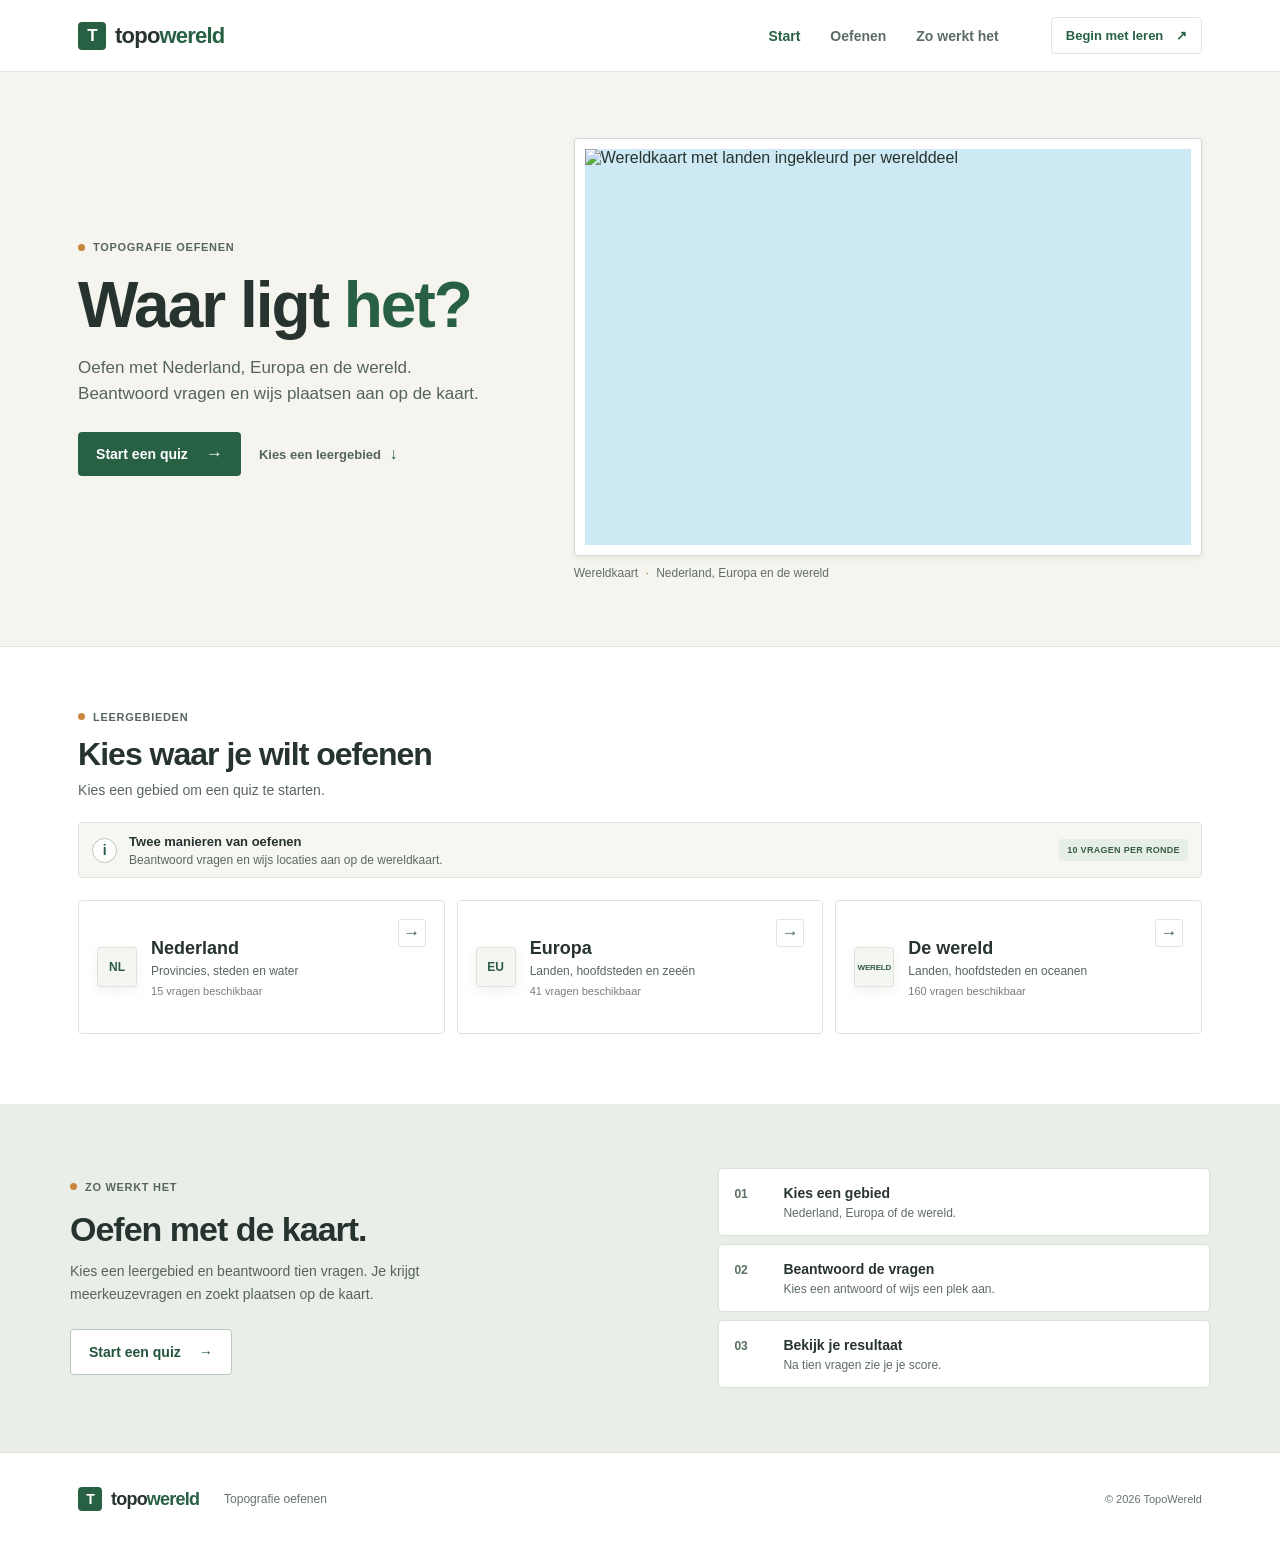
==== commit 1513fcc4: "Add files via upload" ====
--- a/index.html
+++ b/index.html
@@ -5,22 +5,19 @@
     <meta name="viewport" content="width=device-width, initial-scale=1">
     <meta name="theme-color" content="#f7f8f2">
     <meta name="description" content="Leer topografie op een leuke manier. Oefen landen, steden en wateren met TopoWereld.">
-    <title>TopoWereld — Ontdek de wereld, stukje voor stukje</title>
-    <link rel="preconnect" href="https://fonts.googleapis.com">
-    <link rel="preconnect" href="https://fonts.gstatic.com" crossorigin>
-    <link href="https://fonts.googleapis.com/css2?family=DM+Sans:wght@400;500;600;700;800&family=Outfit:wght@400;500;600;700;800&display=swap" rel="stylesheet">
+    <title>TopoWereld — Topografie oefenen</title>
     <style>
 :root {
   color-scheme: light;
-  --ink: #1d3029;
-  --muted: #718078;
-  --green: #23734d;
-  --green-dark: #1c6040;
-  --mint: #e8f0e2;
-  --paper: #f7f8f2;
-  --orange: #e99554;
-  --line: #e7eae2;
-  font-family: "DM Sans", sans-serif;
+  --ink: #26332e;
+  --muted: #65736b;
+  --green: #286044;
+  --green-dark: #1e4f37;
+  --mint: #e6eee2;
+  --paper: #f5f4ee;
+  --orange: #c8873f;
+  --line: #dfe3db;
+  font-family: Arial, sans-serif;
 }
 
 * { box-sizing: border-box; }
@@ -432,21 +429,141 @@
   .fullscreen-toggle { right: max(64px, calc(env(safe-area-inset-right) + 64px)); }
 }
 
+/* Praktische kaartgerichte vormgeving voor de startpagina. */
+body { background: #f5f4ee; }
+.site-header { height: 72px; border-bottom: 1px solid #e4e5df; background: #fff; }
+.brand { font-family: Arial, sans-serif; font-size: 22px; letter-spacing: -.8px; }
+.brand-mark { width: 28px; height: 28px; border-radius: 4px; font: 700 17px Arial, sans-serif; }
+.brand-highlight { color: #286044; }
+.main-nav { gap: 30px; }
+.nav-link { font-size: 14px; }
+.header-cta { padding: 10px 14px; border-radius: 4px; font-size: 13px; }
+.hero {
+  min-height: 0;
+  padding-top: 66px;
+  padding-bottom: 66px;
+  grid-template-columns: minmax(0, .8fr) minmax(0, 1.2fr);
+  gap: clamp(35px, 6vw, 85px);
+  background: #f5f4ee;
+}
+.hero::before { display: none; }
+.hero-copy { max-width: 480px; padding: 0; }
+.eyebrow { gap: 8px; font-size: 11px; letter-spacing: .7px; color: #56665d; }
+.eyebrow-dot { width: 7px; height: 7px; background: #c8873f; box-shadow: none; }
+.hero h1 { margin: 20px 0 16px; font: 700 clamp(46px, 5vw, 64px)/1.02 Arial, sans-serif; letter-spacing: -2px; }
+.hero h1 span { color: #286044; }
+.hero-text { max-width: 410px; margin-bottom: 25px; color: #55645b; font-size: 17px; line-height: 1.55; }
+.hero-actions { flex-wrap: wrap; gap: 18px; }
+.button { border-radius: 4px; font-size: 14px; }
+.button-primary { padding: 14px 18px; box-shadow: none; }
+.button-primary:hover { box-shadow: none; }
+.text-link { font-size: 13px; }
+.hero-art { width: 100%; max-width: 650px; margin: 0; padding: 0; }
+.map-card { padding: 10px; border: 1px solid #d5dad4; border-radius: 3px; background: #fff; box-shadow: 0 2px 6px rgba(37,53,43,.06); transform: none; }
+.world-map-preview { display: block; width: 100%; aspect-ratio: 1043 / 681; object-fit: contain; background: #cdeaf4; }
+.hero-art figcaption { margin-top: 10px; color: #617067; font-size: 12px; }
+.hero-art figcaption span { padding: 0 4px; color: #ad7b3b; }
+.section-wrap { padding-top: 64px; padding-bottom: 70px; }
+.learning-section { background: #fff; border-top: 1px solid #e5e5de; }
+.section-heading h2, .how-copy h2 { font-family: Arial, sans-serif; font-weight: 700; letter-spacing: -1px; }
+.section-heading h2 { font-size: 32px; }
+.section-intro { margin: 10px 0 24px; color: #59665f; font-size: 14px; }
+.game-callout { max-width: none; min-height: 56px; padding: 10px 13px; border: 1px solid #e0e4dd; border-radius: 4px; background: #f6f7f3; }
+.game-callout-icon { width: 25px; height: 25px; border: 1px solid #b9c9b8; border-radius: 50%; color: #286044; font: 700 14px Arial, sans-serif; box-shadow: none; }
+.game-callout strong { font: 700 13px Arial, sans-serif; }
+.game-callout small { color: #5b6961; font-size: 12px; }
+.game-callout-badge { padding: 6px 8px; border-radius: 3px; background: #e7eee6; color: #385e46; font-size: 9px; letter-spacing: .3px; }
+.area-grid { gap: 12px; }
+.area-card, .area-netherlands, .area-europe, .area-world {
+  min-height: 134px;
+  padding: 18px;
+  gap: 14px;
+  border: 1px solid #dfe3dd;
+  border-radius: 4px;
+  background: #fff;
+  box-shadow: none;
+  transition: border-color .15s, background .15s;
+}
+.area-card:hover { transform: none; border-color: #839d89; background: #fbfcf9; box-shadow: none; }
+.area-icon { width: 40px; height: 40px; border: 1px solid #dfe3dd; border-radius: 3px; background: #f4f6f2; color: #2f5c43; font: 700 12px Arial, sans-serif; font-size: 12px; }
+.area-icon--world { font-size: 8px; letter-spacing: -.2px; }
+.area-content { gap: 5px; }
+.area-content strong { font: 700 18px Arial, sans-serif; }
+.area-content small { color: #58675e; font-size: 12px; }
+.area-count { margin-top: 2px; padding: 0; background: none; color: #768178; font-size: 11px; font-weight: 400; }
+.area-arrow { width: 28px; height: 28px; border: 1px solid #e1e5df; border-radius: 3px; color: #365f46; font-size: 17px; }
+.area-card:hover .area-arrow { background: #286044; color: white; }
+.how-section { padding: 64px 30px; background: #e9eee8; color: #26332e; }
+.how-inner { gap: 70px; }
+.how-copy .eyebrow { color: #56665d; }
+.how-copy h2 { margin: 18px 0 12px; font-size: 34px; }
+.how-copy h2 span { color: #286044; }
+.how-copy p { color: #56645c; font-size: 14px; line-height: 1.6; }
+.button-light { border: 1px solid #b9c8ba; background: #fff; color: #24543b; }
+.button-light:hover { background: #f7faf6; }
+.steps { gap: 8px; }
+.step { grid-template-columns: 35px 1fr; min-height: 68px; border: 1px solid #dce2da; border-radius: 4px; background: #fff; }
+.step-number { color: #58715e; font: 700 12px Arial, sans-serif; }
+.step h3 { color: #26332e; font: 700 14px Arial, sans-serif; }
+.step p { color: #5f6d64; font-size: 12px; }
+.site-footer { max-width: none; padding: 20px max(calc((100vw - 1200px) / 2), 6.1vw); border-top: 1px solid #e0e2db; background: #fff; }
+.footer-brand { font-size: 18px; }
+.footer-brand .brand-mark { width: 24px; height: 24px; border-radius: 4px; font-size: 14px; }
+.site-footer p { color: #66736b; font-size: 12px; }
+.footer-copyright { color: #66736b; font-size: 11px; }
+
+@media (max-width: 900px) {
+  .hero { gap: 30px; padding-top: 54px; padding-bottom: 54px; }
+  .hero h1 { font-size: 52px; }
+  .hero-text { font-size: 15px; }
+  .hero-bottom { display: none; }
+}
+@media (max-width: 650px) {
+  .site-header { height: 66px; }
+  .brand { font-size: 20px; }
+  .header-cta { padding: 9px 10px; }
+  .hero { display: flex; padding: 42px 22px 40px; gap: 28px; }
+  .hero-copy { max-width: none; }
+  .hero h1 { margin: 17px 0 13px; font-size: clamp(43px, 12vw, 56px); letter-spacing: -1.7px; }
+  .hero-text { max-width: 390px; font-size: 15px; }
+  .hero-art { width: 100%; max-width: none; margin: 0; padding: 0; }
+  .map-card { padding: 6px; }
+  .hero-art figcaption { font-size: 11px; }
+  .section-wrap, .learning-section { padding: 48px 22px; }
+  .section-heading h2 { font-size: 28px; }
+  .game-callout { align-items: flex-start; }
+  .game-callout-badge { margin-top: 2px; font-size: 7px; }
+  .area-grid { grid-template-columns: 1fr; gap: 9px; }
+  .area-card { min-height: 105px; padding: 14px; }
+  .area-content strong { font-size: 17px; }
+  .area-content small { font-size: 11px; }
+  .area-count { font-size: 10px; }
+  .how-section { padding: 48px 22px; }
+  .how-inner { grid-template-columns: 1fr; gap: 28px; }
+  .how-copy h2 { font-size: 30px; }
+  .site-footer { padding: 18px 22px; }
+  .site-footer p { display: none; }
+}
+.area-card:focus-visible, .button:focus-visible, .header-cta:focus-visible, .nav-link:focus-visible {
+  outline: 3px solid rgba(40,96,68,.4);
+  outline-offset: 3px;
+}
+
     </style>
   </head>
   <body>
     <header class="site-header">
       <a class="brand" href="#" aria-label="TopoWereld startpagina">
-        <span class="brand-mark" aria-hidden="true">⌖</span>
+        <span class="brand-mark" aria-hidden="true">T</span>
         <span>topo<span class="brand-highlight">wereld</span></span>
       </a>
       <button class="menu-toggle" type="button" aria-label="Menu openen" aria-expanded="false">
         <span></span><span></span>
       </button>
       <nav class="main-nav" aria-label="Hoofdnavigatie">
-        <a class="nav-link active" href="#ontdekken">Ontdekken</a>
-        <a class="nav-link" href="#gebieden">Leergebieden</a>
-        <a class="nav-link" href="#hoe-werkt-het">Hoe werkt het?</a>
+        <a class="nav-link active" href="#ontdekken">Start</a>
+        <a class="nav-link" href="#gebieden">Oefenen</a>
+        <a class="nav-link" href="#hoe-werkt-het">Zo werkt het</a>
       </nav>
       <a class="header-cta" href="#gebieden">Begin met leren <span aria-hidden="true">↗</span></a>
     </header>
@@ -454,110 +571,54 @@
     <main>
       <section class="hero" id="ontdekken">
         <div class="hero-copy">
-          <div class="eyebrow"><span class="eyebrow-dot"></span> JOUW WERELDWIJDE AVONTUUR BEGINT HIER</div>
-          <h1>De wereld<br>ligt aan <span>je voeten.</span></h1>
-          <p class="hero-text">Van de hoogste berg tot jouw eigen provincie. Ontdek hoe leuk topografie leren kan zijn.</p>
+          <div class="eyebrow"><span class="eyebrow-dot"></span> TOPOGRAFIE OEFENEN</div>
+          <h1>Waar ligt <span>het?</span></h1>
+          <p class="hero-text">Oefen met Nederland, Europa en de wereld. Beantwoord vragen en wijs plaatsen aan op de kaart.</p>
           <div class="hero-actions">
             <button class="button button-primary" type="button" data-start-quiz>Start een quiz <span aria-hidden="true">→</span></button>
-            <a class="text-link" href="#gebieden">Bekijk de leergebieden <span aria-hidden="true">↓</span></a>
-          </div>
-          <div class="social-proof">
-            <div class="avatar-stack" aria-hidden="true"><span>👧</span><span>👦</span><span>🧒</span></div>
-            <p><strong>12.400+</strong> nieuwsgierige ontdekkers<br>leren hier de wereld kennen</p>
+            <a class="text-link" href="#gebieden">Kies een leergebied <span aria-hidden="true">↓</span></a>
           </div>
         </div>
 
-        <div class="hero-art" aria-label="Kaart van Nederland met steden en wateren">
-          <div class="art-label label-north"><span class="label-pin">✦</span> WADDENZEE</div>
+        <figure class="hero-art">
           <div class="map-card">
-            <div class="map-topline"><span>JOUW EERSTE BESTEMMING</span><span class="map-scale">1 : 2.500.000</span></div>
-            <div class="map-scene">
-              <svg class="netherlands-map" viewBox="0 0 450 460" role="img" aria-label="Illustratie van Nederland">
-                <defs>
-                  <clipPath id="country-shape">
-                    <path d="M142 17 179 28 199 45 235 39 252 61 282 68 288 98 317 111 327 137 355 149 349 180 370 201 362 225 379 245 361 268 369 297 344 317 350 339 327 354 315 383 289 386 279 420 252 426 244 400 221 389 204 400 190 377 165 375 158 349 134 342 133 316 111 301 121 275 96 264 110 240 94 222 108 202 102 183 122 163 116 142 134 127 129 103 151 87 143 64 160 49 151 34Z"/>
-                  </clipPath>
-                </defs>
-                <g clip-path="url(#country-shape)">
-                  <rect x="80" y="0" width="330" height="455" fill="#d9e9c8"/>
-                  <path d="M80 80 350 115 320 180 85 155Z" fill="#c8dfb2"/>
-                  <path d="M100 210 365 195 385 275 90 300Z" fill="#d4e5be"/>
-                  <path d="M110 305 360 280 350 420 120 430Z" fill="#c6dcae"/>
-                  <path d="M130 112 205 125 202 195 125 188Z" fill="#ebedc9"/>
-                  <path d="M210 125 310 136 302 203 205 195Z" fill="#e5e9c1"/>
-                  <path d="M120 210 225 202 220 278 115 286Z" fill="#e9ebc6"/>
-                  <path d="M224 203 342 196 344 270 218 280Z" fill="#e0e9bc"/>
-                  <path d="M160 300 260 290 270 365 168 370Z" fill="#e7eac3"/>
-                  <path d="M264 286 348 278 340 350 270 366Z" fill="#dbe6ba"/>
-                  <path d="M122 85 145 121 190 133 206 168 248 179 262 215 302 223 318 250 353 260" fill="none" stroke="#90cbd0" stroke-width="9" stroke-linecap="round"/>
-                  <path d="M144 31 189 60 213 79 246 82 275 111 305 121" fill="none" stroke="#a5d5d9" stroke-width="7" stroke-linecap="round"/>
-                  <path d="M105 201 154 218 182 245 220 254 246 283 290 293 329 322" fill="none" stroke="#a5d5d9" stroke-width="6" stroke-linecap="round"/>
-                  <path d="M148 17 178 28 199 45 235 39 252 61 282 68 288 98 317 111 327 137 355 149 349 180 370 201 362 225 379 245 361 268 369 297 344 317 350 339 327 354 315 383 289 386 279 420 252 426 244 400 221 389 204 400 190 377 165 375 158 349 134 342 133 316 111 301 121 275 96 264 110 240 94 222 108 202 102 183 122 163 116 142 134 127 129 103 151 87 143 64 160 49 151 34Z" fill="none" stroke="#73936c" stroke-width="3" stroke-linejoin="round"/>
-                  <path d="M127 144 205 151M206 151 279 111M132 202 212 198M212 198 308 195M117 281 218 278M218 278 344 270M161 351 264 356" stroke="#b3c998" stroke-width="2" stroke-dasharray="4 5"/>
-                </g>
-                <g class="map-city">
-                  <circle cx="221" cy="254" r="8"/><text x="235" y="260">UTRECHT</text>
-                  <circle cx="178" cy="292" r="7"/><text x="145" y="310">ROTTERDAM</text>
-                  <circle cx="240" cy="290" r="7"/><text x="250" y="297">ARNHEM</text>
-                  <circle cx="184" cy="223" r="6"/><text x="144" y="218">AMSTERDAM</text>
-                  <circle cx="287" cy="363" r="6"/><text x="297" y="370">MAASTRICHT</text>
-                  <circle cx="222" cy="78" r="5"/><text x="230" y="83">GRONINGEN</text>
-                </g>
-                <g class="you-are-here">
-                  <circle cx="221" cy="254" r="18"/><circle cx="221" cy="254" r="5"/>
-                </g>
-              </svg>
-              <div class="map-compass" aria-hidden="true"><span>N</span>↑</div>
-            </div>
-            <div class="map-footer"><span><i class="legend-dot city-dot"></i> Steden</span><span><i class="legend-dot water-dot"></i> Water</span><span class="map-country">NEDERLAND</span></div>
+            <img class="world-map-preview" src="assets/wereldkaart.png" alt="Wereldkaart met landen ingekleurd per werelddeel">
           </div>
-          <div class="art-label label-south"><span class="label-pin">✦</span> MAASTRICHT <span class="label-distance">50°51′ N</span></div>
-          <div class="floating-note"><span class="note-icon">✳</span><span><strong>Goed bezig!</strong><br>Je hebt Utrecht gevonden</span><span class="note-check">✓</span></div>
-          <div class="art-sparkle sparkle-one">✳</div><div class="art-sparkle sparkle-two">✦</div>
-        </div>
-        <div class="hero-bottom">
-          <div class="hero-stat"><span class="stat-icon">🌍</span><div><strong>De hele wereld</strong><small>Van dichtbij tot ver weg</small></div></div>
-          <div class="hero-stat"><span class="stat-icon">🧭</span><div><strong>Op jouw tempo</strong><small>Oefenen wordt ontdekken</small></div></div>
-          <div class="hero-stat"><span class="stat-icon">⭐</span><div><strong>Elke dag beter</strong><small>Een beetje slimmer, elke keer</small></div></div>
-          <a class="scroll-hint" href="#gebieden">Scroll om te ontdekken <span aria-hidden="true">↓</span></a>
-        </div>
+          <figcaption>Wereldkaart <span>·</span> Nederland, Europa en de wereld</figcaption>
+        </figure>
       </section>
 
       <section class="learning-section section-wrap" id="gebieden">
         <div class="section-heading">
-          <div><div class="eyebrow section-eyebrow"><span class="eyebrow-dot"></span> KIES JOUW AVONTUUR</div><h2>Waar gaan we <span>naartoe?</span></h2></div>
-          <a href="#quiz" class="view-all" data-start-quiz>Bekijk alle gebieden <span aria-hidden="true">↗</span></a>
+          <div><div class="eyebrow section-eyebrow"><span class="eyebrow-dot"></span> LEERGEBIEDEN</div><h2>Kies waar je wilt oefenen</h2></div>
         </div>
-        <p class="section-intro">Kies een plek op de kaart. We gaan samen op ontdekking.</p>
-        <div class="game-callout"><span class="game-callout-icon">🗺️</span><span><strong>Elke quiz mixt beide spelvormen</strong><small>Wissel af: schiet antwoorden raak én zoek landen op de wereldkaart.</small></span><span class="game-callout-badge">SPEEL &amp; ONTDEK</span></div>
+        <p class="section-intro">Kies een gebied om een quiz te starten.</p>
+        <div class="game-callout"><span class="game-callout-icon" aria-hidden="true">i</span><span><strong>Twee manieren van oefenen</strong><small>Beantwoord vragen en wijs locaties aan op de wereldkaart.</small></span><span class="game-callout-badge">10 VRAGEN PER RONDE</span></div>
         <div class="area-grid">
           <button class="area-card area-netherlands" type="button" data-area="Nederland">
-            <span class="area-icon">🇳🇱</span><span class="area-content"><strong>Nederland</strong><small>Provincies, steden &amp; water</small><span class="area-count">15 vragen</span></span><span class="area-arrow">↗</span>
-            <span class="area-decoration decoration-windmill">✳</span>
+            <span class="area-icon area-icon--nl" aria-hidden="true">NL</span><span class="area-content"><strong>Nederland</strong><small>Provincies, steden en water</small><span class="area-count">15 vragen beschikbaar</span></span><span class="area-arrow" aria-hidden="true">→</span>
           </button>
           <button class="area-card area-europe" type="button" data-area="Europa">
-            <span class="area-icon">🗺️</span><span class="area-content"><strong>Europa</strong><small>Landen, hoofdsteden &amp; zeeën</small><span class="area-count">41 vragen</span></span><span class="area-arrow">↗</span>
-            <span class="area-decoration decoration-sun">☼</span>
+            <span class="area-icon area-icon--eu" aria-hidden="true">EU</span><span class="area-content"><strong>Europa</strong><small>Landen, hoofdsteden en zeeën</small><span class="area-count">41 vragen beschikbaar</span></span><span class="area-arrow" aria-hidden="true">→</span>
           </button>
           <button class="area-card area-world" type="button" data-area="De wereld">
-            <span class="area-icon">🌎</span><span class="area-content"><strong>De wereld</strong><small>Landen, hoofdsteden &amp; oceanen</small><span class="area-count">160 vragen</span></span><span class="area-arrow">↗</span>
-            <span class="area-decoration decoration-star">✳</span>
+            <span class="area-icon area-icon--world" aria-hidden="true">WERELD</span><span class="area-content"><strong>De wereld</strong><small>Landen, hoofdsteden en oceanen</small><span class="area-count">160 vragen beschikbaar</span></span><span class="area-arrow" aria-hidden="true">→</span>
           </button>
         </div>
       </section>
 
       <section class="how-section" id="hoe-werkt-het">
         <div class="how-inner">
-          <div class="how-copy"><div class="eyebrow"><span class="eyebrow-dot"></span> LEREN ZONDER DAT JE HET DOORHEBT</div><h2>Kleine stappen.<br><span>Grote ontdekkingen.</span></h2><p>Geen saaie rijtjes, maar een mix van boogschietvragen en plekken zoeken op de wereldkaart. Klaar voor je eerste ronde?</p><button class="button button-light" type="button" data-start-quiz>Probeer het zelf <span aria-hidden="true">→</span></button></div>
+          <div class="how-copy"><div class="eyebrow"><span class="eyebrow-dot"></span> ZO WERKT HET</div><h2>Oefen met de kaart.</h2><p>Kies een leergebied en beantwoord tien vragen. Je krijgt meerkeuzevragen en zoekt plaatsen op de kaart.</p><button class="button button-light" type="button" data-start-quiz>Start een quiz <span aria-hidden="true">→</span></button></div>
           <div class="steps">
-            <article class="step"><span class="step-number">01</span><span class="step-emoji">📍</span><div><h3>Kies een gebied</h3><p>Begin dichtbij huis of reis de wereld rond.</p></div></article>
-            <article class="step"><span class="step-number">02</span><span class="step-emoji">🏹</span><div><h3>Wissel tussen spelvormen</h3><p>Beantwoord vragen met je boog en wijs plekken aan op de wereldkaart.</p></div></article>
-            <article class="step"><span class="step-number">03</span><span class="step-emoji">🏆</span><div><h3>Vier je vooruitgang</h3><p>Elke goede poging brengt je verder.</p></div></article>
+            <article class="step"><span class="step-number">01</span><div><h3>Kies een gebied</h3><p>Nederland, Europa of de wereld.</p></div></article>
+            <article class="step"><span class="step-number">02</span><div><h3>Beantwoord de vragen</h3><p>Kies een antwoord of wijs een plek aan.</p></div></article>
+            <article class="step"><span class="step-number">03</span><div><h3>Bekijk je resultaat</h3><p>Na tien vragen zie je je score.</p></div></article>
           </div>
         </div>
       </section>
     </main>
-    <footer class="site-footer"><a class="brand footer-brand" href="#"><span class="brand-mark" aria-hidden="true">⌖</span><span>topo<span class="brand-highlight">wereld</span></span></a><p>De wereld ontdekken begint met één vraag.</p><span class="footer-copyright">© 2026 TopoWereld</span></footer>
+    <footer class="site-footer"><a class="brand footer-brand" href="#"><span class="brand-mark" aria-hidden="true">T</span><span>topo<span class="brand-highlight">wereld</span></span></a><p>Topografie oefenen</p><span class="footer-copyright">© 2026 TopoWereld</span></footer>
 
     <dialog class="quiz-dialog" aria-labelledby="quiz-title">
       <button class="fullscreen-toggle" type="button" aria-label="Volledig scherm openen" title="Volledig scherm">⛶</button>
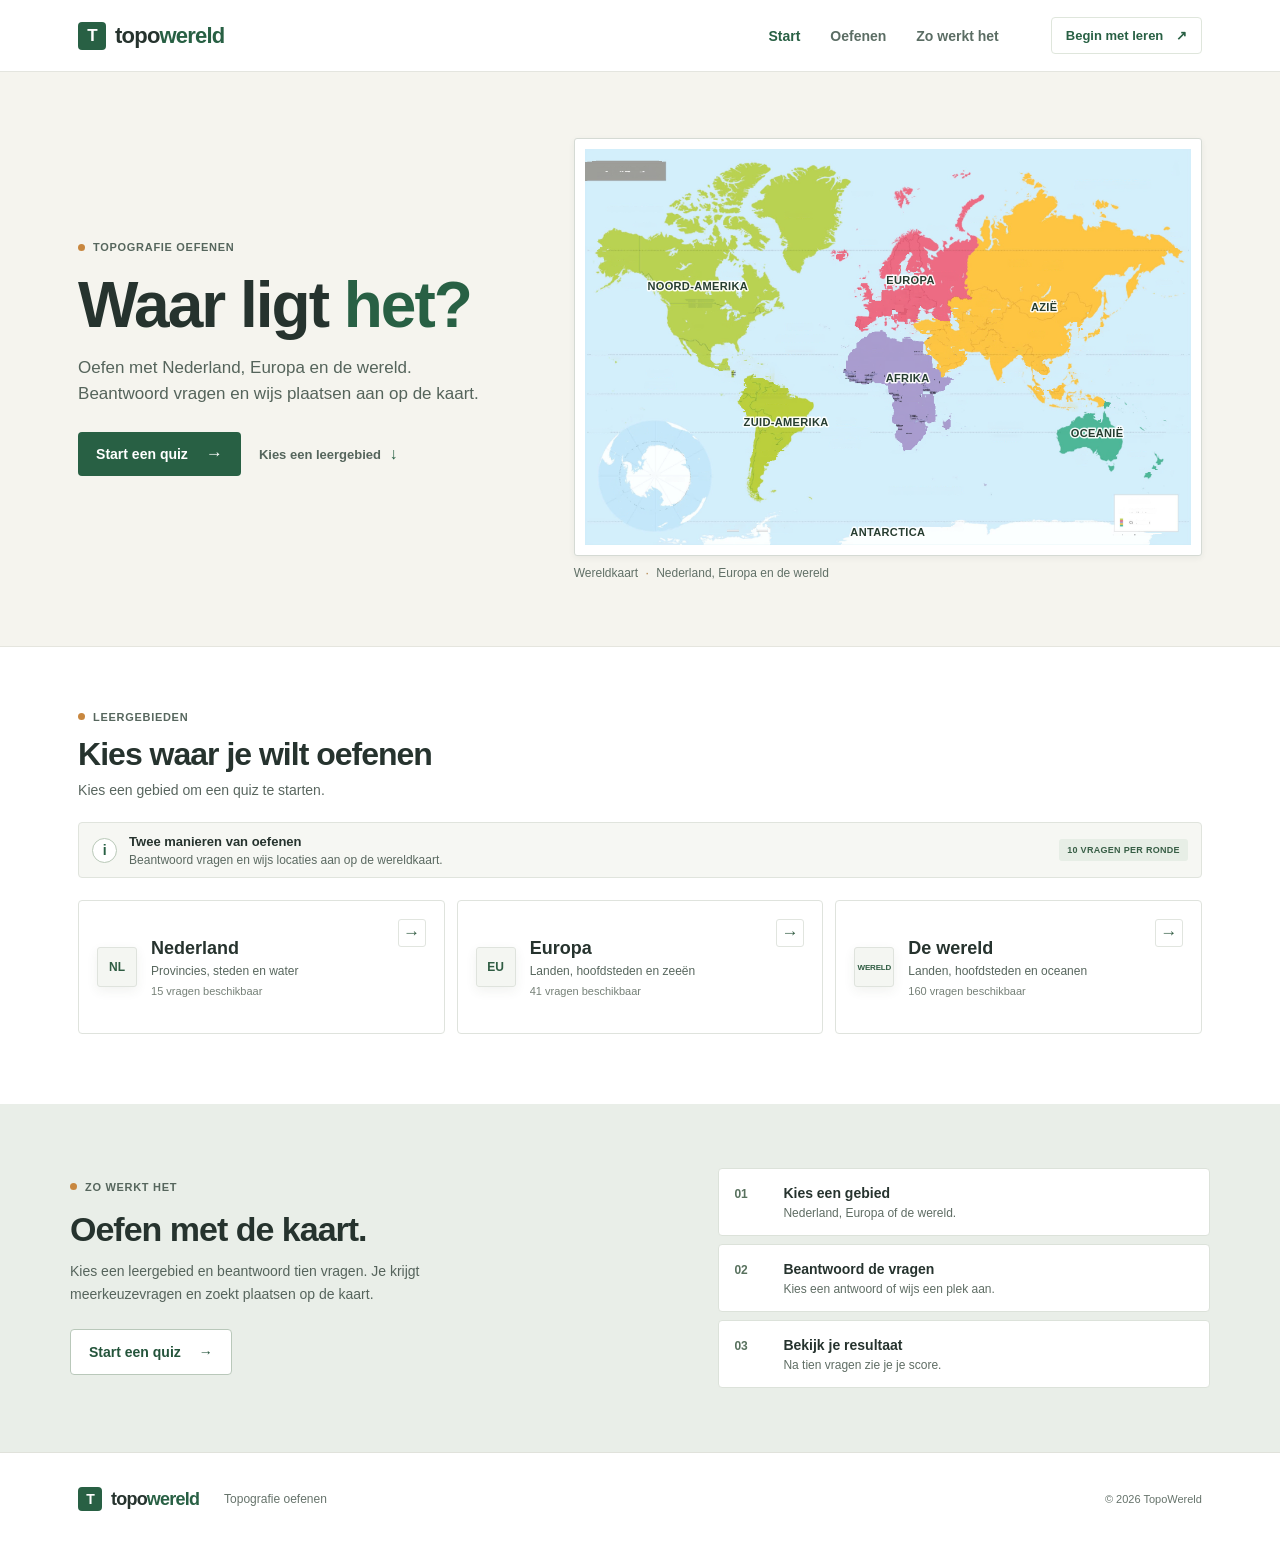
==== commit f97639c1: "Add files via upload" ====
--- a/index.html
+++ b/index.html
@@ -460,7 +460,8 @@
 .text-link { font-size: 13px; }
 .hero-art { width: 100%; max-width: 650px; margin: 0; padding: 0; }
 .map-card { padding: 10px; border: 1px solid #d5dad4; border-radius: 3px; background: #fff; box-shadow: 0 2px 6px rgba(37,53,43,.06); transform: none; }
-.world-map-preview { display: block; width: 100%; aspect-ratio: 1043 / 681; object-fit: contain; background: #cdeaf4; }
+.world-map-preview { display: block; width: 100%; aspect-ratio: 1043 / 681; background: #cdeaf4; }
+.continent-labels { fill: #263d30; font: 700 19px Arial, sans-serif; letter-spacing: .6px; paint-order: stroke; pointer-events: none; stroke: rgba(255,255,255,.92); stroke-linejoin: round; stroke-width: 5px; text-anchor: middle; }
 .hero-art figcaption { margin-top: 10px; color: #617067; font-size: 12px; }
 .hero-art figcaption span { padding: 0 4px; color: #ad7b3b; }
 .section-wrap { padding-top: 64px; padding-bottom: 70px; }
@@ -582,7 +583,18 @@
 
         <figure class="hero-art">
           <div class="map-card">
-            <img class="world-map-preview" src="assets/wereldkaart.png" alt="Wereldkaart met landen ingekleurd per werelddeel">
+            <svg class="world-map-preview" viewBox="0 0 1043 681" role="img" aria-label="Wereldkaart met de continenten Noord-Amerika, Zuid-Amerika, Europa, Afrika, Azië, Oceanië en Antarctica">
+              <use href="#world-map-image" width="1043" height="681"></use>
+              <g class="continent-labels" aria-hidden="true">
+                <text x="194" y="242">NOORD-AMERIKA</text>
+                <text x="346" y="477">ZUID-AMERIKA</text>
+                <text x="560" y="233">EUROPA</text>
+                <text x="555" y="401">AFRIKA</text>
+                <text x="790" y="278">AZIË</text>
+                <text x="881" y="495">OCEANIË</text>
+                <text x="521" y="666">ANTARCTICA</text>
+              </g>
+            </svg>
           </div>
           <figcaption>Wereldkaart <span>·</span> Nederland, Europa en de wereld</figcaption>
         </figure>
@@ -649,8 +661,17 @@
         </div>
         <div class="world-map-arena" hidden>
           <div class="world-map-hint">Klik op de kaart waar je denkt dat de plek ligt.</div>
-          <svg class="world-map" viewBox="0 0 1043 681" role="img" aria-label="Wereldkaart met landen en oceanen, klik om een plek aan te wijzen">
-            <image href="[data-uri]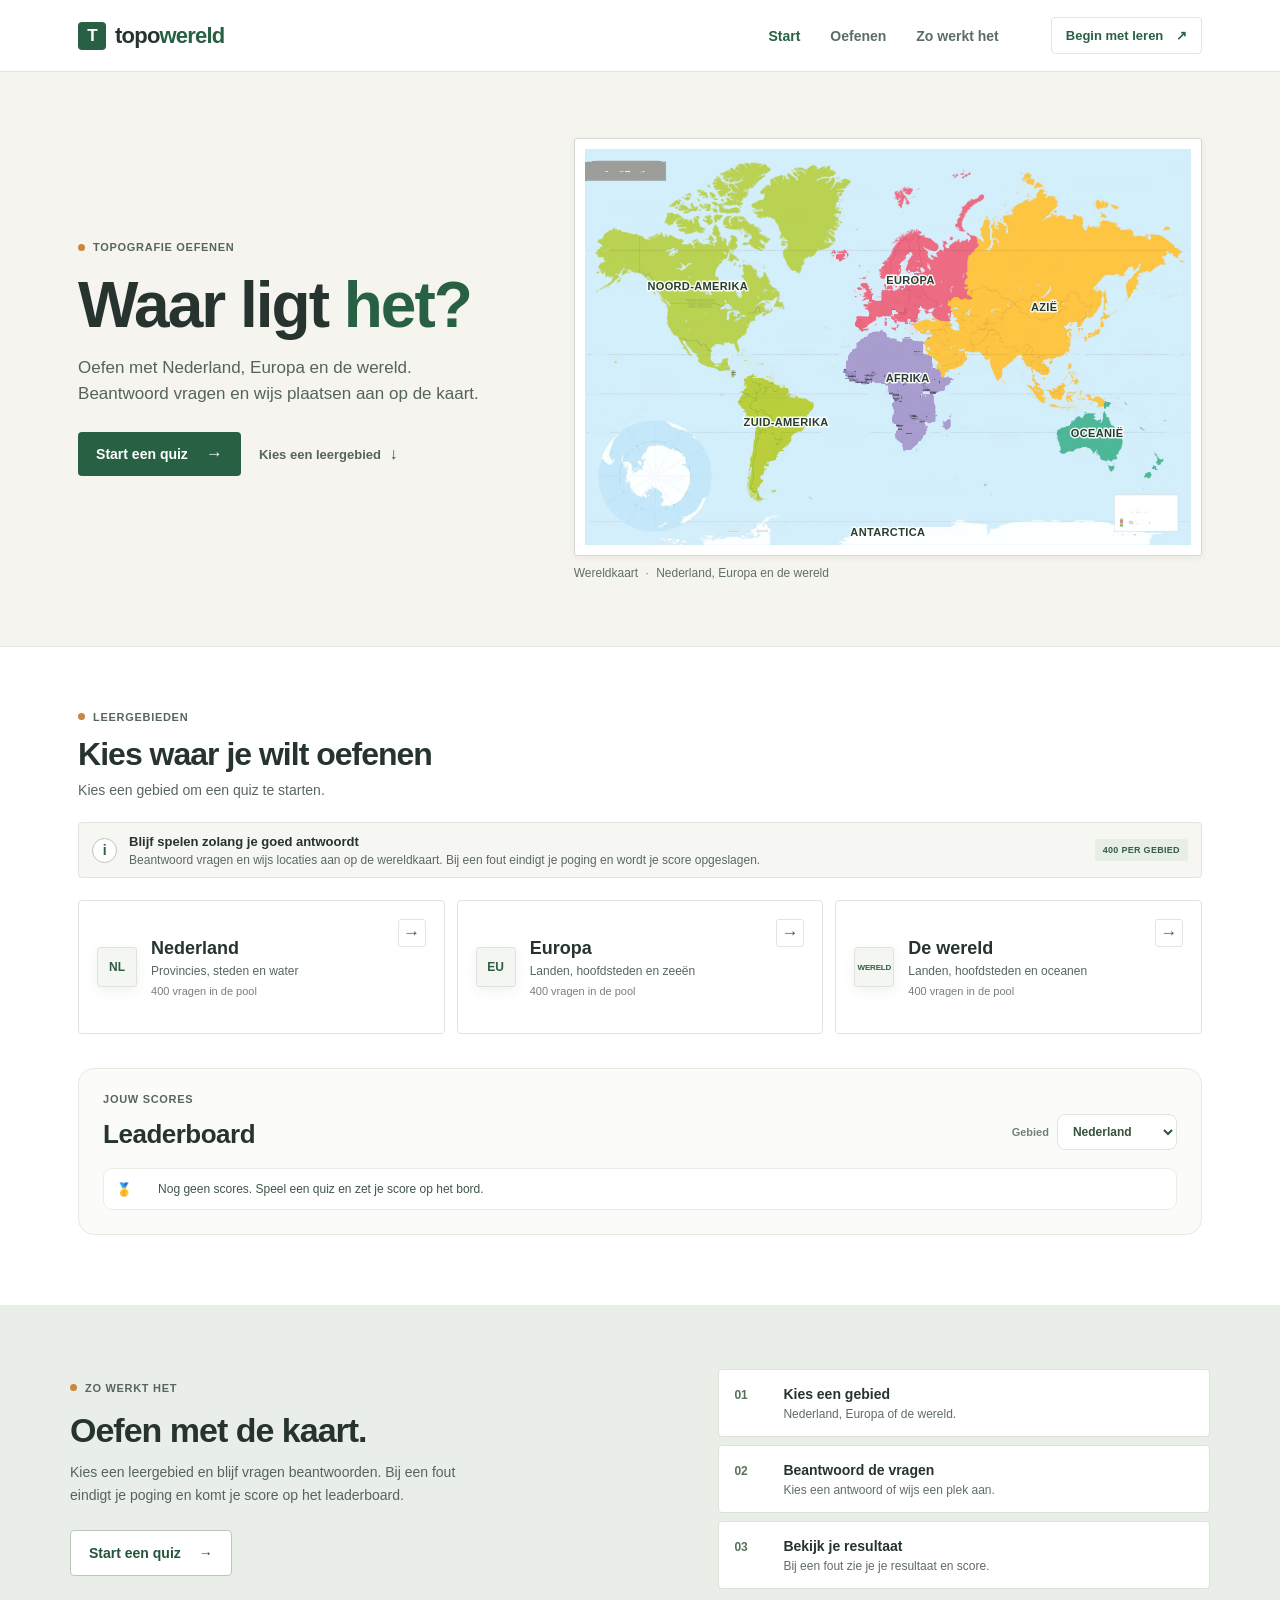
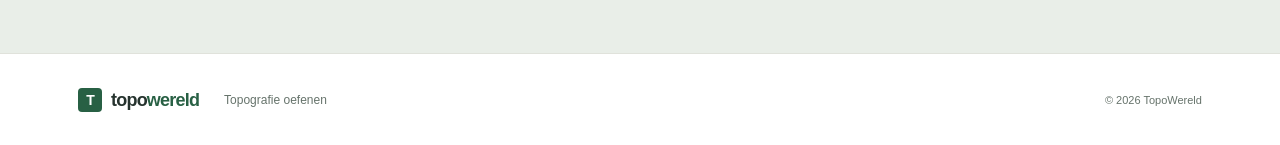
==== commit 96a9d751: "Add files via upload" ====
--- a/index.html
+++ b/index.html
@@ -383,6 +383,7 @@
 .world-map-arena[hidden] { display: none; }
 .world-map-hint { position: absolute; z-index: 1; top: 12px; left: 16px; padding: 7px 11px; border: 1px solid rgba(255,255,255,.75); border-radius: 20px; background: rgba(255,255,255,.88); color: #355a4a; font-size: 11px; font-weight: 700; pointer-events: none; }
 .world-map { width: 100%; height: 100%; display: block; cursor: crosshair; touch-action: manipulation; }
+.world-map--europe .continent-labels { display: none; }
 .map-feedback-markers { pointer-events: none; }
 .map-feedback-marker { stroke: #fff; stroke-width: 4; }
 .map-feedback-marker--choice { fill: #e99554; }
@@ -549,6 +550,24 @@
   outline: 3px solid rgba(40,96,68,.4);
   outline-offset: 3px;
 }
+.leaderboard { margin-top: 34px; padding: 24px; border: 1px solid #e5ebe1; border-radius: 16px; background: #fbfcf9; }
+.leaderboard-heading { display: flex; align-items: end; justify-content: space-between; gap: 16px; }
+.leaderboard-heading h2 { margin: 4px 0 0; font: 650 26px "Outfit", sans-serif; letter-spacing: -.5px; }
+.leaderboard-heading label { display: flex; align-items: center; gap: 8px; color: #728176; font-size: 11px; font-weight: 700; }
+.leaderboard-area { padding: 9px 28px 9px 11px; border: 1px solid #dfe7dc; border-radius: 8px; background: white; color: #35523e; font: 600 12px "DM Sans", sans-serif; }
+.leaderboard-list { display: grid; gap: 7px; margin: 18px 0 0; padding: 0; list-style: none; counter-reset: leaderboard; }
+.leaderboard-list li { min-height: 42px; display: grid; grid-template-columns: 32px 1fr auto; align-items: center; gap: 10px; padding: 8px 12px; border: 1px solid #e9eee5; border-radius: 9px; background: white; color: #405548; font-size: 12px; counter-increment: leaderboard; }
+.leaderboard-list li::before { content: counter(leaderboard); color: #8b998d; font: 700 13px "Outfit", sans-serif; }
+.leaderboard-list li:first-child::before { content: "🥇"; }
+.leaderboard-list li:nth-child(2)::before { content: "🥈"; }
+.leaderboard-list li:nth-child(3)::before { content: "🥉"; }
+.leaderboard-score { color: #4f7d54; font-weight: 800; }
+.leaderboard-empty { color: #879389; font-size: 12px; }
+.leaderboard-submit { display: flex; align-items: end; justify-content: center; gap: 9px; margin: 14px auto 0; }
+.leaderboard-submit label { display: grid; gap: 5px; color: #728176; font-size: 10px; font-weight: 700; text-align: left; }
+.leaderboard-submit input { width: min(230px, 52vw); min-height: 38px; padding: 8px 10px; border: 1px solid #dfe7dc; border-radius: 8px; background: white; color: #35523e; font: 600 12px "DM Sans", sans-serif; }
+.leaderboard-submit button { min-height: 38px; padding: 8px 13px; border: 0; border-radius: 8px; background: #42734d; color: white; font: 700 11px "DM Sans", sans-serif; cursor: pointer; }
+@media (max-width: 650px) { .leaderboard { margin-top: 22px; padding: 16px; } .leaderboard-heading h2 { font-size: 21px; } .leaderboard-heading label { display: grid; gap: 4px; } .leaderboard-area { min-width: 120px; } .leaderboard-submit { flex-wrap: wrap; } }
 
     </style>
   </head>
@@ -605,27 +624,31 @@
           <div><div class="eyebrow section-eyebrow"><span class="eyebrow-dot"></span> LEERGEBIEDEN</div><h2>Kies waar je wilt oefenen</h2></div>
         </div>
         <p class="section-intro">Kies een gebied om een quiz te starten.</p>
-        <div class="game-callout"><span class="game-callout-icon" aria-hidden="true">i</span><span><strong>Twee manieren van oefenen</strong><small>Beantwoord vragen en wijs locaties aan op de wereldkaart.</small></span><span class="game-callout-badge">10 VRAGEN PER RONDE</span></div>
+        <div class="game-callout"><span class="game-callout-icon" aria-hidden="true">i</span><span><strong>Blijf spelen zolang je goed antwoordt</strong><small>Beantwoord vragen en wijs locaties aan op de wereldkaart. Bij een fout eindigt je poging en wordt je score opgeslagen.</small></span><span class="game-callout-badge">400 PER GEBIED</span></div>
         <div class="area-grid">
           <button class="area-card area-netherlands" type="button" data-area="Nederland">
-            <span class="area-icon area-icon--nl" aria-hidden="true">NL</span><span class="area-content"><strong>Nederland</strong><small>Provincies, steden en water</small><span class="area-count">15 vragen beschikbaar</span></span><span class="area-arrow" aria-hidden="true">→</span>
+            <span class="area-icon area-icon--nl" aria-hidden="true">NL</span><span class="area-content"><strong>Nederland</strong><small>Provincies, steden en water</small><span class="area-count">400 vragen in de pool</span></span><span class="area-arrow" aria-hidden="true">→</span>
           </button>
           <button class="area-card area-europe" type="button" data-area="Europa">
-            <span class="area-icon area-icon--eu" aria-hidden="true">EU</span><span class="area-content"><strong>Europa</strong><small>Landen, hoofdsteden en zeeën</small><span class="area-count">41 vragen beschikbaar</span></span><span class="area-arrow" aria-hidden="true">→</span>
+            <span class="area-icon area-icon--eu" aria-hidden="true">EU</span><span class="area-content"><strong>Europa</strong><small>Landen, hoofdsteden en zeeën</small><span class="area-count">400 vragen in de pool</span></span><span class="area-arrow" aria-hidden="true">→</span>
           </button>
           <button class="area-card area-world" type="button" data-area="De wereld">
-            <span class="area-icon area-icon--world" aria-hidden="true">WERELD</span><span class="area-content"><strong>De wereld</strong><small>Landen, hoofdsteden en oceanen</small><span class="area-count">160 vragen beschikbaar</span></span><span class="area-arrow" aria-hidden="true">→</span>
+            <span class="area-icon area-icon--world" aria-hidden="true">WERELD</span><span class="area-content"><strong>De wereld</strong><small>Landen, hoofdsteden en oceanen</small><span class="area-count">400 vragen in de pool</span></span><span class="area-arrow" aria-hidden="true">→</span>
           </button>
         </div>
+        <section class="leaderboard" aria-labelledby="leaderboard-title">
+          <div class="leaderboard-heading"><div><div class="eyebrow section-eyebrow">JOUW SCORES</div><h2 id="leaderboard-title">Leaderboard</h2></div><label>Gebied <select class="leaderboard-area" aria-label="Kies een gebied voor het leaderboard"><option>Nederland</option><option>Europa</option><option>De wereld</option></select></label></div>
+          <ol class="leaderboard-list" aria-live="polite"></ol>
+        </section>
       </section>
 
       <section class="how-section" id="hoe-werkt-het">
         <div class="how-inner">
-          <div class="how-copy"><div class="eyebrow"><span class="eyebrow-dot"></span> ZO WERKT HET</div><h2>Oefen met de kaart.</h2><p>Kies een leergebied en beantwoord tien vragen. Je krijgt meerkeuzevragen en zoekt plaatsen op de kaart.</p><button class="button button-light" type="button" data-start-quiz>Start een quiz <span aria-hidden="true">→</span></button></div>
+          <div class="how-copy"><div class="eyebrow"><span class="eyebrow-dot"></span> ZO WERKT HET</div><h2>Oefen met de kaart.</h2><p>Kies een leergebied en blijf vragen beantwoorden. Bij een fout eindigt je poging en komt je score op het leaderboard.</p><button class="button button-light" type="button" data-start-quiz>Start een quiz <span aria-hidden="true">→</span></button></div>
           <div class="steps">
             <article class="step"><span class="step-number">01</span><div><h3>Kies een gebied</h3><p>Nederland, Europa of de wereld.</p></div></article>
             <article class="step"><span class="step-number">02</span><div><h3>Beantwoord de vragen</h3><p>Kies een antwoord of wijs een plek aan.</p></div></article>
-            <article class="step"><span class="step-number">03</span><div><h3>Bekijk je resultaat</h3><p>Na tien vragen zie je je score.</p></div></article>
+            <article class="step"><span class="step-number">03</span><div><h3>Bekijk je resultaat</h3><p>Bij een fout zie je je resultaat en score.</p></div></article>
           </div>
         </div>
       </section>
@@ -636,7 +659,7 @@
       <button class="fullscreen-toggle" type="button" aria-label="Volledig scherm openen" title="Volledig scherm">⛶</button>
       <button class="dialog-close" type="button" aria-label="Quiz sluiten">×</button>
       <div class="quiz-content">
-        <div class="quiz-kicker"><span class="eyebrow-dot"></span><span>TOPOQUIZ <span class="quiz-area-name">NEDERLAND</span></span><label class="map-selector">LEERKAART <select class="game-area-select" aria-label="Kies een kaart om te leren"><option value="Nederland">Nederland</option><option value="Europa">Europa</option><option value="De wereld">De wereld</option></select></label><span class="quiz-mix-label">BOOGSCHIETEN + WERELDKAART</span><span class="quiz-progress-label">1 / 10</span></div>
+        <div class="quiz-kicker"><span class="eyebrow-dot"></span><span>TOPOQUIZ <span class="quiz-area-name">NEDERLAND</span></span><label class="map-selector">LEERKAART <select class="game-area-select" aria-label="Kies een kaart om te leren"><option value="Nederland">Nederland</option><option value="Europa">Europa</option><option value="De wereld">De wereld</option></select></label><span class="quiz-mix-label">BOOGSCHIETEN + WERELDKAART</span><span class="quiz-progress-label">Vraag 1</span></div>
         <div class="game-stats" aria-label="Spelstatistieken">
           <div class="game-stat"><span class="game-stat-icon">⭐</span><span><small>PUNTEN</small><strong class="game-points">0</strong></span></div>
           <div class="game-stat"><span class="game-stat-icon">🔥</span><span><small>REEKS</small><strong class="game-streak">0x</strong></span></div>
@@ -707,7 +730,21 @@
     vraag("Welke rivier stroomt door Maastricht?", "De Maas", ["De Rijn", "De Waal", "De Lek"], "De rivier loopt ook door Luik."),
     vraag("In welke provincie ligt de stad Zwolle?", "Overijssel", ["Gelderland", "Drenthe", "Flevoland"], "Het is de hoofdstad van deze provincie."),
     vraag("Wat is de hoofdstad van Groningen?", "Groningen", ["Delfzijl", "Veendam", "Stadskanaal"], "De provincie en de hoofdstad hebben dezelfde naam."),
-    vraag("Welke stad ligt op het eiland Walcheren?", "Middelburg", ["Dordrecht", "Hoorn", "Alkmaar"], "Het is ook de hoofdstad van Zeeland.")
+    vraag("Welke stad ligt op het eiland Walcheren?", "Middelburg", ["Dordrecht", "Hoorn", "Alkmaar"], "Het is ook de hoofdstad van Zeeland."),
+    vraag("Wat is de hoofdstad van Noord-Holland?", "Haarlem", ["Amsterdam", "Alkmaar", "Hoorn"], "Amsterdam ligt ook in deze provincie, maar is niet de provinciehoofdstad."),
+    vraag("Wat is de hoofdstad van Zuid-Holland?", "Den Haag", ["Rotterdam", "Leiden", "Delft"], "De regering en het parlement zitten hier."),
+    vraag("Wat is de hoofdstad van Gelderland?", "Arnhem", ["Nijmegen", "Apeldoorn", "Ede"], "Deze stad ligt aan de Nederrijn."),
+    vraag("Wat is de hoofdstad van Flevoland?", "Lelystad", ["Almere", "Dronten", "Emmeloord"], "Deze stad is vernoemd naar Cornelis Lely."),
+    vraag("Welke provincie heeft Utrecht als hoofdstad?", "Utrecht", ["Gelderland", "Overijssel", "Noord-Holland"], "De provincie en haar hoofdstad delen hun naam."),
+    vraag("Welke twee provincies verbindt de Afsluitdijk?", "Noord-Holland en Friesland", ["Friesland en Groningen", "Flevoland en Gelderland", "Zeeland en Zuid-Holland"], "De dijk loopt tussen Den Oever en Kornwerderzand."),
+    vraag("In welke provincie ligt Nationaal Park De Hoge Veluwe?", "Gelderland", ["Drenthe", "Limburg", "Noord-Brabant"], "Arnhem ligt vlak bij dit nationale park."),
+    vraag("In welke provincie ligt Enschede?", "Overijssel", ["Gelderland", "Drenthe", "Flevoland"], "Deze stad ligt dicht bij de Duitse grens."),
+    vraag("Welk groot meer ligt tussen Noord-Holland en Friesland?", "Het IJsselmeer", ["Het Markermeer", "Het Veerse Meer", "Het Grevelingenmeer"], "De Afsluitdijk scheidt dit meer van de Waddenzee."),
+    vraag("In welke provincie ligt Giethoorn?", "Overijssel", ["Friesland", "Drenthe", "Gelderland"], "Het dorp ligt in Nationaal Park Weerribben-Wieden."),
+    vraag("Welke Waddeneiland ligt bij Friesland?", "Terschelling", ["Texel", "Goeree-Overflakkee", "Walcheren"], "Harlingen is de veerhaven naar dit eiland."),
+    vraag("Welke rivier stroomt langs Arnhem?", "De Nederrijn", ["De Maas", "De Eems", "De Vecht"], "Dit is een zijtak van de Rijn."),
+    vraag("In welke provincie ligt de Zaanse Schans?", "Noord-Holland", ["Zuid-Holland", "Friesland", "Utrecht"], "Deze plek met molens ligt bij Zaandam."),
+    vraag("Welke stad is de grootste zeehaven van Nederland?", "Rotterdam", ["Amsterdam", "Den Haag", "Vlissingen"], "De haven ligt aan de Nieuwe Maas.")
   ],
   Europa: [
     vraag("Wat is de hoofdstad van Frankrijk?", "Parijs", ["Lyon", "Marseille", "Nice"], "De Eiffeltoren staat in deze stad."),
@@ -765,6 +802,23 @@
     vraag("Wat is de hoofdstad van Australië?", "Canberra", ["Sydney", "Melbourne", "Perth"], "Deze stad ligt tussen Sydney en Melbourne.")
   ]
 };
+
+const dutchCityProvinceFacts = [
+  ["Leeuwarden", "Friesland"], ["Assen", "Drenthe"], ["Groningen", "Groningen"],
+  ["Zwolle", "Overijssel"], ["Arnhem", "Gelderland"], ["Utrecht", "Utrecht"],
+  ["Haarlem", "Noord-Holland"], ["Den Haag", "Zuid-Holland"],
+  ["Middelburg", "Zeeland"], ["Den Bosch", "Noord-Brabant"],
+  ["Lelystad", "Flevoland"], ["Maastricht", "Limburg"],
+  ["Enschede", "Overijssel"], ["Eindhoven", "Noord-Brabant"],
+  ["Alkmaar", "Noord-Holland"], ["Nijmegen", "Gelderland"]
+];
+const dutchProvinces = [...new Set(dutchCityProvinceFacts.map(([, province]) => province))];
+questions.Nederland.push(...dutchCityProvinceFacts.map(([city, province]) => vraag(
+  `In welke provincie ligt ${city}?`,
+  province,
+  shuffled(dutchProvinces.filter((answer) => answer !== province)).slice(0, 3),
+  `Zoek ${city} op de kaart van Nederland.`
+)));
 
 const extraCapitalQuestions = [
   ["Afghanistan", "Kabul"],
@@ -935,33 +989,163 @@
     `Zoek ${country} op de kaart en ontdek waar de hoofdstad ligt.`
   );
 }));
-
+questions["De wereld"].push(...extraCapitalQuestions.slice(0, 56).map(([country, capital]) => {
+  const wrongAnswers = shuffled(extraCapitals.filter((answer) => answer !== capital)).slice(0, 3);
+  return vraag(
+    `Welke hoofdstad hoort bij ${country}?`,
+    capital,
+    wrongAnswers,
+    `Zoek ${country} op de wereldkaart en onthoud de hoofdstad.`
+  );
+}));
+
+const mapWidth = 1043;
+const mapHeight = 681;
+const europeanCountries = new Set([
+  "België", "Denemarken", "Duitsland", "Finland", "Frankrijk", "Griekenland",
+  "Italië", "Nederland", "Noorwegen", "Oostenrijk", "Polen", "Portugal",
+  "Rusland", "Spanje", "Turkije", "Oekraïne", "Verenigd Koninkrijk", "Zweden",
+  "Zwitserland"
+]);
+const europeanCapitalPairs = [
+  ["België", "Brussel"], ["Denemarken", "Kopenhagen"], ["Duitsland", "Berlijn"],
+  ["Finland", "Helsinki"], ["Frankrijk", "Parijs"], ["Griekenland", "Athene"],
+  ["Italië", "Rome"], ["Nederland", "Amsterdam"], ["Noorwegen", "Oslo"],
+  ["Oostenrijk", "Wenen"], ["Polen", "Warschau"], ["Portugal", "Lissabon"],
+  ["Rusland", "Moskou"], ["Spanje", "Madrid"], ["Turkije", "Ankara"],
+  ["Oekraïne", "Kyiv"], ["Verenigd Koninkrijk", "Londen"], ["Zweden", "Stockholm"],
+  ["Zwitserland", "Bern"], ["Albanië", "Tirana"], ["Belarus", "Minsk"],
+  ["Bosnië en Herzegovina", "Sarajevo"], ["Bulgarije", "Sofia"], ["Kroatië", "Zagreb"],
+  ["Cyprus", "Nicosia"], ["Tsjechië", "Praag"], ["Estland", "Tallinn"],
+  ["Hongarije", "Boedapest"], ["IJsland", "Reykjavik"], ["Ierland", "Dublin"],
+  ["Letland", "Riga"], ["Liechtenstein", "Vaduz"], ["Litouwen", "Vilnius"],
+  ["Luxemburg", "Luxemburg"], ["Malta", "Valletta"], ["Moldavië", "Chișinău"],
+  ["Monaco", "Monaco"], ["Montenegro", "Podgorica"], ["Noord-Macedonië", "Skopje"],
+  ["Roemenië", "Boekarest"]
+];
+const europeanCapitals = europeanCapitalPairs.map(([, capital]) => capital);
+questions.Europa.push(...europeanCapitalPairs.map(([country, capital]) => vraag(
+  `Welke stad is de hoofdstad van ${country}?`,
+  capital,
+  shuffled(europeanCapitals.filter((answer) => answer !== capital)).slice(0, 3),
+  `Zoek ${country} op de kaart van Europa.`
+)));
 const mapLocations = [
-  { place: "Nederland", x: 558, y: 238, hint: "In Noordwest-Europa, aan de Noordzee." },
-  { place: "Canada", x: 220, y: 198, hint: "In Noord-Amerika, boven de Verenigde Staten." },
-  { place: "Brazilië", x: 358, y: 456, hint: "Het grootste land van Zuid-Amerika." },
-  { place: "Japan", x: 884, y: 303, hint: "Een eilandengroep ten oosten van China en Korea." },
-  { place: "Egypte", x: 614, y: 364, hint: "In Noordoost-Afrika, bij de Middellandse Zee." },
-  { place: "India", x: 712, y: 364, hint: "Een groot land in Zuid-Azië." },
-  { place: "Australië", x: 863, y: 490, hint: "Een eilandcontinent ten zuidoosten van Azië." },
-  { place: "Mexico", x: 269, y: 349, hint: "Ten zuiden van de Verenigde Staten." },
-  { place: "Zuid-Afrika", x: 569, y: 518, hint: "Helemaal in het zuiden van Afrika." },
-  { place: "Noorwegen", x: 509, y: 202, hint: "Een lang land in het noorden van Europa." },
-  { place: "Spanje", x: 491, y: 260, hint: "In het zuidwesten van Europa." },
-  { place: "Argentinië", x: 312, y: 540, hint: "Een lang land aan de zuidkant van Zuid-Amerika." },
-  { place: "China", x: 776, y: 319, hint: "Een enorm land in Oost-Azië." },
-  { place: "Madagaskar", x: 626, y: 476, hint: "Een groot eiland voor de zuidoostkust van Afrika." },
-  { place: "Nieuw-Zeeland", x: 978, y: 557, hint: "Eilanden ten zuidoosten van Australië." },
-  { place: "Kenia", x: 590, y: 421, hint: "In Oost-Afrika, bij de evenaar." },
-  { place: "Verenigde Staten", x: 229, y: 303, hint: "In Noord-Amerika, ten zuiden van Canada." },
-  { place: "Italië", x: 557, y: 281, hint: "Het laarsvormige land in Zuid-Europa." },
-  { place: "Indonesië", x: 816, y: 435, hint: "Een uitgestrekte eilandengroep tussen Azië en Australië." },
-  { place: "Peru", x: 278, y: 411, hint: "Aan de westkant van Zuid-Amerika." }
+  ["Afghanistan", "Kabul", 34.53, 69.17],
+  ["Argentinië", "Buenos Aires", -34.61, -58.38],
+  ["Australië", "Canberra", -35.28, 149.13],
+  ["België", "Brussel", 50.85, 4.35],
+  ["Brazilië", "Brasília", -15.78, -47.93],
+  ["Canada", "Ottawa", 45.42, -75.70],
+  ["China", "Beijing", 39.90, 116.41],
+  ["Colombia", "Bogotá", 4.61, -74.08],
+  ["Denemarken", "Kopenhagen", 55.68, 12.57],
+  ["Duitsland", "Berlijn", 52.52, 13.40],
+  ["Egypte", "Caïro", 30.05, 31.25],
+  ["Finland", "Helsinki", 60.17, 24.94],
+  ["Frankrijk", "Parijs", 48.86, 2.35],
+  ["Griekenland", "Athene", 37.98, 23.73],
+  ["India", "New Delhi", 28.61, 77.21],
+  ["Indonesië", "Jakarta", -6.18, 106.83],
+  ["Italië", "Rome", 41.89, 12.51],
+  ["Japan", "Tokio", 35.68, 139.69],
+  ["Kenia", "Nairobi", -1.29, 36.82],
+  ["Marokko", "Rabat", 34.02, -6.83],
+  ["Mexico", "Mexico-Stad", 19.43, -99.13],
+  ["Nederland", "Amsterdam", 52.37, 4.89],
+  ["Nieuw-Zeeland", "Wellington", -41.29, 174.78],
+  ["Noorwegen", "Oslo", 59.91, 10.75],
+  ["Oostenrijk", "Wenen", 48.21, 16.37],
+  ["Polen", "Warschau", 52.23, 21.01],
+  ["Portugal", "Lissabon", 38.72, -9.14],
+  ["Rusland", "Moskou", 55.75, 37.62],
+  ["Saoedi-Arabië", "Riyad", 24.71, 46.68],
+  ["Spanje", "Madrid", 40.42, -3.70],
+  ["Suriname", "Paramaribo", 5.85, -55.20],
+  ["Turkije", "Ankara", 39.93, 32.85],
+  ["Oekraïne", "Kyiv", 50.45, 30.52],
+  ["Verenigd Koninkrijk", "Londen", 51.51, -0.13],
+  ["Verenigde Staten", "Washington D.C.", 38.90, -77.04],
+  ["Zuid-Afrika", "Pretoria", -25.74, 28.19],
+  ["Zweden", "Stockholm", 59.33, 18.06],
+  ["Zwitserland", "Bern", 46.95, 7.45]
+].map(([country, place, latitude, longitude]) => {
+  const latitudeBands = [0, .062, .124, .186, .248, .31, .372, .434, .4958, .5571, .6176, .6769, .7346, .7903, .8435, .8936, .9394, .9761, 1];
+  const longitudeBands = [1, .9986, .9954, .99, .9822, .973, .96, .9427, .9216, .8962, .8679, .835, .7986, .7597, .7186, .6732, .6213, .5722, .5322];
+  const band = Math.min(18, Math.abs(latitude) / 5);
+  const lowerBand = Math.floor(band);
+  const upperBand = Math.min(18, lowerBand + 1);
+  const fraction = band - lowerBand;
+  const yFactor = latitudeBands[lowerBand] + (latitudeBands[upperBand] - latitudeBands[lowerBand]) * fraction;
+  const xFactor = longitudeBands[lowerBand] + (longitudeBands[upperBand] - longitudeBands[lowerBand]) * fraction;
+  return {
+    country,
+    place,
+    x: mapWidth / 2 + longitude * (mapWidth / 360) * xFactor,
+    y: mapHeight / 2 - Math.sign(latitude) * yFactor * (mapHeight / 2),
+    hint: `Dit is de hoofdstad van ${country}.`
+  };
+});
+
+const CUSTOM_QUESTIONS_KEY = "topowereld-custom-questions-v1";
+const customQuestionLimits = { Nederland: 354, Europa: 300, "De wereld": 146 };
+function readCustomQuestions() {
+  try {
+    const saved = JSON.parse(localStorage.getItem(CUSTOM_QUESTIONS_KEY) || "[]");
+    return Array.isArray(saved) ? saved : [];
+  } catch (error) {
+    console.warn("Eigen vragen konden niet worden gelezen.", error);
+    return [];
+  }
+}
+const savedCustomQuestions = readCustomQuestions();
+for (const area of Object.keys(customQuestionLimits)) {
+  savedCustomQuestions
+    .filter((item) => item.area === area && typeof item.question === "string"
+      && Array.isArray(item.answers) && item.answers.length === 4
+      && Number.isInteger(item.correct) && item.correct >= 0 && item.correct < 4)
+    .slice(0, customQuestionLimits[area])
+    .forEach((item) => questions[area].push({
+      question: item.question,
+      answers: item.answers.map(String),
+      correct: item.correct,
+      hint: typeof item.hint === "string" ? item.hint : "Denk na over de kaart."
+    }));
+}
+
+const questionRephrasings = [
+  "Beantwoord deze topografievraag:",
+  "Welke optie beantwoordt de vraag:",
+  "Test je topografiekennis:",
+  "Kies het juiste antwoord voor:",
+  "Geografische uitdaging:",
+  "Welke keuze hoort bij deze vraag?",
+  "Denk goed na en beantwoord:",
+  "Wat is het juiste antwoord op de vraag:"
 ];
-
-const ROUND_LENGTH = 10;
+const questionPoolTargets = { Nederland: 400, Europa: 400, "De wereld": 400 };
+for (const [area, targetTotal] of Object.entries(questionPoolTargets)) {
+  const mapCount = area === "Nederland" ? 0 : mapLocations
+    .filter((location) => area !== "Europa" || europeanCountries.has(location.country)).length;
+  const targetQuestionCount = targetTotal - mapCount;
+  const sourceQuestions = [...questions[area]];
+  for (let index = questions[area].length; index < targetQuestionCount; index += 1) {
+    const addedIndex = index - sourceQuestions.length;
+    const source = sourceQuestions[addedIndex % sourceQuestions.length];
+    const phrasing = questionRephrasings[Math.floor(addedIndex / sourceQuestions.length) % questionRephrasings.length];
+    const answers = shuffled(source.answers);
+    questions[area].push({
+      ...source,
+      question: `${phrasing} ${source.question}`,
+      answers,
+      correct: answers.indexOf(source.answers[source.correct])
+    });
+  }
+}
+
 const QUESTION_TIME = 15;
 const STORAGE_KEY = "topowereld-records-v1";
+const LEADERBOARD_KEY = "topowereld-leaderboard-v1";
 const dialog = document.querySelector(".quiz-dialog");
 const fullscreenButton = document.querySelector(".fullscreen-toggle");
 const areaSelect = document.querySelector(".game-area-select");
@@ -997,6 +1181,65 @@
 let shotTimerId = null;
 let aimTargetIndex = 0;
 let records = readRecords();
+let leaderboard = readLeaderboard();
+
+const leaderboardArea = document.querySelector(".leaderboard-area");
+const leaderboardList = document.querySelector(".leaderboard-list");
+
+function readLeaderboard() {
+  try {
+    const entries = JSON.parse(localStorage.getItem(LEADERBOARD_KEY) || "[]");
+    return Array.isArray(entries) ? entries : [];
+  } catch (error) {
+    console.warn("Het leaderboard kon niet worden gelezen.", error);
+    return [];
+  }
+}
+
+function renderLeaderboard() {
+  if (!leaderboardList || !leaderboardArea) return;
+  leaderboardList.replaceChildren();
+  const entries = leaderboard
+    .filter((entry) => entry.area === leaderboardArea.value)
+    .sort((a, b) => b.score - a.score)
+    .slice(0, 10);
+  if (entries.length === 0) {
+    const empty = document.createElement("li");
+    empty.className = "leaderboard-empty";
+    empty.textContent = "Nog geen scores. Speel een quiz en zet je score op het bord.";
+    leaderboardList.append(empty);
+    return;
+  }
+  entries.forEach((entry) => {
+    const row = document.createElement("li");
+    const name = document.createElement("span");
+    const points = document.createElement("strong");
+    name.textContent = entry.name;
+    points.className = "leaderboard-score";
+    points.textContent = `${entry.score} punten`;
+    row.append(name, points);
+    leaderboardList.append(row);
+  });
+}
+
+function saveLeaderboardScore(name, entryId) {
+  const savedEntry = leaderboard.find((entry) => entry.id === entryId);
+  if (savedEntry) savedEntry.name = name.trim().slice(0, 24) || "Speler";
+  else leaderboard.push({ id: entryId, area: activeArea, name: name.trim().slice(0, 24) || "Speler", score });
+  leaderboard = leaderboard.filter((entry) => entry.area === activeArea)
+    .sort((a, b) => b.score - a.score).slice(0, 10)
+    .concat(leaderboard.filter((entry) => entry.area !== activeArea));
+  try {
+    localStorage.setItem(LEADERBOARD_KEY, JSON.stringify(leaderboard));
+  } catch (error) {
+    console.warn("Je score kon niet worden bewaard.", error);
+  }
+  leaderboardArea.value = activeArea;
+  renderLeaderboard();
+}
+
+leaderboardArea?.addEventListener("change", renderLeaderboard);
+renderLeaderboard();
 
 function readRecords() {
   try {
@@ -1016,6 +1259,17 @@
   }
 }
 
+window.addEventListener("storage", (event) => {
+  if (event.key === LEADERBOARD_KEY) {
+    leaderboard = readLeaderboard();
+    renderLeaderboard();
+  }
+  if (event.key === STORAGE_KEY) {
+    records = readRecords();
+    updateGameStats();
+  }
+});
+
 function shuffled(items) {
   const copy = [...items];
   for (let i = copy.length - 1; i > 0; i -= 1) {
@@ -1048,41 +1302,19 @@
   }, 1000);
 }
 
-function handleTimeout() {
-  if (answered) return;
-
-  answered = true;
-  if (roundQuestions[questionIndex].type === "map") {
-    showMapMarker(roundQuestions[questionIndex], "answer");
-    hintButton.disabled = true;
-    streak = 0;
-    feedback.textContent = `Tijd op! ${roundQuestions[questionIndex].place} stond op de kaart aangegeven.`;
-    feedback.classList.add("wrong");
-    updateGameStats();
-    nextButton.disabled = false;
-    nextButton.innerHTML = questionIndex === ROUND_LENGTH - 1
-      ? 'Bekijk je prijs <span aria-hidden="true">🏆</span>'
-      : 'Volgende vraag <span aria-hidden="true">→</span>';
-    return;
-  }
-
-  const question = roundQuestions[questionIndex];
-  const options = [...answerList.children];
-  options.forEach((option, index) => {
-    option.disabled = true;
-    if (index === question.correct) option.classList.add("correct");
-  });
-  hintButton.disabled = true;
-  streak = 0;
-  feedback.textContent = `Tijd op! Het juiste antwoord was ${question.answers[question.correct]}.`;
-  feedback.classList.add("wrong");
-  updateGameStats();
-  nextButton.disabled = false;
-  nextButton.innerHTML = questionIndex === ROUND_LENGTH - 1
-    ? 'Bekijk je prijs <span aria-hidden="true">🏆</span>'
-    : 'Volgende vraag <span aria-hidden="true">→</span>';
-}
-
+function handleTimeout() {
+  if (answered) return;
+  answered = true;
+  const question = roundQuestions[questionIndex];
+  if (question.type === "map") showMapMarker(question, "answer");
+  else answerList.children[question.correct]?.classList.add("correct");
+  hintButton.disabled = true;
+  streak = 0;
+  updateGameStats();
+  const answer = question.type === "map" ? question.place : question.answers[question.correct];
+  showResult(`Tijd om! Het juiste antwoord was ${answer}.`, question.type === "map");
+}
+
 function renderQuestion() {
   const question = roundQuestions[questionIndex];
   answered = false;
@@ -1094,8 +1326,8 @@
     ? `Kaartvraag · zoek ${question.place} op de wereldkaart`
     : `Boogschietvraag · op ontdekking in ${activeArea}`;
   areaName.textContent = activeArea.toUpperCase();
-  progressLabel.textContent = `${questionIndex + 1} / ${ROUND_LENGTH}`;
-  progressFill.style.width = `${(questionIndex / ROUND_LENGTH) * 100}%`;
+  progressLabel.textContent = `Vraag ${correctAnswers + 1}`;
+  progressFill.style.width = `${(questionIndex / roundQuestions.length) * 100}%`;
   feedback.textContent = "";
   feedback.classList.remove("wrong");
   nextButton.disabled = true;
@@ -1167,15 +1399,13 @@
   } else {
     streak = 0;
     showMapMarker(question, "answer");
-    feedback.textContent = `Nog niet helemaal. ${question.place} staat op de kaart aangegeven.`;
-    feedback.classList.add("wrong");
+    showResult(`Fout antwoord. De juiste plek is ${question.place}.`, true);
+    return;
   }
 
   updateGameStats();
   nextButton.disabled = false;
-  nextButton.innerHTML = questionIndex === ROUND_LENGTH - 1
-    ? 'Bekijk je prijs <span aria-hidden="true">🏆</span>'
-    : 'Volgende vraag <span aria-hidden="true">→</span>';
+  nextButton.innerHTML = 'Volgende vraag';
 }
 
 worldMap.addEventListener("click", chooseMapLocation);
@@ -1263,43 +1493,77 @@
   } else {
     streak = 0;
     button.classList.add("incorrect");
-    feedback.textContent = `Nog niet helemaal. Het goede antwoord is ${question.answers[question.correct]}.`;
-    feedback.classList.add("wrong");
+    showResult(`Fout antwoord. Het goede antwoord is ${question.answers[question.correct]}.`);
+    return;
   }
   updateGameStats();
   nextButton.disabled = false;
-  nextButton.innerHTML = questionIndex === ROUND_LENGTH - 1
-    ? 'Bekijk je prijs <span aria-hidden="true">🏆</span>'
-    : 'Volgende vraag <span aria-hidden="true">→</span>';
-}
-
-function showResult() {
+  nextButton.innerHTML = 'Volgende vraag';
+}
+
+function showResult(reason = "", showCorrectMapLocation = false) {
   clearInterval(timerId);
   arena.hidden = true;
-  mapArena.hidden = true;
+  mapArena.hidden = !showCorrectMapLocation;
   progressFill.style.width = "100%";
   progressLabel.textContent = "Klaar!";
   const oldRecord = records[activeArea] || 0;
   const newRecord = score > oldRecord;
   saveRecord(activeArea, score);
   const message = newRecord
-    ? "Nieuw record! Wat een geweldige ontdekkingsreiziger ben jij."
-    : score >= 750
-      ? "Fantastisch gespeeld! Jij kent de kaart op je duimpje."
-      : "Goed geoefend! Elke ronde ontdek je weer iets nieuws.";
-  questionTitle.textContent = newRecord ? "Een nieuw record!" : "Jouw ontdekkingstocht zit erop!";
+    ? "Nieuw record! Je score is opgeslagen."
+    : "Je score is opgeslagen. Probeer het nog eens en kijk of je verder komt.";
+  questionTitle.textContent = newRecord ? "Nieuw record!" : "Poging voorbij";
   quizPrompt.textContent = `Je avontuur in ${activeArea}`;
   answerList.replaceChildren();
   const medal = score >= 900 ? "🥇" : score >= 600 ? "🥈" : score >= 300 ? "🥉" : "🌱";
   feedback.classList.remove("wrong");
-  feedback.innerHTML = `<div class="quiz-result-medal">${medal}</div><div class="quiz-result-score">${score}<small>punten verdiend</small></div><p class="quiz-result-message">${message}<br>Langste reeks: ${bestStreak} goed achter elkaar.</p>`;
+  const entryId = `score-${Date.now()}-${Math.random().toString(36).slice(2, 8)}`;
+  saveLeaderboardScore("Speler", entryId);
+  feedback.innerHTML = `<div class="quiz-result-medal">${medal}</div><div class="quiz-result-score">${score}<small>punten verdiend</small></div><p class="quiz-result-message">${reason ? `${reason}<br>` : ""}${message}<br>Reeks: ${bestStreak} goed achter elkaar. De score staat op het leaderboard als Speler.</p><form class="leaderboard-submit"><label>Pas je naam aan<input name="playerName" maxlength="24" value="Speler" required></label><button type="submit">Naam opslaan</button></form>`;
+  feedback.querySelector(".leaderboard-submit").addEventListener("submit", (event) => {
+    event.preventDefault();
+    const form = event.currentTarget;
+    saveLeaderboardScore(form.elements.playerName.value, entryId);
+    form.querySelector("button").textContent = "Naam bijgewerkt";
+    form.querySelector("button").disabled = true;
+  });
   nextButton.disabled = false;
   nextButton.hidden = false;
   nextButton.innerHTML = 'Nog een keer spelen <span aria-hidden="true">↻</span>';
   nextButton.dataset.restart = "true";
   hintButton.hidden = true;
   updateGameStats();
-  feedback.insertAdjacentHTML("beforeend", `<p class="quiz-result-accuracy">${correctAnswers} van de ${ROUND_LENGTH} vragen goed beantwoord.</p>`);
+  feedback.insertAdjacentHTML("beforeend", `<p class="quiz-result-accuracy">Je beantwoordde ${correctAnswers} vragen goed.</p>`);
+}
+
+function buildQuestionDeck(area) {
+  const answerQuestions = shuffled(questions[area]).map((question) => {
+    const answers = shuffled(question.answers);
+    return {
+      ...question,
+      type: "archery",
+      answers,
+      correct: answers.indexOf(question.answers[question.correct])
+    };
+  });
+  const mapQuestions = area === "Nederland" ? [] : shuffled(mapLocations)
+    .filter((location) => area !== "Europa" || europeanCountries.has(location.country))
+    .map((location) => ({
+      ...location,
+      type: "map",
+      question: `Waar ligt ${location.place}, de hoofdstad van ${location.country}?`,
+      hint: location.hint
+    }));
+
+  const deck = [];
+  let alternate = Math.random() < 0.5;
+  while (answerQuestions.length || mapQuestions.length) {
+    if (mapQuestions.length && (!answerQuestions.length || alternate)) deck.push(mapQuestions.pop());
+    else deck.push(answerQuestions.pop());
+    alternate = !alternate;
+  }
+  return deck;
 }
 
 function startQuiz(area = "Nederland") {
@@ -1307,31 +1571,10 @@
   clearTimeout(shotTimerId);
   activeArea = questions[area] ? area : "Nederland";
   areaSelect.value = activeArea;
-  const answerQuestions = shuffled(questions[activeArea])
-    .slice(0, ROUND_LENGTH / 2)
-    .map((question) => {
-      const answers = shuffled(question.answers);
-      return {
-        ...question,
-        type: "archery",
-        answers,
-        correct: answers.indexOf(question.answers[question.correct])
-      };
-    });
-  const mapQuestions = shuffled(mapLocations)
-    .slice(0, ROUND_LENGTH / 2)
-    .map((location) => ({
-      ...location,
-      type: "map",
-      question: `Waar ligt ${location.place} op de wereldkaart?`,
-      hint: location.hint
-    }));
-  const startsWithMap = Math.random() < 0.5;
-  roundQuestions = Array.from({ length: ROUND_LENGTH }, (_, index) => (
-    index % 2 === (startsWithMap ? 0 : 1)
-      ? mapQuestions[Math.floor(index / 2)]
-      : answerQuestions[Math.floor(index / 2)]
-  ));
+  const isEuropeQuiz = activeArea === "Europa";
+  worldMap.setAttribute("viewBox", isEuropeQuiz ? "420 20 330 320" : "0 0 1043 681");
+  worldMap.classList.toggle("world-map--europe", isEuropeQuiz);
+  roundQuestions = buildQuestionDeck(activeArea);
   questionIndex = 0;
   score = 0;
   streak = 0;
@@ -1358,11 +1601,17 @@
 nextButton.addEventListener("click", () => {
   if (nextButton.dataset.restart) {
     startQuiz(activeArea);
-  } else if (questionIndex < ROUND_LENGTH - 1) {
+  } else {
     questionIndex += 1;
+    if (questionIndex >= roundQuestions.length) {
+      const previousQuestion = roundQuestions[roundQuestions.length - 1]?.question;
+      roundQuestions = buildQuestionDeck(activeArea);
+      if (roundQuestions.length > 1 && roundQuestions[0].question === previousQuestion) {
+        [roundQuestions[0], roundQuestions[1]] = [roundQuestions[1], roundQuestions[0]];
+      }
+      questionIndex = 0;
+    }
     renderQuestion();
-  } else {
-    showResult();
   }
 });
 hintButton.addEventListener("click", () => {
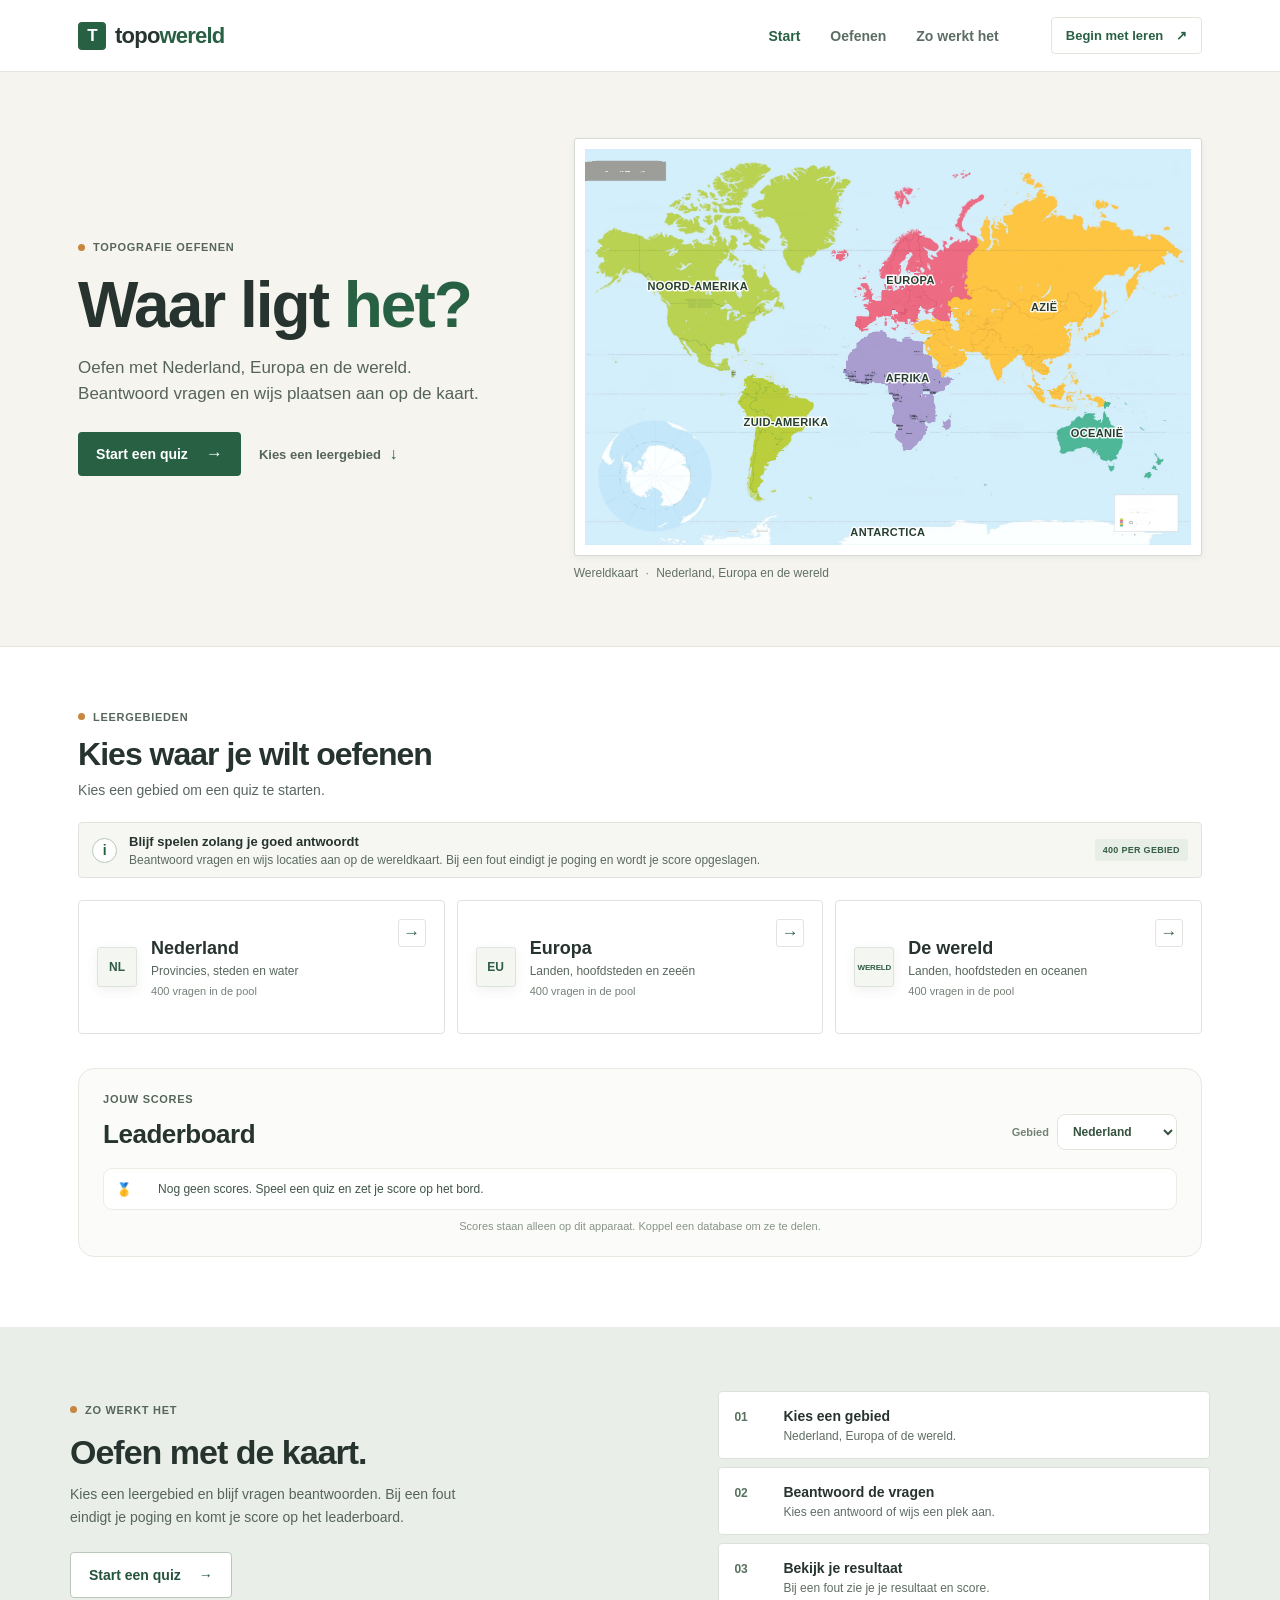
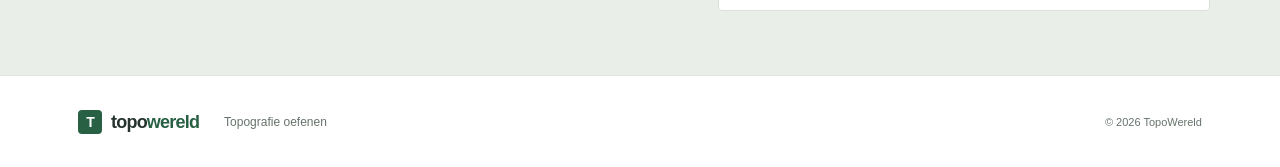
==== commit 00fbabdb: "Add shared leaderboard integration" ====
--- a/index.html
+++ b/index.html
@@ -562,7 +562,8 @@
 .leaderboard-list li:nth-child(2)::before { content: "🥈"; }
 .leaderboard-list li:nth-child(3)::before { content: "🥉"; }
 .leaderboard-score { color: #4f7d54; font-weight: 800; }
-.leaderboard-empty { color: #879389; font-size: 12px; }
+.leaderboard-empty { color: #879389; font-size: 12px; }
+.leaderboard-status { margin: 10px 0 0; color: #879389; font-size: 11px; text-align: center; }
 .leaderboard-submit { display: flex; align-items: end; justify-content: center; gap: 9px; margin: 14px auto 0; }
 .leaderboard-submit label { display: grid; gap: 5px; color: #728176; font-size: 10px; font-weight: 700; text-align: left; }
 .leaderboard-submit input { width: min(230px, 52vw); min-height: 38px; padding: 8px 10px; border: 1px solid #dfe7dc; border-radius: 8px; background: white; color: #35523e; font: 600 12px "DM Sans", sans-serif; }
@@ -638,7 +639,8 @@
         </div>
         <section class="leaderboard" aria-labelledby="leaderboard-title">
           <div class="leaderboard-heading"><div><div class="eyebrow section-eyebrow">JOUW SCORES</div><h2 id="leaderboard-title">Leaderboard</h2></div><label>Gebied <select class="leaderboard-area" aria-label="Kies een gebied voor het leaderboard"><option>Nederland</option><option>Europa</option><option>De wereld</option></select></label></div>
-          <ol class="leaderboard-list" aria-live="polite"></ol>
+          <ol class="leaderboard-list" aria-live="polite"></ol>
+          <p class="leaderboard-status" aria-live="polite"></p>
         </section>
       </section>
 
@@ -1145,7 +1147,10 @@
 
 const QUESTION_TIME = 15;
 const STORAGE_KEY = "topowereld-records-v1";
-const LEADERBOARD_KEY = "topowereld-leaderboard-v1";
+const LEADERBOARD_KEY = "topowereld-leaderboard-v1";
+// Fill these with the Project URL and publishable key from Supabase.
+const LEADERBOARD_SUPABASE_URL = "";
+const LEADERBOARD_SUPABASE_KEY = "";
 const dialog = document.querySelector(".quiz-dialog");
 const fullscreenButton = document.querySelector(".fullscreen-toggle");
 const areaSelect = document.querySelector(".game-area-select");
@@ -1181,66 +1186,121 @@
 let shotTimerId = null;
 let aimTargetIndex = 0;
 let records = readRecords();
-let leaderboard = readLeaderboard();
+let leaderboard = readLeaderboard();
+let leaderboardIsShared = false;
 
 const leaderboardArea = document.querySelector(".leaderboard-area");
-const leaderboardList = document.querySelector(".leaderboard-list");
-
-function readLeaderboard() {
-  try {
-    const entries = JSON.parse(localStorage.getItem(LEADERBOARD_KEY) || "[]");
-    return Array.isArray(entries) ? entries : [];
-  } catch (error) {
-    console.warn("Het leaderboard kon niet worden gelezen.", error);
-    return [];
-  }
-}
-
-function renderLeaderboard() {
-  if (!leaderboardList || !leaderboardArea) return;
-  leaderboardList.replaceChildren();
-  const entries = leaderboard
-    .filter((entry) => entry.area === leaderboardArea.value)
-    .sort((a, b) => b.score - a.score)
-    .slice(0, 10);
-  if (entries.length === 0) {
-    const empty = document.createElement("li");
-    empty.className = "leaderboard-empty";
-    empty.textContent = "Nog geen scores. Speel een quiz en zet je score op het bord.";
-    leaderboardList.append(empty);
-    return;
-  }
-  entries.forEach((entry) => {
-    const row = document.createElement("li");
-    const name = document.createElement("span");
-    const points = document.createElement("strong");
-    name.textContent = entry.name;
-    points.className = "leaderboard-score";
-    points.textContent = `${entry.score} punten`;
-    row.append(name, points);
-    leaderboardList.append(row);
-  });
-}
-
-function saveLeaderboardScore(name, entryId) {
-  const savedEntry = leaderboard.find((entry) => entry.id === entryId);
-  if (savedEntry) savedEntry.name = name.trim().slice(0, 24) || "Speler";
-  else leaderboard.push({ id: entryId, area: activeArea, name: name.trim().slice(0, 24) || "Speler", score });
-  leaderboard = leaderboard.filter((entry) => entry.area === activeArea)
-    .sort((a, b) => b.score - a.score).slice(0, 10)
-    .concat(leaderboard.filter((entry) => entry.area !== activeArea));
-  try {
-    localStorage.setItem(LEADERBOARD_KEY, JSON.stringify(leaderboard));
-  } catch (error) {
-    console.warn("Je score kon niet worden bewaard.", error);
-  }
-  leaderboardArea.value = activeArea;
-  renderLeaderboard();
-}
-
-leaderboardArea?.addEventListener("change", renderLeaderboard);
-renderLeaderboard();
-
+const leaderboardList = document.querySelector(".leaderboard-list");
+const leaderboardStatus = document.querySelector(".leaderboard-status");
+
+function readLeaderboard() {
+  try {
+    const entries = JSON.parse(localStorage.getItem(LEADERBOARD_KEY) || "[]");
+    return Array.isArray(entries) ? entries : [];
+  } catch (error) {
+    console.warn("Het leaderboard kon niet worden gelezen.", error);
+    return [];
+  }
+}
+
+function renderLeaderboard() {
+  if (!leaderboardList || !leaderboardArea) return;
+  leaderboardList.replaceChildren();
+  const entries = leaderboard
+    .filter((entry) => entry.area === leaderboardArea.value)
+    .sort((a, b) => b.score - a.score)
+    .slice(0, 10);
+  if (entries.length === 0) {
+    const empty = document.createElement("li");
+    empty.className = "leaderboard-empty";
+    empty.textContent = "Nog geen scores. Speel een quiz en zet je score op het bord.";
+    leaderboardList.append(empty);
+    return;
+  }
+  entries.forEach((entry) => {
+    const row = document.createElement("li");
+    const name = document.createElement("span");
+    const points = document.createElement("strong");
+    name.textContent = entry.name;
+    points.className = "leaderboard-score";
+    points.textContent = `${entry.score} punten`;
+    row.append(name, points);
+    leaderboardList.append(row);
+  });
+}
+
+function setLeaderboardStatus(message) {
+  if (leaderboardStatus) leaderboardStatus.textContent = message;
+}
+
+async function loadSharedLeaderboard() {
+  if (!LEADERBOARD_SUPABASE_URL || !LEADERBOARD_SUPABASE_KEY) {
+    leaderboardIsShared = false;
+    setLeaderboardStatus("Scores staan alleen op dit apparaat. Koppel een database om ze te delen.");
+    return;
+  }
+  try {
+    const response = await fetch(`${LEADERBOARD_SUPABASE_URL}/rest/v1/leaderboard_scores?select=area,name,score&order=score.desc&limit=300`, {
+      headers: {
+        apikey: LEADERBOARD_SUPABASE_KEY,
+        Authorization: `Bearer ${LEADERBOARD_SUPABASE_KEY}`
+      }
+    });
+    if (!response.ok) throw new Error(`HTTP ${response.status}`);
+    const entries = await response.json();
+    leaderboard = Array.isArray(entries) ? entries : [];
+    leaderboardIsShared = true;
+    setLeaderboardStatus("Gedeeld leaderboard: scores zijn zichtbaar op alle apparaten.");
+    renderLeaderboard();
+  } catch (error) {
+    console.warn("Het gedeelde leaderboard kon niet worden geladen.", error);
+    setLeaderboardStatus("Gedeelde scores laden niet. Controleer de database-instellingen.");
+  }
+}
+
+async function saveLeaderboardScore(name) {
+  const entry = { area: activeArea, name: name.trim().slice(0, 24) || "Speler", score };
+  if (LEADERBOARD_SUPABASE_URL && LEADERBOARD_SUPABASE_KEY) {
+    try {
+      const response = await fetch(`${LEADERBOARD_SUPABASE_URL}/rest/v1/leaderboard_scores`, {
+        method: "POST",
+        headers: {
+          apikey: LEADERBOARD_SUPABASE_KEY,
+          Authorization: `Bearer ${LEADERBOARD_SUPABASE_KEY}`,
+          "Content-Type": "application/json",
+          Prefer: "return=minimal"
+        },
+        body: JSON.stringify(entry)
+      });
+      if (!response.ok) throw new Error(`HTTP ${response.status}`);
+      leaderboardArea.value = activeArea;
+      await loadSharedLeaderboard();
+      setLeaderboardStatus("Je score is opgeslagen en gedeeld met alle apparaten.");
+      return true;
+    } catch (error) {
+      console.warn("Je score kon niet naar het gedeelde leaderboard worden gestuurd.", error);
+      setLeaderboardStatus("Score delen lukte niet. Probeer het later opnieuw.");
+      return false;
+    }
+  }
+  leaderboard.push({ id: `score-${Date.now()}-${Math.random().toString(36).slice(2, 8)}`, ...entry });
+  leaderboard = leaderboard.filter((entry) => entry.area === activeArea)
+    .sort((a, b) => b.score - a.score).slice(0, 10)
+    .concat(leaderboard.filter((entry) => entry.area !== activeArea));
+  try {
+    localStorage.setItem(LEADERBOARD_KEY, JSON.stringify(leaderboard));
+  } catch (error) {
+    console.warn("Je score kon niet worden bewaard.", error);
+  }
+  leaderboardArea.value = activeArea;
+  renderLeaderboard();
+  return true;
+}
+
+leaderboardArea?.addEventListener("change", renderLeaderboard);
+renderLeaderboard();
+loadSharedLeaderboard();
+
 function readRecords() {
   try {
     return JSON.parse(localStorage.getItem(STORAGE_KEY) || "{}");
@@ -1518,16 +1578,18 @@
   answerList.replaceChildren();
   const medal = score >= 900 ? "🥇" : score >= 600 ? "🥈" : score >= 300 ? "🥉" : "🌱";
   feedback.classList.remove("wrong");
-  const entryId = `score-${Date.now()}-${Math.random().toString(36).slice(2, 8)}`;
-  saveLeaderboardScore("Speler", entryId);
-  feedback.innerHTML = `<div class="quiz-result-medal">${medal}</div><div class="quiz-result-score">${score}<small>punten verdiend</small></div><p class="quiz-result-message">${reason ? `${reason}<br>` : ""}${message}<br>Reeks: ${bestStreak} goed achter elkaar. De score staat op het leaderboard als Speler.</p><form class="leaderboard-submit"><label>Pas je naam aan<input name="playerName" maxlength="24" value="Speler" required></label><button type="submit">Naam opslaan</button></form>`;
-  feedback.querySelector(".leaderboard-submit").addEventListener("submit", (event) => {
-    event.preventDefault();
-    const form = event.currentTarget;
-    saveLeaderboardScore(form.elements.playerName.value, entryId);
-    form.querySelector("button").textContent = "Naam bijgewerkt";
-    form.querySelector("button").disabled = true;
-  });
+  feedback.innerHTML = `<div class="quiz-result-medal">${medal}</div><div class="quiz-result-score">${score}<small>punten verdiend</small></div><p class="quiz-result-message">${reason ? `${reason}<br>` : ""}${message}<br>Reeks: ${bestStreak} goed achter elkaar.</p><form class="leaderboard-submit"><label>Naam voor het leaderboard<input name="playerName" maxlength="24" value="Speler" required></label><button type="submit">Score opslaan</button></form>`;
+  feedback.querySelector(".leaderboard-submit").addEventListener("submit", (event) => {
+    event.preventDefault();
+    const form = event.currentTarget;
+    const button = form.querySelector("button");
+    button.disabled = true;
+    button.textContent = "Opslaan…";
+    saveLeaderboardScore(form.elements.playerName.value).then((saved) => {
+      button.textContent = saved ? "Score opgeslagen" : "Opnieuw proberen";
+      button.disabled = false;
+    });
+  });
   nextButton.disabled = false;
   nextButton.hidden = false;
   nextButton.innerHTML = 'Nog een keer spelen <span aria-hidden="true">↻</span>';
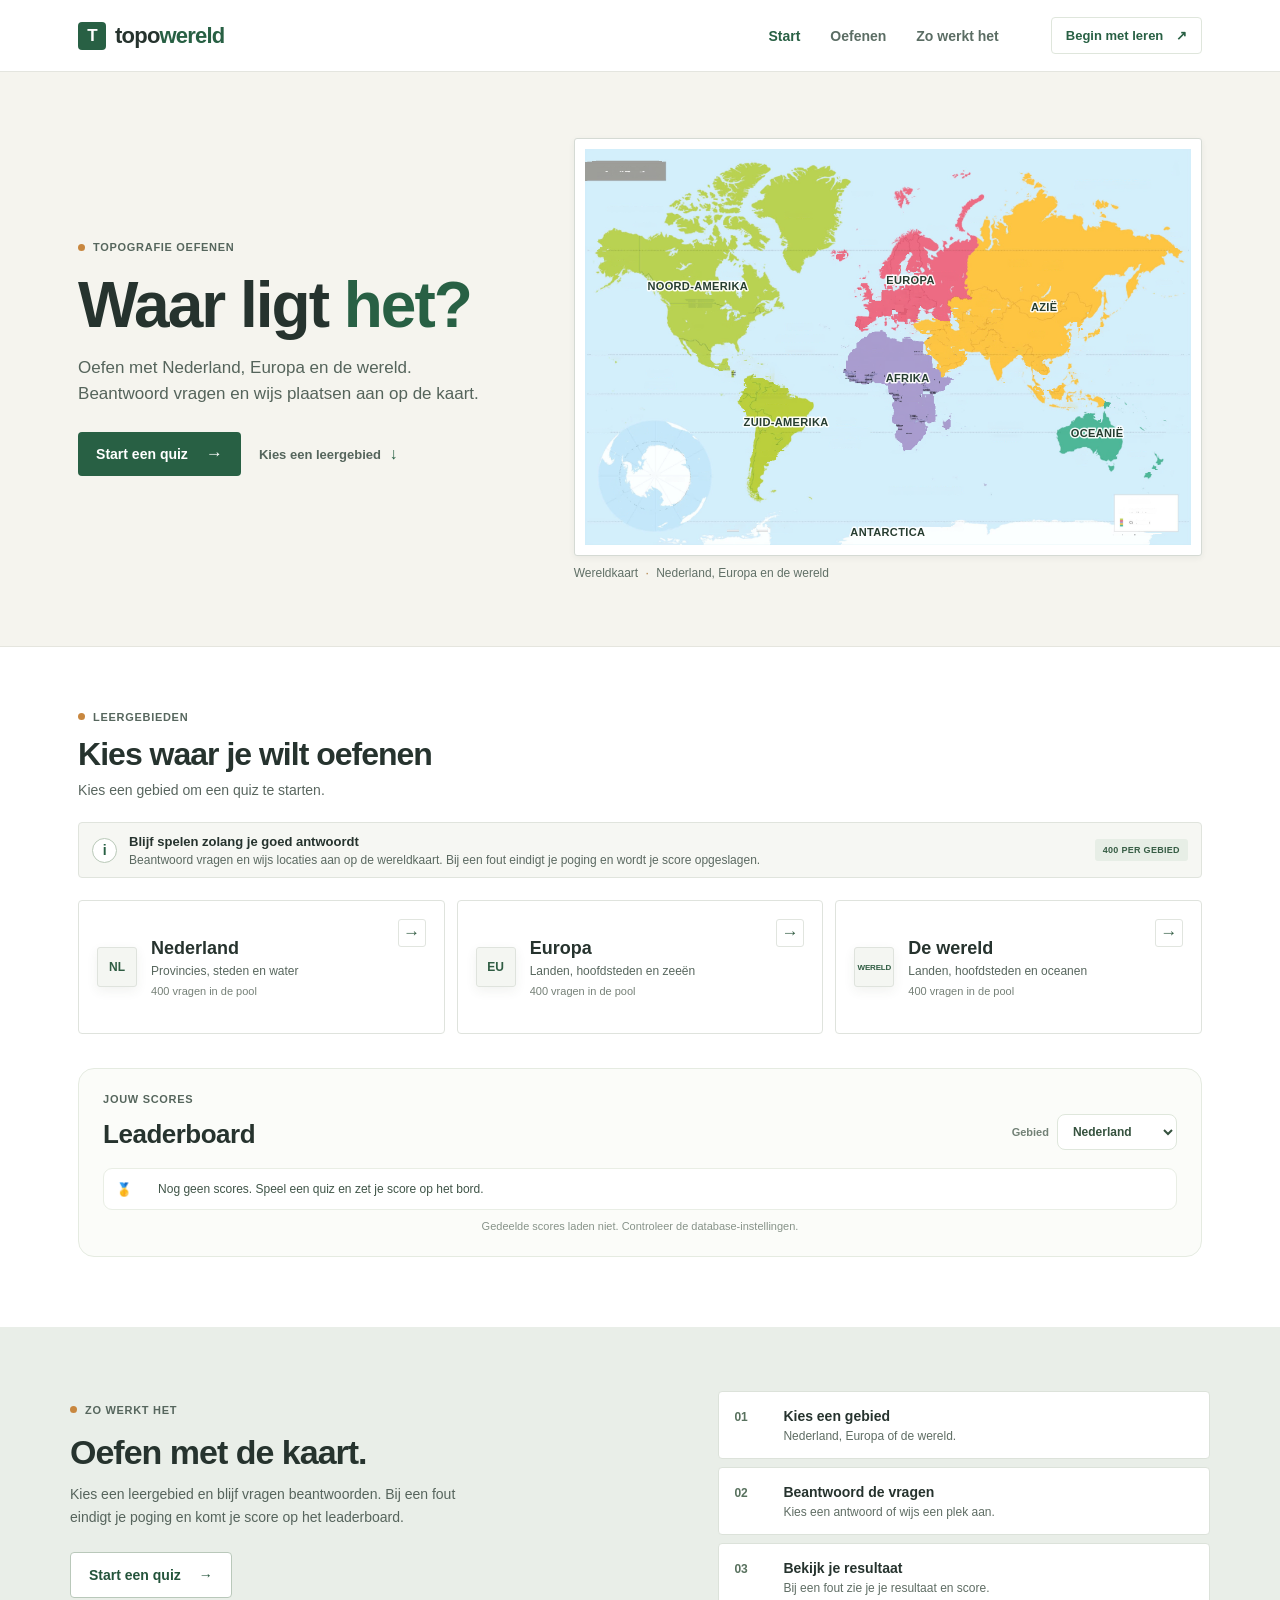
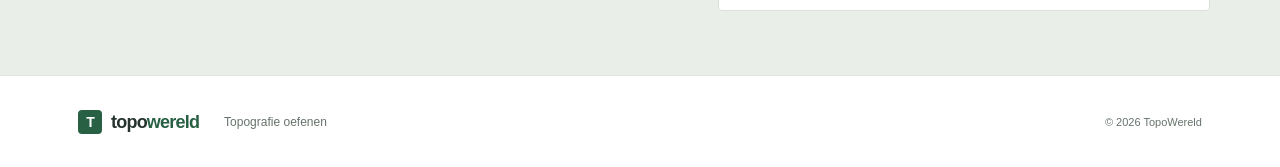
==== commit 8e95fb11: "Connect shared leaderboard to Supabase" ====
--- a/index.html
+++ b/index.html
@@ -1148,9 +1148,10 @@
 const QUESTION_TIME = 15;
 const STORAGE_KEY = "topowereld-records-v1";
 const LEADERBOARD_KEY = "topowereld-leaderboard-v1";
+const PLAYER_NAME_KEY = "topowereld-player-name-v1";
 // Fill these with the Project URL and publishable key from Supabase.
-const LEADERBOARD_SUPABASE_URL = "";
-const LEADERBOARD_SUPABASE_KEY = "";
+const LEADERBOARD_SUPABASE_URL = "https://nrrtsohocymezcjjxmuu.supabase.co";
+const LEADERBOARD_SUPABASE_KEY = "sb_publishable_qgefxjD7VPCrckWDc40KRw_kEQfYe1t";
 const dialog = document.querySelector(".quiz-dialog");
 const fullscreenButton = document.querySelector(".fullscreen-toggle");
 const areaSelect = document.querySelector(".game-area-select");
@@ -1579,13 +1580,25 @@
   const medal = score >= 900 ? "🥇" : score >= 600 ? "🥈" : score >= 300 ? "🥉" : "🌱";
   feedback.classList.remove("wrong");
   feedback.innerHTML = `<div class="quiz-result-medal">${medal}</div><div class="quiz-result-score">${score}<small>punten verdiend</small></div><p class="quiz-result-message">${reason ? `${reason}<br>` : ""}${message}<br>Reeks: ${bestStreak} goed achter elkaar.</p><form class="leaderboard-submit"><label>Naam voor het leaderboard<input name="playerName" maxlength="24" value="Speler" required></label><button type="submit">Score opslaan</button></form>`;
+  const playerNameInput = feedback.querySelector('input[name="playerName"]');
+  try {
+    playerNameInput.value = localStorage.getItem(PLAYER_NAME_KEY) || "Speler";
+  } catch {
+    playerNameInput.value = "Speler";
+  }
   feedback.querySelector(".leaderboard-submit").addEventListener("submit", (event) => {
     event.preventDefault();
     const form = event.currentTarget;
     const button = form.querySelector("button");
+    const playerName = form.elements.playerName.value.trim().slice(0, 24) || "Speler";
+    try {
+      localStorage.setItem(PLAYER_NAME_KEY, playerName);
+    } catch (error) {
+      console.warn("De spelersnaam kon niet worden onthouden.", error);
+    }
     button.disabled = true;
     button.textContent = "Opslaan…";
-    saveLeaderboardScore(form.elements.playerName.value).then((saved) => {
+    saveLeaderboardScore(playerName).then((saved) => {
       button.textContent = saved ? "Score opgeslagen" : "Opnieuw proberen";
       button.disabled = false;
     });
